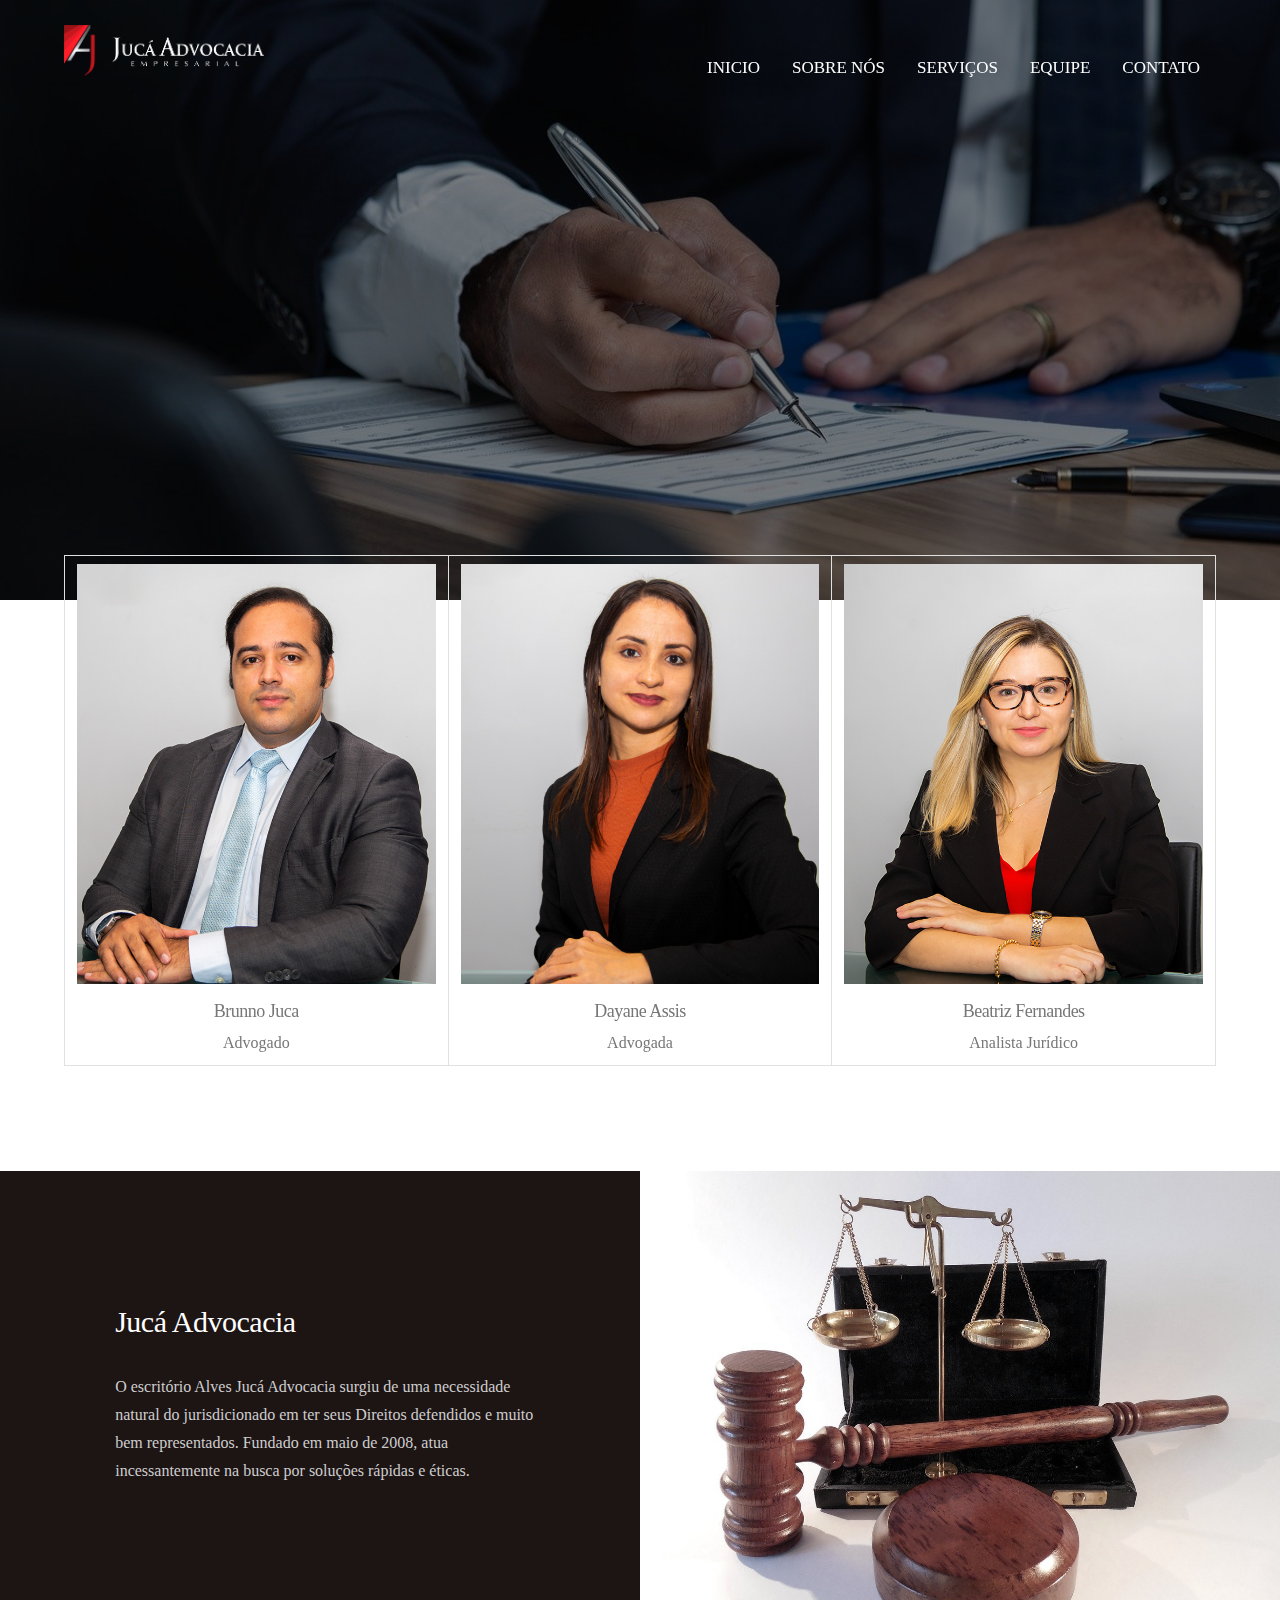
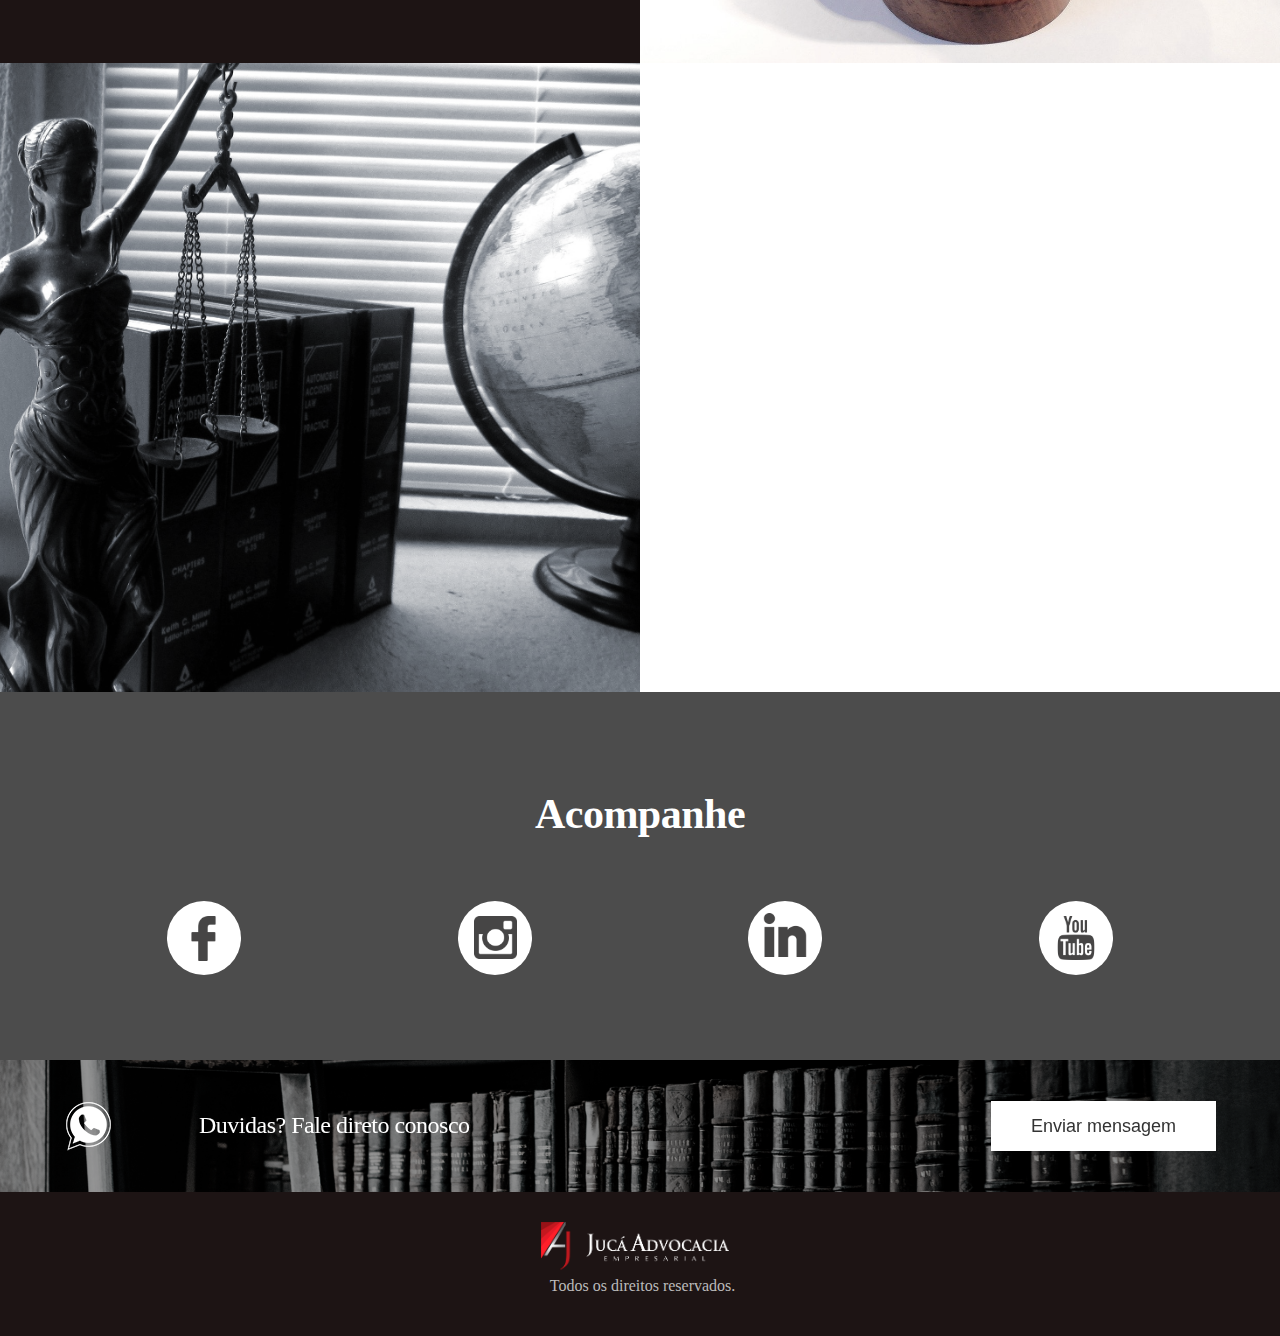
==== index.html @ 5ff46d5d "correcao-icones" ====
<!DOCTYPE html>
<!-- saved from url=(0019)https://ffv.com.br/ -->
<html lang="pt-BR" class="no-js js_active  vc_desktop  vc_transform  vc_transform " style="height: 100%;">

<head>
  <meta http-equiv="Content-Type" content="text/html; charset=UTF-8">

  <meta name="viewport" content="width=device-width">
  <title>Home - Jucá Advocacia</title>
  <!-- <div class="fit-vids-style">
    ­<style>
      .fluid-width-video-wrapper {
        width: 100%;
        position: relative;
        padding: 0;
      }

      .fluid-width-video-wrapper iframe,
      .fluid-width-video-wrapper object,
      .fluid-width-video-wrapper embed {
        position: absolute;
        top: 0;
        left: 0;
        width: 100%;
        height: 100%;
      }
    </style>
  </div>
  <script type="text/javascript">
    window._wpemojiSettings = { "baseUrl": "https:\/\/s.w.org\/images\/core\/emoji\/12.0.0-1\/72x72\/", "ext": ".png", "svgUrl": "https:\/\/s.w.org\/images\/core\/emoji\/12.0.0-1\/svg\/", "svgExt": ".svg", "source": { "concatemoji": "https:\/\/ffv.com.br\/wp-includes\/js\/wp-emoji-release.min.js?ver=5.3.2" } };
    !function (e, a, t) { var r, n, o, i, p = a.createElement("canvas"), s = p.getContext && p.getContext("2d"); function c(e, t) { var a = String.fromCharCode; s.clearRect(0, 0, p.width, p.height), s.fillText(a.apply(this, e), 0, 0); var r = p.toDataURL(); return s.clearRect(0, 0, p.width, p.height), s.fillText(a.apply(this, t), 0, 0), r === p.toDataURL() } function l(e) { if (!s || !s.fillText) return !1; switch (s.textBaseline = "top", s.font = "600 32px Arial", e) { case "flag": return !c([127987, 65039, 8205, 9895, 65039], [127987, 65039, 8203, 9895, 65039]) && (!c([55356, 56826, 55356, 56819], [55356, 56826, 8203, 55356, 56819]) && !c([55356, 57332, 56128, 56423, 56128, 56418, 56128, 56421, 56128, 56430, 56128, 56423, 56128, 56447], [55356, 57332, 8203, 56128, 56423, 8203, 56128, 56418, 8203, 56128, 56421, 8203, 56128, 56430, 8203, 56128, 56423, 8203, 56128, 56447])); case "emoji": return !c([55357, 56424, 55356, 57342, 8205, 55358, 56605, 8205, 55357, 56424, 55356, 57340], [55357, 56424, 55356, 57342, 8203, 55358, 56605, 8203, 55357, 56424, 55356, 57340]) }return !1 } function d(e) { var t = a.createElement("script"); t.src = e, t.defer = t.type = "text/javascript", a.getElementsByTagName("head")[0].appendChild(t) } for (i = Array("flag", "emoji"), t.supports = { everything: !0, everythingExceptFlag: !0 }, o = 0; o < i.length; o++)t.supports[i[o]] = l(i[o]), t.supports.everything = t.supports.everything && t.supports[i[o]], "flag" !== i[o] && (t.supports.everythingExceptFlag = t.supports.everythingExceptFlag && t.supports[i[o]]); t.supports.everythingExceptFlag = t.supports.everythingExceptFlag && !t.supports.flag, t.DOMReady = !1, t.readyCallback = function () { t.DOMReady = !0 }, t.supports.everything || (n = function () { t.readyCallback() }, a.addEventListener ? (a.addEventListener("DOMContentLoaded", n, !1), e.addEventListener("load", n, !1)) : (e.attachEvent("onload", n), a.attachEvent("onreadystatechange", function () { "complete" === a.readyState && t.readyCallback() })), (r = t.source || {}).concatemoji ? d(r.concatemoji) : r.wpemoji && r.twemoji && (d(r.twemoji), d(r.wpemoji))) }(window, document, window._wpemojiSettings);
  </script> -->
  <script src="./FFV Advogados_files/wp-emoji-release.min.js.download" type="text/javascript" defer=""></script>
  <style type="text/css">
    img.wp-smiley,
    img.emoji {
      display: inline !important;
      border: none !important;
      box-shadow: none !important;
      height: 1em !important;
      width: 1em !important;
      margin: 0 .07em !important;
      vertical-align: -0.1em !important;
      background: none !important;
      padding: 0 !important;
    }
  </style>
  <link href="https://fonts.googleapis.com/css2?family=Vollkorn&display=swap" rel="stylesheet">
  <link rel="stylesheet" id="extraicon-css" href="./FFV Advogados_files/finax-icons.css" type="text/css" media="all">
  <link rel="stylesheet" id="js_composer_front-css" href="./FFV Advogados_files/js_composer.min.css" type="text/css"
    media="all">
  <link rel="stylesheet" id="wp-block-library-css" href="./FFV Advogados_files/style.min.css" type="text/css"
    media="all">
  <link rel="stylesheet" id="contact-form-7-css" href="./FFV Advogados_files/styles.css" type="text/css" media="all">
  <link rel="stylesheet" id="google-language-translator-css" href="./FFV Advogados_files/style.css" type="text/css"
    media="">
  <link rel="stylesheet" id="glt-toolbar-styles-css" href="./FFV Advogados_files/toolbar.css" type="text/css" media="">
  <link rel="stylesheet" id="rs-plugin-settings-css" href="./FFV Advogados_files/settings.css" type="text/css"
    media="all">
  <style id="rs-plugin-settings-inline-css" type="text/css">
    #rs-demo-id {}

    .tp-bullets.custom .tp-bullet.selected {
      background-color: #777 !important;
    }

    .tp-bullets.custom .tp-bullet {
      border: 2px solid #777 !important;
    }
  </style>
  <link rel="stylesheet" id="slick-css" href="./FFV Advogados_files/slick.css" type="text/css" media="all">
  <link rel="stylesheet" id="font-awesome-min-css" href="./FFV Advogados_files/font-awesome.min.css" type="text/css"
    media="all">
  <link rel="stylesheet" id="team-free-style-css" href="./FFV Advogados_files/style(1).css" type="text/css" media="all">
  <link rel="stylesheet" id="wp-team-css" href="./FFV Advogados_files/public.min.css" type="text/css" media="all">
  <link rel="stylesheet" id="finax-google-font-poppins-css" href="./FFV Advogados_files/css" type="text/css"
    media="all">
  <link rel="stylesheet" id="finax-google-font-montserrat-css" href="./FFV Advogados_files/css(1)" type="text/css"
    media="all">
  <link rel="stylesheet" id="finax-theme-style-css" href="./FFV Advogados_files/style(2).css" type="text/css"
    media="all">
    <link rel="stylesheet" href="https://cdnjs.cloudflare.com/ajax/libs/font-awesome/4.7.0/css/font-awesome.min.css">
  <style id="finax-theme-style-inline-css" type="text/css">
    /*ACCENT COLOR*/
    .text-accent-color,
    #site-logo .site-logo-text:hover,
    .bypostauthor>article .comment-author,
    .top-bar-style-1 #top-bar .top-bar-socials .icons a:hover,
    .top-bar-style-2 #top-bar .top-bar-socials .icons a:hover,
    #main-nav-mobi ul>li>a:hover,
    .header-style-1 #site-header .nav-top-cart-wrapper .nav-cart-trigger:hover,
    .header-style-1 #site-header .header-search-icon:hover,
    .header-style-1 .search-style-fullscreen .search-submit:hover:after,
    .header-style-2 .search-style-fullscreen .search-submit:hover:after,
    .header-style-3 .search-style-fullscreen .search-submit:hover:after,
    .header-style-4 #site-header .nav-top-cart-wrapper .nav-cart-trigger:hover,
    .header-style-4 #site-header .header-search-icon:hover,
    .header-style-4 .search-style-fullscreen .search-submit:hover:after,
    .header-style-3 #main-nav>ul>li>a:hover,
    .header-style-3 #site-header .nav-top-cart-wrapper .nav-cart-trigger:hover,
    .header-style-3 #site-header .header-search-icon:hover,
    .header-style-3 .search-style-fullscreen .search-submit:hover:after,
    .cur-menu-1 #main-nav>ul>li.current-menu-item>a,
    .cur-menu-1 #main-nav>ul>li.current-menu-parent>a,
    #featured-title #breadcrumbs a:hover,
    #featured-title #breadcrumbs .breadcrumb-trail>a:after,
    #featured-title #breadcrumbs .breadcrumb-trail>span:after,
    .hentry .page-links span,
    .hentry .page-links a span,
    .hentry .post-title a:hover,
    .hentry .post-meta a:hover,
    .hentry .post-related .post-item h4 a:hover,
    .hentry .post-related .slick-next:hover,
    .hentry .post-related .slick-prev:hover,
    .hentry .post-navigation .nav-previous>a:after,
    .hentry .post-navigation .nav-next>a:after,
    .logged-in-as a,
    .widget.widget_archive ul li,
    .widget.widget_categories ul li,
    .widget.widget_meta ul li,
    .widget.widget_nav_menu ul li,
    .widget.widget_pages ul li,
    .widget.widget_recent_entries ul li,
    .widget.widget_recent_comments ul li,
    .widget.widget_rss ul li,
    .widget.widget_archive ul li a:hover,
    .widget.widget_categories ul li a:hover,
    .widget.widget_meta ul li a:hover,
    .widget.widget_nav_menu ul li a:hover,
    .widget.widget_pages ul li a:hover,
    .widget.widget_recent_entries ul li a:hover,
    .widget.widget_recent_comments ul li a:hover,
    .widget.widget_rss ul li a:hover,
    #footer-widgets .widget.widget_archive ul li a:hover,
    #footer-widgets .widget.widget_categories ul li a:hover,
    #footer-widgets .widget.widget_meta ul li a:hover,
    #footer-widgets .widget.widget_nav_menu ul li a:hover,
    #footer-widgets .widget.widget_pages ul li a:hover,
    #footer-widgets .widget.widget_recent_entries ul li a:hover,
    #footer-widgets .widget.widget_recent_comments ul li a:hover,
    #footer-widgets .widget.widget_rss ul li a:hover,
    #sidebar .widget.widget_calendar caption,
    #footer-widgets .widget.widget_calendar caption,
    .widget.widget_nav_menu ul li a:hover,
    .widget.widget_nav_menu .menu>li.current-menu-item>a,
    .widget.widget_nav_menu .menu>li.current-menu-item,
    #sidebar .widget.widget_calendar tbody #today,
    #sidebar .widget.widget_calendar tbody #today a,
    #sidebar .widget.widget_links ul li a:hover,
    #footer-widgets .widget.widget_links ul li a:hover,
    #sidebar .widget.widget_twitter .timestamp a:hover,
    #footer-widgets .widget.widget_twitter .timestamp a:hover,
    #sidebar .widget.widget_socials .socials a:hover,
    #footer-widgets .widget.widget_socials .socials a:hover,
    #sidebar .widget.widget_recent_posts h3 a:hover,
    #footer-widgets .widget.widget_recent_posts h3 a:hover,
    #bottom ul.bottom-nav>li.current-menu-item>a,
    #bottom ul.bottom-nav>li>a:hover,
    .finax-pagination ul li a.page-numbers:hover,
    .woocommerce-pagination .page-numbers li .page-numbers:hover,
    .finax-pagination ul li .page-numbers.current,
    .woocommerce-pagination .page-numbers li .page-numbers.current,
    .owl-theme .owl-nav [class*="owl-"]:hover,
    .finax-headings .heading.accent,
    .finax-icon.accent>.icon,
    .finax-video-icon.dark .popup-video,
    .finax-video-icon.light:hover .popup-video,
    .finax-accordions .accordion-item .accordion-heading:hover,
    .finax-links.accent,
    .finax-counter .icon-wrap .icon.accent,
    .finax-counter .prefix.accent,
    .finax-counter .suffix.accent,
    .finax-counter .number.accent,
    .finax-divider.has-icon .icon-wrap>span.accent,
    .finax-image-box .item .title a:hover,
    .finax-images-grid .zoom-popup:hover,
    .finax-news .news-item .text-wrap .title a:hover,
    #project-filter .cbp-filter-item:hover,
    #project-filter .cbp-filter-item.cbp-filter-item-active,
    .project-box .project-image:hover .project-text h2 a:hover,
    .finax-team .socials li a:hover,
    .finax-team-grid .socials li a:hover,
    .finax-video-icon a:after,
    .finax-list .icon.accent,
    .finax-button.outline.outline-accent,
    .finax-button.outline.outline-accent .icon,
    .products li h2:hover,
    .products li .price,
    .woo-single-post-class .summary .price,
    .widget_shopping_cart_content ul li a.remove,
    .woocommerce-page .shop_table.cart .product-remove a:after,
    .woocommerce-page .woocommerce-MyAccount-content .woocommerce-info .button,
    .woocommerce-page .woocommerce-message .button,
    .woocommerce-page .woocommerce-info .button,
    .woocommerce-page .woocommerce-error .button,
    .widget_product_categories ul li a:hover,
    .product_list_widget .product-title:hover,
    .widget_recent_reviews .product_list_widget a:hover,
    .product_list_widget .mini_cart_item a:hover,
    .widget_product_categories ul li a:hover,
    a {
      color: #000000;
    }

    bg-accent,
    blockquote:before,
    button:hover,
    input[type="button"]:hover,
    input[type="reset"]:hover,
    input[type="submit"]:hover,
    button:focus,
    input[type="button"]:focus,
    input[type="reset"]:focus,
    input[type="submit"]:focus,
    .tp-caption.rev-button-accent,
    .sticky-post,
    .top-bar-style-3 #top-bar,
    .cur-menu-2 #main-nav>ul>li.current-menu-item>a span:before,
    .cur-menu-2 #main-nav>ul>li.current-menu-parent>a span:before,
    .cur-menu-2 #main-nav>ul>li>a span:before,
    .cur-menu-3 #main-nav>ul>li.current-menu-item>a:before,
    .cur-menu-3 #main-nav>ul>li.current-menu-parent>a:before,
    .cur-menu-3 #main-nav>ul>li>a:before,
    .cur-menu-4 #main-nav>ul>li.current-menu-item>a:before,
    .cur-menu-4 #main-nav>ul>li.current-menu-parent>a:before,
    .cur-menu-4 #main-nav>ul>li>a:before,
    .header-style-1 .nav-top-cart-wrapper .shopping-cart-items-count,
    .header-style-2 .nav-top-cart-wrapper .shopping-cart-items-count,
    .header-style-3 .nav-top-cart-wrapper .shopping-cart-items-count,
    .header-style-4 .nav-top-cart-wrapper .shopping-cart-items-count,
    .header-style-2 #main-nav>ul>li.current-menu-item>a span:before,
    .header-style-2 #main-nav>ul>li.current-menu-parent>a span:before,
    .header-style-2 #main-nav>ul>li>a span:before,
    #featured-title .main-title>span,
    .post-media .slick-prev:hover,
    .post-media .slick-next:hover,
    .post-media .slick-dots li.slick-active button,
    .hentry .post-link a:after,
    .hentry .post-tags a:hover,
    .hentry .post-author .author-socials>a:hover,
    .comment-reply a:hover,
    .comment-author a:hover,
    #cancel-comment-reply-link:hover,
    .widget.widget_mc4wp_form_widget .mc4wp-form .submit-wrap>button:before,
    #sidebar .widget.widget_search .search-form .search-submit:before,
    #footer-widgets .widget.widget_search .search-form .search-submit:before,
    #sidebar .widget.widget_recent_posts .recent-news .thumb.icon,
    #footer-widgets .widget.widget_recent_posts .recent-news .thumb.icon,
    #sidebar .widget.widget_tag_cloud .tagcloud a:hover,
    #footer-widgets .widget.widget_tag_cloud .tagcloud a:hover,
    .widget_product_tag_cloud .tagcloud a:hover,
    .widget.widget_categories ul li a:before,
    .widget.widget_meta ul li a:before,
    .widget.widget_pages ul li a:before,
    .widget.widget_archive ul li a:before,
    .widget.widget_nav_menu ul li a:before,
    .footer-promotion,
    #scroll-top:hover:before,
    .no-results-content .search-form .search-submit:before,
    .owl-theme .owl-dots .owl-dot.active span,
    .wpcf7-form .submit-wrap input,
    .finax-news .news-item .text-wrap .post-btn a:after,
    .finax-news .news-item .thumb-wrap>a:hover,
    .finax-headings .heading>span,
    .finax-image-box .item .thumb>a:hover,
    .finax-progress .progress-animate.accent,
    .project-box .project-image .icons a:hover,
    .finax-pricing .title.accent,
    .finax-counter .sep.accent,
    .finax-headings .sep.accent,
    .finax-button.accent,
    .finax-button.outline.outline-accent:hover,
    .finax-accordions .accordion-item.active-accent .accordion-heading,
    .finax-tabs.style-2 .tab-title .item-title.active,
    .finax-tabs.style-3 .tab-title .item-title.active,
    .finax-content-box>.inner.accent,
    .finax-images-grid .item-wrap .zoom-popup:hover:after,
    .widget_shopping_cart_content .buttons>a,
    .woocommerce-page .woo-single-post-class .summary .stock.in-stock,
    .products li .product-info .star-rating,
    .product .onsale,
    .products li .product-info .add_to_cart_button:hover,
    .products li .product-info .product_type_variable:hover,
    .products li .product-info .added_to_cart:hover,
    .woocommerce-page .wc-proceed-to-checkout .button,
    .woocommerce-page #payment #place_order,
    .widget_price_filter .price_slider_amount .button:hover,
    .woocommerce-page .woocommerce-MyAccount-content .woocommerce-info .button {
      background-color: #000000;
    }

    .animsition-loading:after {
      border-color: #000000;
    }

    .hentry .post-tags a:hover {
      border-color: #000000;
    }

    .comment-reply a:hover {
      border-color: #000000;
    }

    .comment-author a:hover {
      border-color: #000000;
    }

    #cancel-comment-reply-link:hover {
      border-color: #000000;
    }

    .widget.widget_mc4wp_form_widget .mc4wp-form .email-wrap>input:focus {
      border-color: #000000;
    }

    #sidebar .widget.widget_search .search-form .search-field:focus,
    #footer-widgets .widget.widget_search .search-form .search-field:focus {
      border-color: #000000;
    }

    #sidebar .widget.widget_socials .socials a:hover {
      border-color: #000000;
    }

    #footer-widgets .widget.widget_socials .socials a:hover {
      border-color: #000000;
    }

    #sidebar .widget.widget_tag_cloud .tagcloud a:hover {
      border-color: #000000;
    }

    #footer-widgets .widget.widget_tag_cloud .tagcloud a:hover {
      border-color: #000000;
    }

    .widget_product_tag_cloud .tagcloud a:hover {
      border-color: #000000;
    }

    .no-results-content .search-form .search-field:focus {
      border-color: #000000;
    }

    .finax-accordions.style-2 .accordion-item.active .accordion-heading {
      border-color: #000000;
    }

    .divider-icon-before.accent {
      border-color: #000000;
    }

    .divider-icon-after.accent {
      border-color: #000000;
    }

    .finax-divider.has-icon .divider-double.accent {
      border-color: #000000;
    }

    .finax-news .exlink a:before {
      border-color: #000000;
    }

    .finax-button.outline.outline-accent,
    .finax-button.outline.outline-accent:hover {
      border-color: #000000;
    }

    .finax-tabs.style-2 .tab-title .item-title.active>span {
      border-top-color: #000000;
    }

    .widget_price_filter .price_slider_amount .button:hover {
      border-color: #000000;
    }

    .finax-progress .progress-animate.accent.gradient {
      background: rgba(0, 0, 0, 1);
      background: -moz-linear-gradient(left, rgba(0, 0, 0, 1) 0%, rgba(0, 0, 0, 0.3) 100%);
      background: -webkit-linear-gradient(left, rgba(0, 0, 0, 1) 0%, rgba(0, 0, 0, 0.3) 100%);
      background: linear-gradient(to right, rgba(0, 0, 0, 1) 0%, rgba(0, 0, 0, 0.3) 100%) !important;
    }

    /*TYPOGRAPHY*/
    body {
      font-family: "Poppins";
    }

    h1,
    h2,
    h3,
    h4,
    h5,
    h6,
    .font-heading,
    blockquote,
    blockquote cite,
    select,
    textarea,
    input[type="text"],
    input[type="password"],
    input[type="datetime"],
    input[type="datetime-local"],
    input[type="date"],
    input[type="month"],
    input[type="time"],
    input[type="week"],
    input[type="number"],
    input[type="email"],
    input[type="url"],
    input[type="search"],
    input[type="tel"],
    input[type="color"],
    .hentry .post-meta,
    .hentry .post-link a,
    .hentry .post-tags,
    .hentry .post-navigation .meta-nav,
    .comment-time,
    .comment-reply a,
    #cancel-comment-reply-link,
    .widget.widget_archive ul li a,
    .widget.widget_categories ul li a,
    .widget.widget_meta ul li a,
    .widget.widget_nav_menu ul li a,
    .widget.widget_pages ul li a,
    .widget.widget_recent_entries ul li a,
    .widget.widget_recent_comments ul li a,
    .widget.widget_rss ul li a,
    #sidebar .widget.widget_twitter .tweet-item,
    #footer-widgets .widget.widget_twitter .tweet-item,
    #sidebar .widget.widget_recent_posts .post-date,
    #footer-widgets .widget.widget_recent_posts .post-date,
    #sidebar .widget.widget_tag_cloud .tagcloud a,
    #footer-widgets .widget.widget_tag_cloud .tagcloud a,
    .widget_product_tag_cloud .tagcloud a,
    .finax-countdown .numb,
    .finax-tabs .tab-title .item-title,
    #project-filter .cbp-filter-item,
    #project-filter.cbp-l-filters-alignCenter .cbp-filter-counter,
    .finax-testimonials .position,
    .finax-video-icon .text,
    .finax-pricing .title,
    .finax-pricing .price-wrap,
    .woocommerce-page .content-woocommerce .woocommerce-result-count,
    .woocommerce-page .content-woocommerce .woocommerce-ordering select,
    .woocommerce-page .woo-single-post-class .summary .stock.in-stock,
    .products li .product-info .star-rating,
    .product .onsale,
    .woo-single-post-class .summary .woocommerce-review-link,
    .woo-single-post-class .summary .product_meta>span,
    .woo-single-post-class .woocommerce-tabs ul li>a,
    .woo-single-post-class .woocommerce-tabs .entry-content .meta,
    .woo-single-post-class .woocommerce-tabs .comment-respond .comment-reply-title,
    .woo-single-post-class .woocommerce-tabs .comment-respond .comment-form-rating>label,
    .woocommerce-page .shop_table.cart th,
    .woocommerce-page .return-to-shop a,
    .widget_shopping_cart_content ul li .product-name {
      font-family: "Montserrat";
    }

    #top-bar {
      font-family: "Montserrat";
    }

    #main-nav>ul>li>a,
    .nav-top-cart-wrapper .shopping-cart-items-count {
      font-family: "Montserrat";
      font-size: 17px;
    }

    #main-nav .sub-menu li a {
      font-family: "Montserrat";
      font-size: 15px;
    }

    #main-nav-mobi ul>li>a {
      font-family: "Montserrat";
    }

    /*CUSTOMIZER STYLING*/
    .header-style-2 #site-header:after {
      background-color: #000000;
      opacity: 0.0001;
    }

    #site-header #main-nav>ul>li>a {
      height: 8;
      line-height: 8;
    }

    #featured-title .main-title {
      color: #ffffff;
    }

    #featured-title .sub-title {
      color: #ffffff;
    }

    #featured-title #breadcrumbs {
      color: #ffffff;
    }

    #featured-title #breadcrumbs a {
      color: #ffffff;
    }

    #inner-content {
      background-color: #e2e2e2;
    }

    #inner-content:after {
      border-color: #e2e2e2;
    }

    .sidebar-left #sidebar,
    .sidebar-right #sidebar {
      background-color: #000000;
    }

    #bottom .bottom-bar-inner-wrap {
      padding: 30px 0px 1px 40%;
    }
  </style>
  <link rel="stylesheet" id="finax-visual-composer-css" href="./FFV Advogados_files/visual-composer.css" type="text/css"
    media="all">
  <link rel="stylesheet" id="animate-css" href="./FFV Advogados_files/animate.css" type="text/css" media="all">
  <link rel="stylesheet" id="animsition-css" href="./FFV Advogados_files/animsition.css" type="text/css" media="all">
  <link rel="stylesheet" id="fontawesome-css" href="./FFV Advogados_files/font-awesome.min(1).css" type="text/css"
    media="all">
  <link rel="stylesheet" id="finax-theme-icons-css" href="./FFV Advogados_files/theme-icons.css" type="text/css"
    media="all">
  <link rel="stylesheet" id="iw_tab_style-css" href="./FFV Advogados_files/tabstyles.css" type="text/css" media="all">
  <link rel="stylesheet" id="iw_tabs-css" href="./FFV Advogados_files/tabs.css" type="text/css" media="all">
  <link rel="stylesheet" id="spf-google-web-fonts-_sptp_generator-css" href="./FFV Advogados_files/css(2)"
    type="text/css" media="all">
  <link rel="stylesheet" id="finax-owlcarousel-css" href="./FFV Advogados_files/owl.carousel.css" type="text/css"
    media="all">
  <link rel="stylesheet" id="finax-cubeportfolio-css" href="./FFV Advogados_files/cubeportfolio.min.css" type="text/css"
    media="all">
  <link rel="stylesheet" id="finax-magnificpopup-css" href="./FFV Advogados_files/magnific.popup.css" type="text/css"
    media="all">
  <link rel="stylesheet" id="finax-vegas-css" href="./FFV Advogados_files/vegas.css" type="text/css" media="all">
  <link rel="stylesheet" id="finax-ytplayer-css" href="./FFV Advogados_files/ytplayer.css" type="text/css" media="all">
  <script type="text/javascript" src="./FFV Advogados_files/jquery.js.download"></script>
  <script type="text/javascript" src="./FFV Advogados_files/jquery-migrate.min.js.download"></script>
  <script type="text/javascript" src="./FFV Advogados_files/jquery.themepunch.tools.min.js.download"></script>
  <script type="text/javascript" src="./FFV Advogados_files/jquery.themepunch.revolution.min.js.download"></script>
  <script type="text/javascript" src="./assets/js/revolution.extension.slideanims.min.js"></script>
  <script type="text/javascript" src="./assets/js/revolution.extension.layeranimation.min.js"></script>
  <script type="text/javascript" src="./assets/js/revolution.extension.navigation.min.js"></script>
  <script type="text/javascript" src="./assets/js/revolution.extension.parallax.min.js"></script>
  <link rel="https://api.w.org/" href="https://ffv.com.br/wp-json/">
  <link rel="EditURI" type="application/rsd+xml" title="RSD" href="https://ffv.com.br/xmlrpc.php?rsd">
  <link rel="wlwmanifest" type="application/wlwmanifest+xml" href="https://ffv.com.br/wp-includes/wlwmanifest.xml">
  <meta name="generator" content="WordPress 5.3.2">
  <link rel="canonical" href="https://ffv.com.br/">
  <link rel="shortlink" href="https://ffv.com.br/">
  <link rel="alternate" type="application/json+oembed"
    href="https://ffv.com.br/wp-json/oembed/1.0/embed?url=https%3A%2F%2Fffv.com.br%2F">
  <link rel="alternate" type="text/xml+oembed"
    href="https://ffv.com.br/wp-json/oembed/1.0/embed?url=https%3A%2F%2Fffv.com.br%2F&amp;format=xml">
  <style type="text/css">
    p.hello {
      font-size: 12px;
      color: darkgray;
    }

    #google_language_translator,
    #flags {
      text-align: left;
    }

    #google_language_translator {
      clear: both;
    }

    #flags {
      width: 165px;
    }

    #flags a {
      display: inline-block;
      margin-right: 2px;
    }

    #google_language_translator {
      width: auto !important;
    }

    .goog-tooltip {
      display: none !important;
    }

    .goog-tooltip:hover {
      display: none !important;
    }

    .goog-text-highlight {
      background-color: transparent !important;
      border: none !important;
      box-shadow: none !important;
    }

    #google_language_translator select.goog-te-combo {
      color: #32373c;
    }

    #google_language_translator {
      color: transparent;
    }

    body {
      top: 0px !important;
    }

    #glt-translate-trigger {
      bottom: auto;
      top: 0;
    }

    .tool-container.tool-top {
      top: 50px !important;
      bottom: auto !important;
    }

    .tool-container.tool-top .arrow {
      border-color: transparent transparent #d0cbcb;
      top: -14px;
    }

    #glt-translate-trigger>span {
      color: #ffffff;
    }

    #glt-translate-trigger {
      background: #000000;
    }

    .goog-te-gadget .goog-te-combo {
      width: 100%;
    }
  </style>

  <!-- Ícone Juca  -->


  

  <link rel="shortcut icon" 
  href="./assets/img/icon/icon-juca.png" type="image/x-icon"><meta name="generator" 
  content="Powered by WPBakery Page Builder - drag and drop page builder for WordPress.">
  <!--[if lte IE 9]><link rel="stylesheet" type="text/css" href="https://ffv.com.br/wp-content/plugins/js_composer/assets/css/vc_lte_ie9.min.css" media="screen"><![endif]-->
  <meta name="generator" content="Powered by Slider Revolution 5.4.8.3 - responsive, Mobile-Friendly Slider Plugin for WordPress with comfortable drag and drop interface.">
  <script type="text/javascript">function setREVStartSize(e){									
              try{ e.c=jQuery(e.c);var i=jQuery(window).width(),t=9999,r=0,n=0,l=0,f=0,s=0,h=0;
                if(e.responsiveLevels&&(jQuery.each(e.responsiveLevels,function(e,f){f>i&&(t=r=f,l=e),i>f&&f>r&&(r=f,n=e)}),t>r&&(l=n)),f=e.gridheight[l]||e.gridheight[0]||e.gridheight,s=e.gridwidth[l]||e.gridwidth[0]||e.gridwidth,h=i/s,h=h>1?1:h,f=Math.round(h*f),"fullscreen"==e.sliderLayout){var u=(e.c.width(),jQuery(window).height());if(void 0!=e.fullScreenOffsetContainer){var c=e.fullScreenOffsetContainer.split(",");if (c) jQuery.each(c,function(e,i){u=jQuery(i).length>0?u-jQuery(i).outerHeight(!0):u}),e.fullScreenOffset.split("%").length>1&&void 0!=e.fullScreenOffset&&e.fullScreenOffset.length>0?u-=jQuery(window).height()*parseInt(e.fullScreenOffset,0)/100:void 0!=e.fullScreenOffset&&e.fullScreenOffset.length>0&&(u-=parseInt(e.fullScreenOffset,0))}f=u}else void 0!=e.minHeight&&f<e.minHeight&&(f=e.minHeight);e.c.closest(".rev_slider_wrapper").css({height:f})					
              }catch(d){console.log("Failure at Presize of Slider:"+d)}						
            };</script>
      <style type="text/css" id="wp-custom-css">
        /** header menu padding fix for responsive **/

    @media only screen and (max-width: 1100px) {
      #main-nav>ul>li {
        padding: 0 10px;
      }
     }</style>
  <style type="text/css" data-type="vc_shortcodes-custom-css">
    .vc_custom_1575577376819 {
      background-color: #202225 !important;
    }

    .vc_custom_1575652654709 {
      background-color: #202225 !important;
    }

    .vc_custom_1575577420018 {
      background-color: #4c4c4c !important;
    }

    .vc_custom_1575577427842 {
      background-color: #4c4c4c !important;
    }

    .vc_custom_1561069128223 {
      background-color: #4c4c4c !important;
    }
  </style><noscript>
    <style type="text/css">
      .wpb_animate_when_almost_visible {
        opacity: 1;
      }
    </style>
  </noscript>
  <link type="text/css" rel="stylesheet" charset="UTF-8" href="./FFV Advogados_files/translateelement.css">
  <script type="text/javascript" charset="UTF-8" src="./FFV Advogados_files/main_pt-BR.js.download"></script>
  <style type="text/css" id="tabs-dynamic-css"></style>
  <style type="text/css" id="finax-dynamic-css">
    .finax-content-box .inner.ctb-576978607 {
      background-color: important;
    }

    .finax-content-box .inner.ctb-1613254002 {
      background-color: important;
    }

    .finax-content-box .inner.ctb-1121310938 {
      background-color: important;
    }

    .finax-content-box .inner.ctb-1878123877 {
      background-color: important;
    }
  </style>
  <script type="text/javascript" charset="UTF-8" src="./FFV Advogados_files/element_main.js.download"></script>
  <style type="text/css">
    /*===============================
=            Choices            =
===============================*/
    .choices {
      position: relative;
      margin-bottom: 24px;
      font-size: 16px;
      background-color: #FFF;
      height: 38px;
    }

    .choices:focus {
      outline: none;
    }

    .choices:last-child {
      margin-bottom: 0;
    }

    .choices.is-disabled .choices__inner,
    .choices.is-disabled .choices__input {
      background-color: #EAEAEA;
      cursor: not-allowed;
      user-select: none;
    }

    .choices.is-disabled .choices__item {
      cursor: not-allowed;
    }

    .choices[data-type*="select-one"] {
      cursor: pointer;
    }

    .choices[data-type*="select-one"] .choices__inner {
      padding-bottom: 7.5px;
    }

    .choices[data-type*="select-one"] .choices__input {
      display: block;
      width: 100%;
      padding: 10px;
      border-bottom: 1px solid #DDDDDD;
      background-color: #FFFFFF;
      margin: 0;
    }

    .choices[data-type*="select-one"] .choices__button {
      background-image: url([data-uri]);
      padding: 0;
      background-size: 8px;
      position: absolute;
      top: 50%;
      right: 0;
      margin-top: -10px;
      margin-right: 25px;
      height: 20px;
      width: 20px;
      border-radius: 10em;
      opacity: .5;
    }

    .choices[data-type*="select-one"] .choices__button:hover,
    .choices[data-type*="select-one"] .choices__button:focus {
      opacity: 1;
    }

    .choices[data-type*="select-one"] .choices__button:focus {
      box-shadow: 0px 0px 0px 2px #00BCD4;
    }

    .choices[data-type*="select-one"]:after {
      content: "";
      height: 0;
      width: 0;
      border-style: solid;
      border-color: #333333 transparent transparent transparent;
      border-width: 5px;
      position: absolute;
      right: 11.5px;
      top: 50%;
      margin-top: -2.5px;
      pointer-events: none;
    }

    .choices[data-type*="select-one"].is-open:after {
      border-color: transparent transparent #333333 transparent;
      margin-top: -7.5px;
    }

    .choices[data-type*="select-one"][dir="rtl"]:after {
      left: 11.5px;
      right: auto;
    }

    .choices[data-type*="select-one"][dir="rtl"] .choices__button {
      right: auto;
      left: 0;
      margin-left: 25px;
      margin-right: 0;
    }

    .choices[data-type*="select-multiple"] .choices__inner,
    .choices[data-type*="text"] .choices__inner {
      cursor: text;
    }

    .choices[data-type*="select-multiple"] .choices__button,
    .choices[data-type*="text"] .choices__button {
      position: relative;
      display: inline-block;
      margin-top: 0;
      margin-right: -4px;
      margin-bottom: 0;
      margin-left: 8px;
      padding-left: 16px;
      border-left: 1px solid #008fa1;
      background-image: url([data-uri]);
      background-size: 8px;
      width: 8px;
      line-height: 1;
      opacity: .75;
      border-radius: 0;
    }

    .choices[data-type*="select-multiple"] .choices__button:hover,
    .choices[data-type*="select-multiple"] .choices__button:focus,
    .choices[data-type*="text"] .choices__button:hover,
    .choices[data-type*="text"] .choices__button:focus {
      opacity: 1;
    }

    .choices__inner {
      display: inline-block;
      vertical-align: top;
      width: 100%;
      background-color: #f9f9f9;
      padding: 7.5px 7.5px 3.75px;
      border-radius: 2.5px;
      font-size: 14px;
      min-height: 38px;
      overflow: hidden;
    }

    .is-focused .choices__inner,
    .is-open .choices__inner {
      border-color: #5897fb !important;
    }

    .is-open .choices__inner {
      border-radius: 2.5px 2.5px 0 0 !important;
      border-bottom: none !important;
    }

    .is-flipped.is-open .choices__inner {
      border-radius: 0 0 2.5px 2.5px !important;
      border-bottom: 1px solid #5897fb !important;
    }

    .choices__list {
      margin: 0;
      padding-left: 0;
      list-style: none;
      padding: 4px !important;
    }

    .choices__list--single {
      display: inline-block;
      padding: 4px 16px 4px 4px;
      width: 100%;
      line-height: 28px !important;
      text-indent: 5px;
    }

    [dir="rtl"] .choices__list--single {
      padding-right: 4px;
      padding-left: 16px;
    }

    .choices__list--single .choices__item {
      width: 100%;
    }

    .choices__list--multiple {
      display: inline;
    }

    .choices__list--multiple .choices__item {
      display: inline-block;
      vertical-align: middle;
      border-radius: 20px;
      padding: 4px 10px;
      font-size: 12px;
      font-weight: 500;
      margin-right: 3.75px;
      margin-bottom: 3.75px;
      background-color: #00BCD4;
      border: 1px solid #00a5bb;
      color: #FFFFFF;
      word-break: break-all;
    }

    .choices__list--multiple .choices__item[data-deletable] {
      padding-right: 5px;
    }

    [dir="rtl"] .choices__list--multiple .choices__item {
      margin-right: 0;
      margin-left: 3.75px;
    }

    .choices__list--multiple .choices__item.is-highlighted {
      background-color: #00a5bb;
      border: 1px solid #008fa1;
    }

    .is-disabled .choices__list--multiple .choices__item {
      background-color: #aaaaaa;
      border: 1px solid #919191;
    }

    .choices__list--dropdown {
      display: none;
      z-index: 999999 !important;
      position: absolute;
      width: 100%;
      background-color: #FFFFFF;
      top: 100%;
      margin-top: -1px;
      border-bottom-left-radius: 2.5px;
      border-bottom-right-radius: 2.5px;
      overflow: hidden;
      word-break: break-all;
      border-bottom: 1px solid #cacaca !important;
      border-left: 1px solid #cacaca !important;
      border-right: 1px solid #cacaca !important;

    }

    .choices__list--dropdown.is-active {
      display: block;
      border-bottom: 1px solid #5897fb !important;
      border-left: 1px solid #5897fb !important;
      border-right: 1px solid #5897fb !important;
      margin-top: -1px !important;
    }

    .is-open .choices__list--dropdown {
      border-color: #b7b7b7;
    }

    .is-flipped .choices__list--dropdown {
      top: auto;
      bottom: 100%;
      margin-top: 0;
      margin-bottom: -1px !important;
      border-radius: .25rem .25rem 0 0;
      border-top: 1px solid #5897fb !important;
      border-bottom: none !important;
    }

    .choices__list--dropdown .choices__list {
      position: relative;
      max-height: 300px;
      overflow: auto;
      -webkit-overflow-scrolling: touch;
      will-change: scroll-position;
    }

    .choices__list--dropdown .choices__item {
      position: relative;
      padding: 10px;
      font-size: 14px;
      padding: 5px !important;
    }

    [dir="rtl"] .choices__list--dropdown .choices__item {
      text-align: right;
    }

    @media (min-width: 640px) {
      .choices__list--dropdown .choices__item--selectable {
        padding-right: 100px;
      }

      .choices__list--dropdown .choices__item--selectable:after {
        content: attr(data-select-text);
        font-size: 12px;
        opacity: 0;
        position: absolute;
        right: 10px;
        top: 50%;
        transform: translateY(-50%);
      }

      [dir="rtl"] .choices__list--dropdown .choices__item--selectable {
        text-align: right;
        padding-left: 100px;
        padding-right: 10px;
      }

      [dir="rtl"] .choices__list--dropdown .choices__item--selectable:after {
        right: auto;
        left: 10px;
      }
    }

    .choices__list--dropdown .choices__item--selectable.is-highlighted {
      background-color: #3875d7 !important;
      color: #fff !important;
    }

    .choices__list--dropdown .choices__item--selectable.is-highlighted:after {
      opacity: .5;
    }

    .choices__item {
      cursor: default;
    }

    .choices__item img {
      width: 26px;
      display: unset;
    }

    .choices__item--selectable {
      cursor: pointer;
    }

    .choices__item--disabled {
      cursor: not-allowed;
      user-select: none;
      opacity: .5;
    }

    .choices__heading {
      font-weight: 600;
      font-size: 12px;
      padding: 10px;
      border-bottom: 1px solid #f7f7f7;
      color: gray;
    }

    .choices__button {
      text-indent: -9999px;
      -webkit-appearance: none;
      appearance: none;
      border: 0;
      background-color: transparent;
      background-repeat: no-repeat;
      background-position: center;
      cursor: pointer;
    }

    .choices__button:focus {
      outline: none;
    }

    .choices__input {
      display: inline-block;
      vertical-align: baseline;
      background-color: #f9f9f9;
      border: 1px solid #aaa !important;
      font-size: 14px;
      margin-bottom: 5px;
      border: 0;
      border-radius: 0;
      max-width: 100%;
      padding: 4px 0 4px 2px;
      margin-top: 6px;
      height: 28px !important;
    }

    .choices__input:focus {
      outline: 0;
    }

    [dir="rtl"] .choices__input {
      padding-right: 2px;
      padding-left: 0;
    }

    .choices__placeholder {
      opacity: .5;
    }

    .choices__input.is-hidden,
    .choices[data-type*="select-one"] .choices__input.is-hidden,
    .choices[data-type*="select-multiple"] .choices__input.is-hidden {
      display: none !important;
    }

    /*=====  End of Choices  ======*/
  </style>
</head>
<body data-rsssl="0"
  class=" mobile-hide-top top-bar-hide header-fixed no-sidebar site-layout-full-width header-style-2 cur-menu-2 is-page no-padding-content header-simple-search footer-has-subs wpb-js-composer js-comp-ver-5.7 vc_responsive"
  style="position: relative; min-height: 100%; top: 0px;"></body>
  <div id="wrapper" style="">
    <div id="page" class="clearfix ">
      <div id="site-header-wrap">
        <!-- Top Bar -->

        <!-- Header -->
        <header id="site-header" class="">
          <div id="site-header-inner" class="finax-container">
            <div class="wrap-inner">

              <div id="site-logo">
                <div id="site-logo-inner" style="max-width:200px;">
                  <a href="./index.html" title="FFV Advogados" rel="home" class="main-logo"><img
                      src="./FFV Advogados_files/FFV.png" alt="FFV Advogados"></a>
                </div>
              </div><!-- #site-logo -->
              <ul class="nav-extend active">
                <li class="ext">
                  <!-- <form role="search" method="get" action="./index.html" class="search-form">
                    <input type="search" class="search-field" placeholder="Search..." value="" name="s"
                      title="Search for:">
                    <button type="submit" class="search-submit" title="Search">SEARCH</button>
                  </form> -->
                </li>

              </ul>

              <!-- Navegação Menu e Submenu -->

              <div class="mobile-button"><span></span></div>

              <nav id="main-nav" class="main-nav">
                <ul id="menu-primary-menu" class="menu">
                  <li >
                    <a href="./index.html" aria-current="page"><span>INICIO</span></a>
                  </li>
                  <li id="menu-item-6299"
                    class="menu-item menu-item-type-custom menu-item-object-custom menu-item-has-children menu-item-6299">
                    <a><span>SOBRE NÓS</span></a>
                    <ul class="sub-menu">
                      <li id="menu-item-1371"
                        class="menu-item menu-item-type-post_type menu-item-object-page menu-item-1371"><a
                          href="./nossa-historia/O Escritório – FFV Advogados.html"><span>NOSSA HISTÓRIA</span></a></li>
                      <li id="menu-item-7131"
                        class="menu-item menu-item-type-post_type menu-item-object-page menu-item-7131"><a
                          href="./institucional/Projetos – FFV Advogados.html"><span>INSTITUCIONAL</span></a></li>
                      <li id="menu-item-6533"
                        class="menu-item menu-item-type-post_type menu-item-object-page menu-item-6533"><a
                          href="./area-atuacao/Áreas de Atuação – FFV Advogados.html"><span>ÁREA DE ATUAÇÃO</span></a></li>
                    </ul>
                  </li>
                  <li id="menu-item-6520"
                    class="menu-item menu-item-type-post_type menu-item-object-page menu-item-has-children menu-item-6520">
                    <a ><span>SERVIÇOS</span></a>
                    <ul class="sub-menu">
                      <li id="menu-item-7056"
                        class="menu-item menu-item-type-post_type menu-item-object-page menu-item-7056"><a
                          href="./servicos/Ouvidoria – FFV Advogados.html"><span>CONSULTORIA JURÍDICA</span></a></li>
                      <li id="menu-item-7043"
                        class="menu-item menu-item-type-post_type menu-item-object-page menu-item-7043"><a
                          href="./servicos/Artigos – FFV Advogados.html"><span>ASSESSORIA JURÍDICA</span></a></li>
                    </ul>
                  </li>
                  <li id="menu-item-7014"
                    class="menu-item menu-item-type-post_type menu-item-object-page menu-item-has-children menu-item-7014">
                    <a href="./equipe/Equipe – FFV Advogados.html"><span>EQUIPE</span></a>
                  </li>
                  <li id="menu-item-1372"
                    class="menu-item menu-item-type-post_type menu-item-object-page menu-item-1372"><a
                      href="./contatos/Contato – FFV Advogados.html"><span>CONTATO</span></a></li>
                </ul>
              </nav>
            </div>

            <!--Fim da Navegação Menu e Submenu -->

          </div><!-- /#site-header-inner -->
        </header>
        <div style="height: 122px; display: none;"></div><!-- /#site-header -->
      </div><!-- /#site-header-wrap -->


      <!-- Main Content -->
      <div id="main-content" class="site-main clearfix" style="">
        <div id="content-wrap">
          <div id="site-content" class="site-content clearfix">
            <div id="inner-content" class="inner-content-wrap">
              <article class="page-content post-5463 page type-page status-publish hentry">
                <div class="vc-custom-col-spacing clearfix vc-col-spacing-30">
                  <section class="wpb_row vc_row-fluid">
                    <div class="finax-container">
                      <div class="row-inner clearfix">
                        <div class="wpb_column vc_column_container vc_col-sm-12">
                          <div class="vc_column-inner">
                            <div class="wpb_wrapper">
                              <div class="wpb_revslider_element wpb_content_element">
                                <div class="forcefullwidth_wrapper_tp_banner" id="rev_slider_1_1_forcefullwidth"
                                  style="position:relative;width:100%;height:auto;margin-top:0px;margin-bottom:0px">
                                  <div id="rev_slider_1_1_wrapper"
                                    class="rev_slider_wrapper fullwidthbanner-container tp-mouseover"
                                    data-source="gallery"
                                    style="margin: 0px auto; background: url(&quot;https://ninzio.com/finax/wp-content/&quot;) center center / cover repeat rgb(237, 237, 237); padding: 0px; height: 600px; position: absolute; overflow: visible; width: 1903px; left: -362px;">
                                    <!-- START REVOLUTION SLIDER 5.4.8.3 fullwidth mode -->
                                    <div id="rev_slider_1_1"
                                      class="rev_slider fullwidthabanner revslider-initialised tp-simpleresponsive rev_redraw_on_blurfocus"
                                      style="max-height: 600px; margin-top: 0px; margin-bottom: 0px; height: 600px;"
                                      data-version="5.4.8.3" data-slideactive="rs-9">
                                      <ul class="tp-revslider-mainul"
                                        style="visibility: visible; display: block; overflow: hidden; width: 100%; height: 100%; max-height: none;">
                                        <!-- SLIDE  -->
                                        <li data-index="rs-8" data-transition="curtain-1" data-slotamount="default"
                                          data-hideafterloop="0" data-hideslideonmobile="off" data-easein="default"
                                          data-easeout="default" data-masterspeed="default"
                                          data-thumb="./assets/img/man.jpg"
                                          data-delay="16649" data-rotate="0" data-saveperformance="off"
                                          data-title="Slide" data-param1="" data-param2="" data-param3="" data-param4=""
                                          data-param5="" data-param6="" data-param7="" data-param8="" data-param9=""
                                          data-param10="" data-description="" class="tp-revslider-slidesli"
                                          style="width: 100%; height: 100%; overflow: hidden; z-index: 18; visibility: hidden; opacity: 0; background-color: rgba(255, 255, 255, 0);">
                                          <!-- MAIN IMAGE -->
                                          <div class="slotholder"
                                            style="position: absolute; top: 0px; left: 0px; z-index: 0; width: 100%; height: 100%; visibility: inherit; opacity: 1; transform: matrix(1, 0, 0, 1, 0, 0);">
                                            <!--Runtime Modification - Img tag is Still Available for SEO Goals in Source - <img src="https://ffv.com.br/wp-content/uploads/2020/03/entrada1.jpg" alt="" title="entrada1" width="1139" height="592" data-bgposition="center center" data-bgfit="cover" data-bgrepeat="no-repeat" data-bgparallax="off" class="rev-slidebg defaultimg" data-no-retina="">-->
                                            <div class="tp-bgimg defaultimg " data-bgcolor="undefined"
                                              style="background-repeat: no-repeat; background-image: url(&quot;https://ffv.com.br/wp-content/uploads/2020/03/entrada1.jpg&quot;); background-size: cover; background-position: center center; width: 100%; height: 100%; opacity: 0; visibility: inherit; z-index: 20; "
                                              src="./assets/img/man-5806012_1920.jpg"></div>
                                          </div>
                                          <!-- LAYERS -->

                                          <!-- LAYER NR. 1 -->
                                          <div class="tp-parallax-wrap"
                                            style="position: absolute; display: block; visibility: hidden; left: -92px; top: -93px; z-index: 5;">
                                            <div class="tp-loop-wrap" style="position:absolute;display:block;">
                                              <div class="tp-mask-wrap"
                                                style="position: absolute; display: block; overflow: visible;">
                                                <div class="tp-caption tp-shape tp-shapewrapper  tp-resizeme"
                                                  id="slide-8-layer-9"
                                                  data-x="[&#39;left&#39;,&#39;left&#39;,&#39;left&#39;,&#39;left&#39;]"
                                                  data-hoffset="[&#39;-454&#39;,&#39;118&#39;,&#39;-13&#39;,&#39;-13&#39;]"
                                                  data-y="[&#39;top&#39;,&#39;top&#39;,&#39;top&#39;,&#39;top&#39;]"
                                                  data-voffset="[&#39;-93&#39;,&#39;240&#39;,&#39;227&#39;,&#39;227&#39;]"
                                                  data-width="[&#39;1653&#39;,&#39;797&#39;,&#39;797&#39;,&#39;797&#39;]"
                                                  data-height="[&#39;751&#39;,&#39;83&#39;,&#39;83&#39;,&#39;83&#39;]"
                                                  data-whitespace="nowrap" data-type="shape" data-responsive_offset="on"
                                                  data-frames="[{&quot;delay&quot;:10,&quot;speed&quot;:300,&quot;frame&quot;:&quot;0&quot;,&quot;from&quot;:&quot;opacity:0;&quot;,&quot;to&quot;:&quot;o:1;&quot;,&quot;ease&quot;:&quot;Power3.easeInOut&quot;},{&quot;delay&quot;:&quot;wait&quot;,&quot;speed&quot;:300,&quot;frame&quot;:&quot;999&quot;,&quot;to&quot;:&quot;opacity:0;&quot;,&quot;ease&quot;:&quot;Power3.easeInOut&quot;}]"
                                                  data-textalign="[&#39;inherit&#39;,&#39;inherit&#39;,&#39;inherit&#39;,&#39;inherit&#39;]"
                                                  data-paddingtop="[0,0,0,0]" data-paddingright="[0,0,0,0]"
                                                  data-paddingbottom="[0,0,0,0]" data-paddingleft="[0,0,0,0]"
                                                  style="z-index: 5; background-color: rgba(0, 0, 0, 0.5); visibility: inherit; transition: none 0s ease 0s; text-align: inherit; line-height: 28px; border-width: 0px; margin: 0px; padding: 0px; letter-spacing: 0px; font-weight: 400; font-size: 16px; white-space: nowrap; min-height: 751px; min-width: 1653px; max-height: 751px; max-width: 1653px; opacity: 0.0001; transform: matrix3d(1, 0, 0, 0, 0, 1, 0, 0, 0, 0, 1, 0, 0, 0, 0, 1); transform-origin: 50% 50% 0px;">
                                                </div>
                                              </div>
                                            </div>
                                          </div>
                                        </li>
                                        <!-- SLIDE  -->
                                        <li data-index="rs-9" data-transition="curtain-1" data-slotamount="default"
                                          data-hideafterloop="0" data-hideslideonmobile="off" data-easein="default"
                                          data-easeout="default" data-masterspeed="default"
                                          data-thumb="./assets/img/man.jpg"
                                          data-delay="16649" data-rotate="0" data-saveperformance="off"
                                          data-title="Slide" data-param1="" data-param2="" data-param3="" data-param4=""
                                          data-param5="" data-param6="" data-param7="" data-param8="" data-param9=""
                                          data-param10="" data-description=""
                                          class="tp-revslider-slidesli active-revslide"
                                          style="width: 100%; height: 100%; overflow: hidden; z-index: 20; visibility: inherit; opacity: 1; background-color: rgba(255, 255, 255, 0);">
                                          <!-- MAIN IMAGE -->
                                          <div class="slotholder"
                                            style="position: absolute; top: 0px; left: 0px; z-index: 0; width: 100%; height: 100%; visibility: inherit; opacity: 1; transform: matrix(1, 0, 0, 1, 0, 0);">
                                            <!--Runtime Modification - Img tag is Still Available for SEO Goals in Source - <img src="https://ffv.com.br/wp-content/uploads/2020/03/101.jpg" alt="" title="101" width="960" height="350" data-bgposition="center center" data-bgfit="cover" data-bgrepeat="no-repeat" data-bgparallax="off" class="rev-slidebg defaultimg" data-no-retina="">-->
                                            <div class="tp-bgimg defaultimg " data-bgcolor="undefined"
                                              style="background-repeat: no-repeat; background-image: url(&quot;./assets/img/man-5806012_1920.jpg&quot;); background-size: cover; background-position: center center; width: 100%; height: 100%; opacity: 1; visibility: inherit; z-index: 20;"
                                              src="./assets/img/man-5806012_1920.jpg"></div>
                                          </div>
                                          <!-- LAYERS -->

                                          <!-- LAYER NR. 2 -->
                                          <div class="tp-parallax-wrap"
                                            style="position: absolute; display: block; visibility: visible; left: 78px; top: -54px; z-index: 5;">
                                            <div class="tp-loop-wrap" style="position:absolute;display:block;;">
                                              <div class="tp-mask-wrap"
                                                style="position: absolute; display: block; overflow: visible;">
                                                <div class="tp-caption tp-shape tp-shapewrapper  tp-resizeme"
                                                  id="slide-9-layer-9"
                                                  data-x="[&#39;left&#39;,&#39;left&#39;,&#39;left&#39;,&#39;left&#39;]"
                                                  data-hoffset="[&#39;-284&#39;,&#39;118&#39;,&#39;-13&#39;,&#39;-13&#39;]"
                                                  data-y="[&#39;top&#39;,&#39;top&#39;,&#39;top&#39;,&#39;top&#39;]"
                                                  data-voffset="[&#39;-54&#39;,&#39;240&#39;,&#39;227&#39;,&#39;227&#39;]"
                                                  data-width="[&#39;1975&#39;,&#39;797&#39;,&#39;797&#39;,&#39;797&#39;]"
                                                  data-height="[&#39;753&#39;,&#39;83&#39;,&#39;83&#39;,&#39;83&#39;]"
                                                  data-whitespace="nowrap" data-type="shape" data-responsive_offset="on"
                                                  data-frames="[{&quot;delay&quot;:10,&quot;speed&quot;:300,&quot;frame&quot;:&quot;0&quot;,&quot;from&quot;:&quot;opacity:0;&quot;,&quot;to&quot;:&quot;o:1;&quot;,&quot;ease&quot;:&quot;Power3.easeInOut&quot;},{&quot;delay&quot;:&quot;wait&quot;,&quot;speed&quot;:300,&quot;frame&quot;:&quot;999&quot;,&quot;to&quot;:&quot;opacity:0;&quot;,&quot;ease&quot;:&quot;Power3.easeInOut&quot;}]"
                                                  data-textalign="[&#39;inherit&#39;,&#39;inherit&#39;,&#39;inherit&#39;,&#39;inherit&#39;]"
                                                  data-paddingtop="[0,0,0,0]" data-paddingright="[0,0,0,0]"
                                                  data-paddingbottom="[0,0,0,0]" data-paddingleft="[0,0,0,0]"
                                                  style="z-index: 5; background-color: rgba(0, 0, 0, 0.5); visibility: inherit; transition: none 0s ease 0s; text-align: inherit; line-height: 28px; border-width: 0px; margin: 0px; padding: 0px; letter-spacing: 0px; font-weight: 400; font-size: 16px; white-space: nowrap; min-height: 753px; min-width: 1975px; max-height: 753px; max-width: 1975px; opacity: 1; transform: matrix3d(1, 0, 0, 0, 0, 1, 0, 0, 0, 0, 1, 0, 0, 0, 0, 1); transform-origin: 50% 50% 0px;">
                                                </div>
                                              </div>
                                            </div>
                                          </div>
                                        </li>
                                        <!-- SLIDE  -->
                                        <li data-index="rs-10" data-transition="curtain-1" data-slotamount="default"
                                          data-hideafterloop="0" data-hideslideonmobile="off" data-easein="default"
                                          data-easeout="default" data-masterspeed="default"
                                          data-thumb="https://ffv.com.br/wp-content/uploads/2020/03/12-100x50.jpg"
                                          data-delay="16649" data-rotate="0" data-saveperformance="off"
                                          data-title="Slide" data-param1="" data-param2="" data-param3="" data-param4=""
                                          data-param5="" data-param6="" data-param7="" data-param8="" data-param9=""
                                          data-param10="" data-description="" class="tp-revslider-slidesli"
                                          style="width: 100%; height: 100%; overflow: hidden;">
                                          <!-- MAIN IMAGE -->
                                          <div class="slotholder"
                                            style="position:absolute; top:0px; left:0px; z-index:0;width:100%;height:100%;">
                                            <!--Runtime Modification - Img tag is Still Available for SEO Goals in Source - <img src="https://ffv.com.br/wp-content/uploads/2020/03/12.jpg" alt="" title="12" width="960" height="350" data-bgposition="center center" data-bgfit="cover" data-bgrepeat="no-repeat" data-bgparallax="off" class="rev-slidebg defaultimg" data-no-retina="">-->
                                            <div class="tp-bgimg defaultimg " data-bgcolor="undefined"
                                              style="background-repeat: no-repeat; background-image: url(&quot;https://ffv.com.br/wp-content/uploads/2020/03/12.jpg&quot;); background-size: cover; background-position: center center; width: 100%; height: 100%; opacity: 0;"
                                              src="https://ffv.com.br/wp-content/uploads/2020/03/12.jpg"></div>
                                          </div>
                                          <!-- LAYERS -->

                                          <!-- LAYER NR. 3 -->
                                          <div class="tp-parallax-wrap "
                                            style=" position:absolute;display:block;;visibility:hidden">
                                            <div class="tp-loop-wrap" style="position:absolute;display:block;;">
                                              <div class="tp-mask-wrap" style="position:absolute;display:block;;">
                                                <div class="tp-caption tp-shape tp-shapewrapper  tp-resizeme"
                                                  id="slide-10-layer-9"
                                                  data-x="[&#39;left&#39;,&#39;left&#39;,&#39;left&#39;,&#39;left&#39;]"
                                                  data-hoffset="[&#39;-235&#39;,&#39;118&#39;,&#39;-13&#39;,&#39;-13&#39;]"
                                                  data-y="[&#39;top&#39;,&#39;top&#39;,&#39;top&#39;,&#39;top&#39;]"
                                                  data-voffset="[&#39;-14&#39;,&#39;240&#39;,&#39;227&#39;,&#39;227&#39;]"
                                                  data-width="[&#39;1502&#39;,&#39;797&#39;,&#39;797&#39;,&#39;797&#39;]"
                                                  data-height="[&#39;750&#39;,&#39;83&#39;,&#39;83&#39;,&#39;83&#39;]"
                                                  data-whitespace="nowrap" data-type="shape" data-responsive_offset="on"
                                                  data-frames="[{&quot;delay&quot;:10,&quot;speed&quot;:300,&quot;frame&quot;:&quot;0&quot;,&quot;
                                                    from&quot;:&quot;opacity:0;&quot;,&quot;to&quot;:&quot;o:1;&quot;,&quot;ease&quot;:&quot;Power3.easeInOut&quot;},
                                                    {&quot;delay&quot;:&quot;wait&quot;,&quot;speed&quot;:300,&quot;frame&quot;:&quot;999&quot;,&quot;to&quot;:&quot;opacity:0;
                                                      &quot;,&quot;ease&quot;:&quot;Power3.easeInOut&quot;}]"
                                                  data-textalign="[&#39;inherit&#39;,&#39;inherit&#39;,&#39;inherit&#39;,&#39;inherit&#39;]"
                                                  data-paddingtop="[0,0,0,0]" data-paddingright="[0,0,0,0]"
                                                  data-paddingbottom="[0,0,0,0]" data-paddingleft="[0,0,0,0]"
                                                  style="z-index: 5; background-color: rgba(0, 0, 0, 0.5); visibility: hidden;">
                                                </div>
                                              </div>
                                            </div>
                                          </div>
                                        </li>
                                        <!-- SLIDE  -->
                                        <li data-index="rs-11" data-transition="curtain-1" data-slotamount="default"
                                          data-hideafterloop="0" data-hideslideonmobile="off" data-easein="default"
                                          data-easeout="default" data-masterspeed="default"
                                          data-thumb=""
                                          data-delay="16649" data-rotate="0" data-saveperformance="off"
                                          data-title="Slide" data-param1="" data-param2="" data-param3="" data-param4=""
                                          data-param5="" data-param6="" data-param7="" data-param8="" data-param9=""
                                          data-param10="" data-description="" class="tp-revslider-slidesli"
                                          style="width: 100%; height: 100%; overflow: hidden;">
                                          <!-- MAIN IMAGE -->
                                          <div class="slotholder"
                                            style="position:absolute; top:0px; left:0px; z-index:0;width:100%;height:100%;">
                                            <!--Runtime Modification - Img tag is Still Available for SEO Goals in Source - <img src="https://ffv.com.br/wp-content/uploads/2020/03/08.jpg" alt="" title="08" width="960" height="350" data-bgposition="center center" data-bgfit="cover" data-bgrepeat="no-repeat" data-bgparallax="off" class="rev-slidebg defaultimg" data-no-retina="">-->
                                            <div class="tp-bgimg defaultimg " data-bgcolor="undefined"
                                              style="background-repeat: no-repeat; background-image: url(&quot;&quot;); background-size: cover; background-position: center center; width: 100%; height: 100%; opacity: 0;"
                                              src=""></div>
                                          </div>
                                          <!-- LAYERS -->

                                          <!-- LAYER NR. 4 -->
                                          <div class="tp-parallax-wrap "
                                            style=" position:absolute;display:block;;visibility:hidden">
                                            <div class="tp-loop-wrap" style="position:absolute;display:block;;">
                                              <div class="tp-mask-wrap" style="position:absolute;display:block;;">
                                                <div class="tp-caption tp-shape tp-shapewrapper  tp-resizeme"
                                                  id="slide-11-layer-9"
                                                  data-x="[&#39;left&#39;,&#39;left&#39;,&#39;left&#39;,&#39;left&#39;]"
                                                  data-hoffset="[&#39;-235&#39;,&#39;118&#39;,&#39;-13&#39;,&#39;-13&#39;]"
                                                  data-y="[&#39;top&#39;,&#39;top&#39;,&#39;top&#39;,&#39;top&#39;]"
                                                  data-voffset="[&#39;-14&#39;,&#39;240&#39;,&#39;227&#39;,&#39;227&#39;]"
                                                  data-width="[&#39;1502&#39;,&#39;797&#39;,&#39;797&#39;,&#39;797&#39;]"
                                                  data-height="[&#39;750&#39;,&#39;83&#39;,&#39;83&#39;,&#39;83&#39;]"
                                                  data-whitespace="nowrap" data-type="shape" data-responsive_offset="on"
                                                  data-frames="[{&quot;delay&quot;:10,&quot;speed&quot;:300,&quot;frame&quot;:&quot;0&quot;,&quot;from&quot;:&quot;opacity:0;&quot;,&quot;to&quot;:&quot;o:1;&quot;,&quot;ease&quot;:&quot;Power3.easeInOut&quot;},{&quot;delay&quot;:&quot;wait&quot;,&quot;speed&quot;:300,&quot;frame&quot;:&quot;999&quot;,&quot;to&quot;:&quot;opacity:0;&quot;,&quot;ease&quot;:&quot;Power3.easeInOut&quot;}]"
                                                  data-textalign="[&#39;inherit&#39;,&#39;inherit&#39;,&#39;inherit&#39;,&#39;inherit&#39;]"
                                                  data-paddingtop="[0,0,0,0]" data-paddingright="[0,0,0,0]"
                                                  data-paddingbottom="[0,0,0,0]" data-paddingleft="[0,0,0,0]"
                                                  style="z-index: 5; background-color: rgba(0, 0, 0, 0.5); visibility: hidden;">
                                                </div>
                                              </div>
                                            </div>
                                          </div>
                                        </li>
                                      </ul>
                                      <div class="tp-bannertimer tp-bottom"
                                        style="visibility: hidden; width: 96.2881%; transform: translate3d(0px, 0px, 0px);">
                                      </div>
                                      <div class="tp-loader off" style="display: none;">
                                        <div class="dot1"></div>
                                        <div class="dot2"></div>
                                        <div class="bounce1"></div>
                                        <div class="bounce2"></div>
                                        <div class="bounce3"></div>
                                      </div>
                                    </div>
                                    <script>var htmlDiv = document.getElementById("rs-plugin-settings-inline-css"); var htmlDivCss = "";
                                      if (htmlDiv) {
                                        htmlDiv.innerHTML = htmlDiv.innerHTML + htmlDivCss;
                                      } else {
                                        var htmlDiv = document.createElement("div");
                                        htmlDiv.innerHTML = "<style>" + htmlDivCss + "</style>";
                                        document.getElementsByTagName("head")[0].appendChild(htmlDiv.childNodes[0]);
                                      }
                                    </script>
                                    <script type="text/javascript">
                                      if (setREVStartSize !== undefined) setREVStartSize(
                                        { c: '#rev_slider_1_1', responsiveLevels: [1240, 1024, 778, 480], gridwidth: [1180, 1024, 778, 700], gridheight: [600, 600, 720, 720], sliderLayout: 'fullwidth' });

                                      var revapi1,
                                        tpj;
                                      (function () {
                                        if (!/loaded|interactive|complete/.test(document.readyState)) document.addEventListener("DOMContentLoaded", onLoad); else onLoad();
                                        function onLoad() {
                                          if (tpj === undefined) { tpj = jQuery; if ("off" == "on") tpj.noConflict(); }
                                          if (tpj("#rev_slider_1_1").revolution == undefined) {
                                            revslider_showDoubleJqueryError("#rev_slider_1_1");
                                          } else {
                                            revapi1 = tpj("#rev_slider_1_1").show().revolution({
                                              sliderType: "standard",
                                              jsFileLocation: "//ffv.com.br/wp-content/plugins/revslider/public/assets/js/",
                                              sliderLayout: "fullwidth",
                                              dottedOverlay: "none",
                                              delay: 3000,
                                              navigation: {
                                                keyboardNavigation: "off",
                                                keyboard_direction: "horizontal",
                                                mouseScrollNavigation: "off",
                                                mouseScrollReverse: "default",
                                                onHoverStop: "on",
                                                touch: {
                                                  touchenabled: "on",
                                                  touchOnDesktop: "off",
                                                  swipe_threshold: 75,
                                                  swipe_min_touches: 1,
                                                  swipe_direction: "horizontal",
                                                  drag_block_vertical: false
                                                }
                                              },
                                              responsiveLevels: [1240, 1024, 778, 480],
                                              visibilityLevels: [1240, 1024, 778, 480],
                                              gridwidth: [1180, 1024, 778, 700],
                                              gridheight: [600, 600, 720, 720],
                                              lazyType: "none",
                                              parallax: {
                                                type: "mouse",
                                                origo: "enterpoint",
                                                speed: 400,
                                                speedbg: 0,
                                                speedls: 0,
                                                levels: [5, 10, 15, 20, 25, 30, 35, 40, 45, 46, 47, 48, 49, 50, 51, 55],
                                              },
                                              shadow: 0,
                                              spinner: "off",
                                              stopLoop: "off",
                                              stopAfterLoops: -1,
                                              stopAtSlide: -1,
                                              shuffle: "off",
                                              autoHeight: "off",
                                              disableProgressBar: "on",
                                              hideThumbsOnMobile: "off",
                                              hideSliderAtLimit: 0,
                                              hideCaptionAtLimit: 0,
                                              hideAllCaptionAtLilmit: 0,
                                              debugMode: false,
                                              fallbacks: {
                                                simplifyAll: "off",
                                                nextSlideOnWindowFocus: "off",
                                                disableFocusListener: false,
                                              }
                                            });
                                          }; /* END OF revapi call */

                                        }; /* END OF ON LOAD FUNCTION */
                                      }()); /* END OF WRAPPING FUNCTION */
                                    </script>
                                    <script>
                                      var htmlDivCss = unescape(".tp-bullets.custom%20.tp-bullet.selected%20%7B%0A%20%20%20%20background-color%3A%20%23777%20%21important%3B%0A%7D%0A%0A.tp-bullets.custom%20.tp-bullet%20%7B%0Aborder%3A%202px%20solid%20%23777%20%21important%3B%0A%7D");
                                      var htmlDiv = document.getElementById('rs-plugin-settings-inline-css');
                                      if (htmlDiv) {
                                        htmlDiv.innerHTML = htmlDiv.innerHTML + htmlDivCss;
                                      }
                                      else {
                                        var htmlDiv = document.createElement('div');
                                        htmlDiv.innerHTML = '<style>' + htmlDivCss + '</style>';
                                        document.getElementsByTagName('head')[0].appendChild(htmlDiv.childNodes[0]);
                                      }
                                    </script>
                                  </div>
                                  <div class="tp-fullwidth-forcer" style="width: 100%; height: 600px;"></div> 
                                  <!-- subir fotos advogados home -->
                                </div><!-- END REVOLUTION SLIDER -->
                              </div>
                            </div>
                          </div>
                        </div>
                      </div>
                    </div>
                  </section>
                </div>
                
     <!--Seção de advogados-->             
              <div class="vc-custom-col-spacing clearfix vc-col-spacing-30">
                  <section class="wpb_row vc_row-fluid">
                    <div class="finax-container">
                      <div class="row-inner clearfix">
                        <div class="wpb_column vc_column_container vc_col-sm-12">
                          <div class="vc_column-inner">
                            <div class="wpb_wrapper">
                              <div class="finax-content-box clearfix " data-padding="" data-mobipadding=""
                                data-margin="-45px 0px 0px 0px" data-mobimargin="-45px 0px 0px 0px"
                                style="margin: -45px 0px 0px;"
                                >
                                <div class="inner ctb-576978607" style="" data-background="">
                                  <div
                                    class="finax-carousel-box arrow-center offsetcenter offset-v0 has-bullets arrow50 bullet10"
                                    data-auto="true" data-loop="true" data-gap="20" data-column="3" data-column2="2"
                                    data-column3="1">
                                    <table style="height:460px" >
                                      <tr>
                                        <td>
                                          <img src="assets/img/foto_brunno_juca.jpg"
                                            style="width:100%;height:420px;object-fit:cover">
                                          <h3 class="title" style="color:#777777;font-size:18px;text-align:center;padding:16px">
                                            <a target="_self" href="./equipe/ad1/Ugo Freire – FFV Advogados.html">Brunno Juca</a>
                                          </h3>
                                          <div style="text-align:center;margin-top:-22px">Advogado</div>
                                        </td>
                                        <td>
                                          <img src="assets/img/foto_dayane_assis.jpg"
                                            style="width:100%;height:420px;object-fit:cover">
                                            <h3 class="title" style="color:#777777;font-size:18px;text-align:center;padding:16px">
                                              <a target="_self" href="./equipe/ad2/Daniel Farias – FFV Advogados.html">Dayane Assis</a>
                                            </h3>
                                            <div style="text-align:center;margin-top:-22px">Advogada</div>
                                        </td>
                                        <td>
                                          <img src="assets/img/foto_beatriz_fernandes.jpg"
                                            style="width:100%;height:420px;object-fit:cover">
                                            <h3 class="title" style="color:#777777;font-size:18px;text-align:center;padding:16px">
                                              <a target="_self" href="./equipe/ad3/Michel Viana – FFV Advogados.html">Beatriz Fernandes</a>
                                            </h3>
                                            <div style="text-align:center;margin-top:-22px">Analista Jurídico </div>
                                        </td>
                                      </tr>
                                    </table>
                                  </div>
                                </div>
                              </div>
                              <div class="finax-spacer clearfix" data-desktop="75" data-mobi="50" data-smobi="50"
                                style="height:75px"></div>
                            </div>
                          </div>
                        </div>
                      </div>
                    </div>
                  </section>
                </div>
                <div class="vc-custom-col-spacing clearfix vc-col-spacing-0px">

<!--Fim da seção-->


                  <section 
                    class="wpb_row vc_row-fluid vc_custom_1575577376819 vc_row-has-fill col-aside-img no-padding">
                    <div class="image-container img-simple vc_col-sm-6 aside-right">
                      <div class="background-image"
                        style="background-image: url(direito_background.jpg); filter: grayscale(.45);"></div>
                    </div>
                    <div class="row-inner clearfix">
                      <div class="wpb_column vc_column_container vc_col-sm-6">
                        <div class="vc_column-inner">
                          <div class="wpb_wrapper">
                            <div class="finax-content-box clearfix " data-padding="0px 16% 0px 18%"
                              data-mobipadding="0px 10% 0px 10%" data-margin="" data-mobimargin="">
                              <div class="inner ctb-1613254002" style="padding: 0px 16% 0px 18%; background-color: #1d1414;" data-background="">

                                <div class="finax-spacer clearfix" data-desktop="120" data-mobi="60" data-smobi="60"
                                  style="height:120px"></div>
                                <div class="finax-headings clearfix " data-font="30" style="">
                                  <h2 class="heading clearfix "
                                    style="color:#ffffff;line-height:62px;margin-bottom:20px;font-size:30px;">
                                    Jucá Advocacia
                                  </h2>
                                  <p class="sub-heading clearfix" style="font-style:normal;color:#cecece;">
                                    O escritório Alves Jucá Advocacia surgiu de uma necessidade natural do jurisdicionado em ter seus Direitos defendidos e muito bem representados. Fundado em maio de 2008, atua incessantemente na
                                    busca por soluções rápidas e éticas.
                                  </p>
                                </div>
                                <div class="finax-spacer clearfix" data-desktop="30" data-mobi="30" data-smobi="30"
                                  style="height:30px"></div>

                                <!--Botão Descubra-->

                                <div class="button-wrap icon-right has-icon" style=""><!--<a
                                    href="http://g2msistemas.com.br/sites/nicholas/nicholas/" target="_self"
                                    class="finax-button btn-1064043943 medium accent" style="" data-text="#ffffff"
                                    data-text-hover="#333333" data-background-hover="#ffffff">
                                    <span style="">Descubra mais <span class="icon" style="top:6px;"><i
                                          class="fnicon-arrow-right"></i></span></span>
                                  </a><--></div>

                                <!--Botão Descubra-->

                                
                                <div class="finax-spacer clearfix" data-desktop="120" data-mobi="60" data-smobi="60"
                                  style="height:120px"></div>
                              </div>
                            </div>
                          </div>
                        </div>
                      </div>
                      <div class="wpb_column vc_column_container vc_col-sm-6">
                        <div class="vc_column-inner">
                          <div class="wpb_wrapper"></div>
                        </div>
                      </div>
                    </div>


                    <!-- Bloco Últimas Notícias -->


                  <!-- </section>
                </div>
                <div class="vc-custom-col-spacing clearfix vc-col-spacing-30">
                <section class="wpb_row vc_row-fluid">
                    <div class="finax-container">
                      <div class="row-inner clearfix">
                        <div class="wpb_column vc_column_container vc_col-sm-12">
                          <div class="vc_column-inner">
                            <div class="wpb_wrapper">
                              <div class="finax-spacer clearfix" data-desktop="55" data-mobi="25" data-smobi="10"
                                style="height:55px"></div>
                              <div class="finax-headings clearfix " style="">
                                <h2 class="heading clearfix " style="font-weight:700;margin-bottom:10px;">
                                  Conteúdo
                                </h2>
                                <p class="sub-heading clearfix" style="font-style:normal;max-width:760px;">
                                  Últimas Notícias
                                </p>
                              </div>
                              <div class="finax-spacer clearfix" data-desktop="55" data-mobi="40" data-smobi="40"
                                style="height:55px"></div>
                              <div
                                class="finax-news text-center arrow-top offsetcenter offset-v0 bullet-circle has-bullets has-arrows arrow50 bullet15"
                                data-auto="true" data-column="4" data-column2="2" data-column3="1" data-gap="30">

                                <div class="owl-carousel owl-theme owl-loaded owl-drag">

                                  <!-- /.news-item -->


                                  <!-- /.news-item -->


                                  <!-- /.news-item -->


                                  <!-- /.news-item -->

                                  <!-- <div class="owl-stage-outer">
                                    <div class="owl-stage"
                                      style="transform: translate3d(0px, 0px, 0px); transition: all 0s ease 0s; width: 1210px;">
                                      <div class="owl-item active" style="width: 272.5px; margin-right: 30px;">
                                        <div class="news-item clearfix">
                                          <div class="inner" style="background-color:#f6f6f6;">
                                            <div class="thumb-wrap">
                                              <img width="600" height="360"
                                                src="./FFV Advogados_files/PHOTO-2018-10-26-09-43-28-800x360-600x360.jpg"
                                                class="attachment-finax-rectangle size-finax-rectangle wp-post-image"
                                                alt=""> <a href="https://ffv.com.br/ffv-marca-presenca-na-fenalaw/"><i
                                                  class="fnicon-plus2"></i></a>
                                            </div>

                                            <div class="text-wrap" style="">
                                              <div class="meta"><span class="post-date">5 de julho de 2019</span></div>
                                              <h3 class="title" style=""><span><a
                                                    href="https://ffv.com.br/ffv-marca-presenca-na-fenalaw/">FFV marca
                                                    presença na FENALAW</a></span></h3>
                                              <div class="post-btn"><a
                                                  href="https://ffv.com.br/ffv-marca-presenca-na-fenalaw/">Saiba
                                                  mais</a></div>
                                            </div><!-- /.text-wrap -->
                                          <!-- </div>
                                        </div>
                                      </div>
                                      <div class="owl-item active" style="width: 272.5px; margin-right: 30px;">
                                        <div class="news-item clearfix">
                                          <div class="inner" style="background-color:#f6f6f6;">
                                            <div class="thumb-wrap">
                                              <img width="600" height="360"
                                                src="./FFV Advogados_files/PHOTO-2018-10-26-17-25-50-720x360-600x360.jpg"
                                                class="attachment-finax-rectangle size-finax-rectangle wp-post-image"
                                                alt=""> <a
                                                href="https://ffv.com.br/ffv-visita-o-escritorio-pinheiro-neto-advogados-e-reforca-parceria/"><i
                                                  class="fnicon-plus2"></i></a>
                                            </div>

                                            <div class="text-wrap" style="">
                                              <div class="meta"><span class="post-date">5 de julho de 2019</span></div>
                                              <h3 class="title" style=""><span><a
                                                    href="https://ffv.com.br/ffv-visita-o-escritorio-pinheiro-neto-advogados-e-reforca-parceria/">FFV
                                                    visita o escritório Pinheiro Neto Advogados e reforça
                                                    parceria</a></span></h3>
                                              <div class="post-btn"><a
                                                  href="https://ffv.com.br/ffv-visita-o-escritorio-pinheiro-neto-advogados-e-reforca-parceria/">Saiba
                                                  mais</a></div>
                                            </div><!-- /.text-wrap -->
                                          <!-- </div>
                                        </div>
                                      </div>
                                      <div class="owl-item active" style="width: 272.5px; margin-right: 30px;">
                                        <div class="news-item clearfix">
                                          <div class="inner" style="background-color:#f6f6f6;">
                                            <div class="thumb-wrap">
                                              <img width="600" height="360"
                                                src="./FFV Advogados_files/bd8c6e73-d18e-4bc3-ab2e-9b9d79b63d4e-800x360-600x360.jpg"
                                                class="attachment-finax-rectangle size-finax-rectangle wp-post-image"
                                                alt=""> <a
                                                href="https://ffv.com.br/bernardo-mendes-participa-do-livro-estudos-em-direito-do-consumidor/"><i
                                                  class="fnicon-plus2"></i></a>
                                            </div>

                                            <div class="text-wrap" style="">
                                              <div class="meta"><span class="post-date">5 de julho de 2019</span></div>
                                              <h3 class="title" style=""><span><a
                                                    href="https://ffv.com.br/bernardo-mendes-participa-do-livro-estudos-em-direito-do-consumidor/">Bernardo
                                                    Mendes participa do livro “Estudos em Direito do
                                                    Consumidor”</a></span></h3>
                                              <div class="post-btn"><a
                                                  href="https://ffv.com.br/bernardo-mendes-participa-do-livro-estudos-em-direito-do-consumidor/">Saiba
                                                  mais</a></div>  -->
                                            <!-- </div><!-- /.text-wrap -->
                                          <!-- </div>
                                        </div>
                                      </div>
                                      <div class="owl-item active" style="width: 272.5px; margin-right: 30px;">
                                        <div class="news-item clearfix">
                                          <div class="inner" style="background-color:#f6f6f6;">
                                            <div class="thumb-wrap">
                                              <img width="600" height="360"
                                                src="./FFV Advogados_files/IMG_7151-800x360-600x360.jpg"
                                                class="attachment-finax-rectangle size-finax-rectangle wp-post-image"
                                                alt=""> <a
                                                href="https://ffv.com.br/ffv-marca-presenca-nos-50-anos-da-receita-federal-do-brasil/"><i
                                                  class="fnicon-plus2"></i></a>
                                            </div>

                                            <div class="text-wrap" style="">
                                              <div class="meta"><span class="post-date">5 de julho de 2019</span></div>
                                              <h3 class="title" style=""><span><a
                                                    href="https://ffv.com.br/ffv-marca-presenca-nos-50-anos-da-receita-federal-do-brasil/">FFV
                                                    marca presença nos 50 anos da Receita Federal do Brasil</a></span>
                                              </h3>
                                              <div class="post-btn"><a
                                                  href="https://ffv.com.br/ffv-marca-presenca-nos-50-anos-da-receita-federal-do-brasil/">Saiba
                                                  mais</a></div> -->
                                           <!-- </div> /.text-wrap -->
                                          <!-- </div>
                                        </div>
                                      </div>
                                    </div>
                                  </div>
                                  <div class="owl-nav disabled">
                                    <div class="owl-prev disabled">prev</div>
                                    <div class="owl-next disabled">next</div>
                                  </div>
                                  <div class="owl-dots disabled">
                                    <div class="owl-dot active"><span></span></div>
                                  </div> -->
                               <!-- </div> /.owl-carousel -->


                             <!-- </div> /.finax-news -->
<!-- 
                              <div class="finax-spacer clearfix" data-desktop="90" data-mobi="60" data-smobi="60"
                                style="height:90px"></div>
                            </div>
                          </div>
                        </div>
                      </div>
                    </div>
                  </section>  -->

                  <!-- Fim do Bloco Últimas Notícias -->


                </div>



                
                <!-- Bloco Área de atuação -->
                
                <div class="vc-custom-col-spacing clearfix vc-col-spacing-0px">
                  <section
                    class="wpb_row vc_row-fluid vc_custom_1575652654709 vc_row-has-fill col-aside-img no-padding">
                    <div class="image-container img-simple vc_col-sm-6 aside-left" >
                      <div class="background-image"
                        style="background-image: url('./assets/img/lady-justice-2388500_1920.jpg'); 	
                        filter: grayscale(.75);">
                      </div>
                    </div>
                    <div class="row-inner clearfix" style="background-color: white;">
                      <div class="wpb_column vc_column_container vc_col-sm-6">
                        <div class="vc_column-inner">
                          <div class="wpb_wrapper"></div>
                        </div>
                      </div>
                      <div class="wpb_column vc_column_container vc_col-sm-6" >
                        <div class="vc_column-inner" >
                          <div class="wpb_wrapper">
                            <div class="finax-content-box clearfix  wow fadeInDown animated"
                              data-padding="0px 10% 0px 10%" data-mobipadding="0px 10% 0px 10%" data-margin=""
                              data-mobimargin="" data-wow-duration="0.75s" data-wow-delay="0.3s"
                              style="visibility: visible; animation-duration: 0.75s; animation-delay: 0.3s; animation-name: fadeInDown;">
                              <div class="inner ctb-1121310938" style="padding: 0px 10%;" data-background="white">

                                <div class="finax-spacer clearfix" data-desktop="55" data-mobi="25" data-smobi="20"
                                  style="height:55px"></div>
                                <div class="finax-headings clearfix " style="">
                                  <h2 class="heading clearfix "
                                    style="font-weight:700;color:#050000;margin-bottom:10px;">
                                    Área de Atuação
                                  </h2>
                                </div>
                                <div class="finax-spacer clearfix" data-desktop="10" data-mobi="5" data-smobi="5"
                                  style="height:10px"></div>
                                <div class="finax-accordions accordions">
                                  <div class="accordion-item active-dark" style="margin-bottom:10px;">
                                    <h3 class="accordion-heading white" style="background-color: #1d1414;">
                                      <span class="inner" style="font-weight: bold;" ><i img src="./assets/img/baixo.png" style="width:20px; "></i>
                                        
                                        Administrativo 
                                        <!-- Internacional -->              
                                      </span>
                                    </h3 >
                                    <div class="accordion-content" style="display: none;">
                                      <!-- <p><strong>– Assessoria em negociações em Inglês</strong></p> -->
                                      <p><strong>Direito público interno, que basicamente se concentra no estudo da 
                                        Administração Pública e da atividade de seus integrantes.</strong></p>
                                      <!-- <p><strong>– Assessoria Jurídica em Contratos Internacionais
                                          (Exportação/Importação) em Inglês</strong></p>
                                      <p>O escritório realiza a análise e confecciona contratos internacionais de
                                        exportação e importação na língua inglesa com base nos melhores tratados
                                        internacionais aplicáveis, a depender dos países envolvidos, utilizando soft
                                        laws, como UNIDROIT, INCOTERMS 2010 e UCP600 e hard laws, como a CISG, a fim de
                                        garantir a segurança jurídica necessária ao negócio.</p>
                                      <p><strong>– Assessoria em procedimentos arbitrais</strong></p>
                                      <p>O escritório representa o cliente e atua em situações de conflito, em função de
                                        descumprimentos contratuais, através da arbitragem, mais notadamente pela ICC
                                        Brasil – Câmara de Comércio Internacional, visando a melhor resolução possível à
                                        demanda.</p> -->
                                    </div>
                                  </div>
                                  <div class="accordion-item active-dark" style="margin-bottom:10px;">
                                    <h3 class="accordion-heading white" style="background-color: #1d1414;" >
                                      <span class="inner" style="font-weight: bold;">
                                        Tributário
                                      </span>
                                    </h3>
                                    <div class="accordion-content" style="display: none;">
                                      <p><span>Área do direito que se presta ao estudo jurídico da 
                                        tributação, não empenhando esforços na destinação efetiva, 
                                        aplicação ou gerenciamento desses recursos.</span></p>
                                    </div>
                                  </div>
                                  <div class="accordion-item active-dark" style="margin-bottom:10px;">
                                    <h3 class="accordion-heading white" style="font-weight: bold; background-color: #1d1414;">
                                      <span class="inner" style="">
                                        Trabalhista
                                      </span>
                                    </h3>
                                    <div class="accordion-content" style="display: none;">
                                      <p>O Direito do Trabalho ou Direito Trabalhista engloba 
                                        um complexo conjunto de normas e leis que orientam a 
                                        relação entre patrões e empregados.</p>
                                      <!-- <p>Apesar da atuação preventiva, demandas trabalhistas são inevitáveis, motivo
                                        pelo qual também focamos nossa atuação na defesa dos interesses de nossos
                                        clientes em demandas administrativas e judiciais, sejam elas individuais ou
                                        coletivas, trabalhando em conjunto com eles na elaboração das teses de defesas,
                                        visando sempre alcançar o melhor resultado para o cliente.</p> -->
                                    </div>
                                  </div>
                                  <div class="accordion-item active-dark" style="margin-bottom:10px;">
                                    <h3 class="accordion-heading white" style="font-weight: bold; background-color: #1d1414;">
                                      <span class="inner" style="">
                                        Cível
                                      </span>
                                    </h3>
                                    <div class="accordion-content" style="display: none;">
                                      <p><span>Área do direito privado que trata das relações 
                                        entre os cidadãos no âmbito particular.</span> 
                                        <!-- <br>
                                        <span>Dessa forma, nossa equipe visa assessorar com excelência todos os nossos
                                          clientes, em atuação judicial ou extrajudicial, de forma consultiva e
                                          contenciosa, a fim de que suas relações e necessidades diárias estejam sempre
                                          amparadas na legalidade e nas decisões judiciais.</span> -->
                                      </p>
                                    </div>
                                  </div>
                                  <div class="accordion-item active-dark" style="margin-bottom:10px;">
                                    <h3 class="accordion-heading white" style="background-color: #1d1414;">
                                      <span class="inner" style="font-weight: bold; ">
                                        Empresarial
                                      </span>
                                    </h3>
                                    <div class="accordion-content" style="display: none;">
                                      <p><span>Ramo do direito privado que estuda os empresários 
                                        e suas relações com sócios, terceiros, marcas e patentes, 
                                        entre outros.</span></p>
                                    </div>
                                  </div>
                                  <div class="accordion-item active-dark" style="margin-bottom:10px;">
                                    <h3 class="accordion-heading white" style="background-color: #1d1414;">
                                      <span class="inner" style="font-weight: bold; ">
                                        <!-- Imobiliário -->
                                        Criminalista
                                      </span>
                                    </h3>
                                    <div class="accordion-content" style="display: none;">
                                      <!-- <ul>
                                        <li><strong>Assessoria Jurídica em Incorporações Imobiliárias.</strong></li>
                                      </ul> -->
                                      <p>A área de Direito Criminal ou Direito Penal é dedicada principalmente 
                                        à realização de defesas contra acusações de prática de crime contra pessoas 
                                        físicas e/ou jurídicas.</p>
                                      <!-- <ul>
                                        <li><strong>Assessoria Jurídica em procedimentos de Alienação Fiduciária e
                                            Garantia Hipotecária.</strong></li>
                                      </ul>
                                      <p>Visando conferir maior segurança aos negócios jurídicos envolvendo imóveis, o
                                        FFV presta assessoria especializada na escolha e efetivação da melhor forma de
                                        garantia real, a depender dos objetivos do negócio a ser efetivado pelo cliente.
                                      </p>
                                      <ul>
                                        <li><strong>Assessoria Jurídica na realização de Loteamentos.</strong></li>
                                      </ul>
                                      <p>O FFV detém ampla expertise para atendimento de demandas necessárias à
                                        implementação de Loteamentos, nos termos da Lei nº. 6.766/79, prestando a
                                        assessoria necessária para que o cliente possa realizar esse tipo de negócio
                                        dentro dos parâmetros legais.</p>
                                      <ul>
                                        <li><strong>Assessoria especializada em contratos imobiliários em
                                            geral.</strong></li>
                                      </ul>
                                      <p>A equipe de advogados do escritório detém ampla experiência para assessorar o
                                        cliente na análise e elaboração dos mais variados tipos de contratos
                                        imobiliários, tais como: Locação, sub-locação, Arrendamento, Compra e Venda,
                                        Promessa de Compra e Venda, Cessão de Direitos, Comodato, dentre outros.</p>
                                      <ul>
                                        <li><strong>Assessoria Jurídica completa e especializada, a ser prestada em
                                            favor de Empresas de Corretagem Imobiliária.</strong></li>
                                      </ul>
                                      <p>O FFV apresente banca especializada para o atendimento de empresas de
                                        corretagem imobiliária, não só na área extrajudicial assessorando na elaboração
                                        e acompanhamento dos contratos imobiliários utilizados na rotina da empresa, mas
                                        também atuando de forma contenciosa, defendendo os interesses da contratante me
                                        Juízo, esteja ela figurando na condição de autora, ré, ou terceira interessada.
                                      </p>
                                      <ul>
                                        <li><strong>Assessoria em procedimentos judiciais para obtenção da
                                            posse</strong></li>
                                      </ul>
                                      <p>O escritório apresenta grande experiência na atuação perante o Poder judiciário
                                        em questões envolvendo disputas de posse de bens imóveis, de modo que
                                        encontra-se totalmente capacitado para defender os interesses de seus
                                        constituintes em Juízo em demandas relativas a ações possessórias, tais como:
                                        reintegração de posse, manutenção de posse, interdito proibitório, Imissão na
                                        posse, e ainda em ações reivindicatórias.</p>
                                      <ul>
                                        <li><strong>Assessoria no procedimento judicial e extrajudicial de
                                            Usucapião.</strong></li>
                                      </ul>
                                      <p>Para situações onde o cliente detenha a posse do imóvel, mas sem qualquer
                                        possibilidade voluntária de regularização do bem, o escritório detém ampla
                                        expertise para auxiliar na resolução das questões problema através da usucapião,
                                        seja ela judicial ou extrajudicial, nos termos da Lei nº. 6.015/73.</p>
                                      <ul>
                                        <li><strong>Assessoria jurídica para a constituição e atualização de
                                            condomínios, assim como para a cobrança de taxas condominiais.</strong></li>
                                      </ul>
                                      <p>O FFV conta com profissionais especializados no assessoramento de condomínios
                                        em tudas as suas necessidades, passando pela constituição de condomínios,
                                        elaboração de convenções e regimentos internos de acordo com a legislação
                                        vigente, acompanhamentos em reuniões e assembleias condominiais, cobrança
                                        extrajudicial e execução judicial de taxas condominiais ordinárias e
                                        extraordinárias.</p>
                                      <ul>
                                        <li><strong>Assessoria Jurídica na Locação e Administração de Imóveis, e
                                            demandas judiciais delas decorrentes.</strong></li>
                                      </ul>
                                      <p>Quando o assunto envolver locações, o escritório detém amplo conhecimento das
                                        práticas de mercado, posicionamentos jurisprudenciais e previsões legais da Lei
                                        do Inquilinato, a fim de apresentar as melhores soluções jurídicas aos seus
                                        clientes envolvendo a administração de locações, ajuizamento e/ou defesa em
                                        Ações de Despejo, Renovatórias de Aluguel, Revisionais de Aluguel e Consignação
                                        em pagamento.</p>
                                      <ul>
                                        <li><strong>Assessoria Jurídica para Aquisição de Imóveis em Leilões Judiciais e
                                            Extrajudiciais.</strong></li>
                                      </ul>
                                      <p>O FFV detém ampla experiência para assessoramento de seus constituintes na
                                        aquisição, com segurança, de imóveis, em Leilões Judiciais e Extrajudiciais,
                                        acompanhando juridicamente todas as etapas do processo de compra.</p>
                                      <ul>
                                        <li><strong>Assessoria Jurídica para a Legalização de Bens Imóveis.</strong>
                                        </li>
                                      </ul>
                                      <p>A equipe de direito imobiliário do escritório detém grande expertise para a
                                        legalização de bens imóveis, com desenvolto trânsito perante os órgãos da
                                        administração pública municipal, estadual e federal, além das serventias
                                        notariais e de registro, tais como: SEFA, SEFIN, SPU, Cartórios de Notas e de
                                        Imóveis, SEURB e CODEM.</p> -->
                                    </div>
                                  </div>
                                  <!-- <div class="accordion-item active-dark" style="margin-bottom:10px;">
                                    <h3 class="accordion-heading white" style="">
                                      <span class="inner" style="">
                                        <!-- Ambiental -->
                                      <!-- </span>
                                    </h3>
                                    <div class="accordion-content" style="display: none;">
                                      <ul>
                                        <li><span>No Brasil, o setor econômico vem enfrentando exigências cada vez mais
                                            rigorosas e diversificadas no que diz respeito à proteção do meio ambiente.
                                            Atento a este cenário de enorme burocracia que dificulta o crescimento
                                            econômico sustentável, oferecemos o serviço de compliance ambiental que visa
                                            proteger o cliente de quaisquer irregularidades ou sanções através de uma
                                            avaliação jurídica preventiva e contínua dos aspectos ambientais de sua
                                            atividade, visando alcançar a conformidade legal de sua operação.</span><br>
                                          <span>Além disso, oferecemos apoio técnico e assessoria nas atividades
                                            contenciosas de Licenciamento Ambiental, Plano de Recuperação Ambiental,
                                            análise do CAR, análise de passivos ambientais, defesas administrativas de
                                            autos de infração, além de representação judicial em ações envolvendo
                                            matéria ambiental.</span>
                                        </li>
                                      </ul>
                                    </div>
                                  </div> -->
                                  <div class="accordion-item active-dark" style="margin-bottom:10px;">
                                    <h3 class="accordion-heading white" style="background-color: #1d1414;">
                                      <span class="inner" style="font-weight: bold;">
                                        Consumidor
                                      </span>
                                    </h3>
                                    <div class="accordion-content" style="display: none;">
                                      <p>O Direito do Consumidor é o ramo do direito que lida 
                                        com as relações jurídicas entre fornecedores de bens e 
                                        serviços e seus consumidores.</p>
                                      <!-- <ul>
                                        <li><span>A atuação dos nossos advogados especialistas em Direito do Consumidor
                                            busca assessorar com a melhor competência os interesses dos partícipes das
                                            relações de consumo, sejam eles os próprios consumidores ou fornecedores, em
                                            qualquer esfera, seja ela administrativa, judicial e
                                            extrajudicial.</span><br>
                                          <span>Atuamos tanto em âmbito estadual quanto federal, nas varas comuns e
                                            juizados especiais, perante a competência administrativa do PROCON e de
                                            qualquer outro ramo de atendimento do consumidor, seja na capital ou nas
                                            comarcas do interior, em esfera nacional, seja por nossos associados ou por
                                            correspondência.</span>
                                        </li>
                                      </ul> -->
                                    </div>
                                  </div>
                                </div>
                                <div class="finax-spacer clearfix" data-desktop="55" data-mobi="40" data-smobi="40"
                                  style="height:55px"></div>
                              </div>
                            </div>
                          </div>
                        </div>
                      </div>
                    </div>
                  </section>              
                </div>


                <!-- Fim do Bloco Área de atuação -->


                 <!-- Bloco Depoimentos -->


                <!-- <div class="vc-custom-col-spacing clearfix vc-col-spacing-30">
                  <section class="wpb_row vc_row-fluid">
                    <div class="finax-container">
                      <div class="row-inner clearfix">
                        <div class="wpb_column vc_column_container vc_col-sm-12">
                          <div class="vc_column-inner">
                            <div class="wpb_wrapper">
                              <div class="finax-spacer clearfix" data-desktop="95" data-mobi="60" data-smobi="60"
                                style="height:95px"></div>
                              <div class="finax-headings clearfix " style="">
                                <h2 class="heading clearfix " style="font-weight:700;margin-bottom:10px;">
                                  Depoimentos
                                </h2>
                              </div>
                              <div class="finax-spacer clearfix" data-desktop="55" data-mobi="40" data-smobi="40"
                                style="height:55px"></div>
                              <div class="finax-content-box clearfix " data-padding="" data-mobipadding=""
                                data-margin="" data-mobimargin="">
                                <div class="inner ctb-1878123877" style="" data-background="">
                                  <div class="finax-carousel-box arrow-top offsetcenter offset-v0 has-arrows arrow50"
                                    data-auto="true" data-loop="true" data-gap="30" data-column="1" data-column2="1"
                                    data-column3="1">
                                    <div class="owl-carousel owl-theme owl-loaded owl-drag">
                                      <div class="owl-stage-outer">
                                        <div class="owl-stage"
                                          style="transform: translate3d(-2420px, 0px, 0px); transition: all 0s ease 0s; width: 7260px;">
                                          <div class="owl-item cloned" style="width: 1180px; margin-right: 30px;">
                                            <div class="finax-testimonials clearfix image-circle">
                                              <div class="inner" style="background-color: #f3f3f3;">
                                                <blockquote class="text" style="font-style:normal;">I’m writing to
                                                  express our complete satisfaction with you and your firm. We’ve been
                                                  working with FFV since our inception in mid-2015 and we’ve been
                                                  delighted with the expertise, quality of response, and thoughtfulness
                                                  you have given to our business.<p></p>
                                                  <p>Because we are an expatriate firm good communications in English
                                                    have been important and we are happy that you have a number of
                                                    bilingual professionals on staff.</p>
                                                  <p>However, the most important point is this: We have been operating
                                                    in Latin America for 25 years. It is not often that we have met
                                                    individuals and firms that we can rely upon completely. We can rely
                                                    upon you and your colleagues.</p>
                                                  <p>Our only regret is that the judicial and legal system in Para State
                                                    is not up to the standards of you and your firm</p>
                                                </blockquote>
                                                <div class="image-wrap">
                                                  <div class="thumb" style=""><img width="68" height="68"
                                                      src="./FFV Advogados_files/1.png"
                                                      class="attachment-full size-full" alt=""></div>
                                                  <div class="name-wrap">
                                                    <div class="name-pos" style="">
                                                      <h6 class="name" style=""><span>Jeffrey Atkin</span></h6> <span
                                                        class="position" style="">CEO - Sistemas Florestais Sustentaveis
                                                        do Brasil Ltda. (Brasil) - Sustainable Forest Systems Brazil
                                                        Operations LLC (USA)</span>
                                                    </div>
                                                  </div>
                                                </div>
                                              </div>
                                            </div>
                                          </div>
                                          <div class="owl-item cloned" style="width: 1180px; margin-right: 30px;">
                                            <div class="finax-testimonials clearfix image-circle">
                                              <div class="inner" style="background-color: #f3f3f3;">
                                                <blockquote class="text" style="font-style:normal;">Um dos melhores e
                                                  mais respeitados escritórios de advocacia da região</blockquote>
                                                <div class="image-wrap">
                                                  <div class="thumb" style=""><img width="68" height="68"
                                                      src="./FFV Advogados_files/2.png"
                                                      class="attachment-full size-full" alt=""></div>
                                                  <div class="name-wrap">
                                                    <div class="name-pos" style="">
                                                      <h6 class="name" style=""><span>Mario Teixeira Neto</span></h6>
                                                      <span class="position" style="">Diretor do Grupo LOTUS</span>
                                                    </div>
                                                  </div>
                                                </div>
                                              </div>
                                            </div>
                                          </div>
                                          <div class="owl-item active" style="width: 1180px; margin-right: 30px;">
                                            <div class="finax-testimonials clearfix image-circle">
                                              <div class="inner" style="background-color: #f3f3f3;">
                                                <blockquote class="text" style="font-style:normal;">I’m writing to
                                                  express our complete satisfaction with you and your firm. We’ve been
                                                  working with FFV since our inception in mid-2015 and we’ve been
                                                  delighted with the expertise, quality of response, and thoughtfulness
                                                  you have given to our business.<p></p>
                                                  <p>Because we are an expatriate firm good communications in English
                                                    have been important and we are happy that you have a number of
                                                    bilingual professionals on staff.</p>
                                                  <p>However, the most important point is this: We have been operating
                                                    in Latin America for 25 years. It is not often that we have met
                                                    individuals and firms that we can rely upon completely. We can rely
                                                    upon you and your colleagues.</p>
                                                  <p>Our only regret is that the judicial and legal system in Para State
                                                    is not up to the standards of you and your firm</p>
                                                </blockquote>
                                                <div class="image-wrap">
                                                  <div class="thumb" style=""><img width="68" height="68"
                                                      src="./FFV Advogados_files/1.png"
                                                      class="attachment-full size-full" alt=""></div>
                                                  <div class="name-wrap">
                                                    <div class="name-pos" style="">
                                                      <h6 class="name" style=""><span>Jeffrey Atkin</span></h6> <span
                                                        class="position" style="">CEO - Sistemas Florestais Sustentaveis
                                                        do Brasil Ltda. (Brasil) - Sustainable Forest Systems Brazil
                                                        Operations LLC (USA)</span>
                                                    </div>
                                                  </div>
                                                </div>
                                              </div>
                                            </div>
                                          </div>
                                          <div class="owl-item" style="width: 1180px; margin-right: 30px;">
                                            <div class="finax-testimonials clearfix image-circle">
                                              <div class="inner" style="background-color: #f3f3f3;">
                                                <blockquote class="text" style="font-style:normal;">Um dos melhores e
                                                  mais respeitados escritórios de advocacia da região</blockquote>
                                                <div class="image-wrap">
                                                  <div class="thumb" style=""><img width="68" height="68"
                                                      src="./FFV Advogados_files/2.png"
                                                      class="attachment-full size-full" alt=""></div>
                                                  <div class="name-wrap">
                                                    <div class="name-pos" style="">
                                                      <h6 class="name" style=""><span>Mario Teixeira Neto</span></h6>
                                                      <span class="position" style="">Diretor do Grupo LOTUS</span>
                                                    </div>
                                                  </div>
                                                </div>
                                              </div>
                                            </div>
                                          </div>
                                          <div class="owl-item cloned" style="width: 1180px; margin-right: 30px;">
                                            <div class="finax-testimonials clearfix image-circle">
                                              <div class="inner" style="background-color: #f3f3f3;">
                                                <blockquote class="text" style="font-style:normal;">I’m writing to
                                                  express our complete satisfaction with you and your firm. We’ve been
                                                  working with FFV since our inception in mid-2015 and we’ve been
                                                  delighted with the expertise, quality of response, and thoughtfulness
                                                  you have given to our business.<p></p>
                                                  <p>Because we are an expatriate firm good communications in English
                                                    have been important and we are happy that you have a number of
                                                    bilingual professionals on staff.</p>
                                                  <p>However, the most important point is this: We have been operating
                                                    in Latin America for 25 years. It is not often that we have met
                                                    individuals and firms that we can rely upon completely. We can rely
                                                    upon you and your colleagues.</p>
                                                  <p>Our only regret is that the judicial and legal system in Para State
                                                    is not up to the standards of you and your firm</p>
                                                </blockquote>
                                                <div class="image-wrap">
                                                  <div class="thumb" style=""><img width="68" height="68"
                                                      src="./FFV Advogados_files/1.png"
                                                      class="attachment-full size-full" alt=""></div>
                                                  <div class="name-wrap">
                                                    <div class="name-pos" style="">
                                                      <h6 class="name" style=""><span>Jeffrey Atkin</span></h6> <span
                                                        class="position" style="">CEO - Sistemas Florestais Sustentaveis
                                                        do Brasil Ltda. (Brasil) - Sustainable Forest Systems Brazil
                                                        Operations LLC (USA)</span>
                                                    </div>
                                                  </div>
                                                </div>
                                              </div>
                                            </div>
                                          </div>
                                          <div class="owl-item cloned" style="width: 1180px; margin-right: 30px;">
                                            <div class="finax-testimonials clearfix image-circle">
                                              <div class="inner" style="background-color: #f3f3f3;">
                                                <blockquote class="text" style="font-style:normal;">Um dos melhores e
                                                  mais respeitados escritórios de advocacia da região</blockquote>
                                                <div class="image-wrap">
                                                  <div class="thumb" style=""><img width="68" height="68"
                                                      src="./FFV Advogados_files/2.png"
                                                      class="attachment-full size-full" alt=""></div>
                                                  <div class="name-wrap">
                                                    <div class="name-pos" style="">
                                                      <h6 class="name" style=""><span>Mario Teixeira Neto</span></h6>
                                                      <span class="position" style="">Diretor do Grupo LOTUS</span>
                                                    </div>
                                                  </div>
                                                </div>
                                              </div>
                                            </div>
                                          </div>
                                        </div>
                                      </div>
                                      <div class="owl-nav">
                                        <div class="owl-prev">prev</div>
                                        <div class="owl-next">next</div>
                                      </div>
                                      <div class="owl-dots">
                                        <div class="owl-dot active"><span></span></div>
                                        <div class="owl-dot"><span></span></div>
                                      </div>
                                    </div>
                                  </div>
                                </div>
                              </div>
                              <div class="finax-spacer clearfix" data-desktop="90" data-mobi="60" data-smobi="60"
                                style="height:90px"></div>
                            </div>
                          </div>
                        </div>
                      </div>
                    </div>
                  </section>
                </div> -->


                 <!-- Fim do Bloco Depoimentos -->

                <div class="vc-custom-col-spacing clearfix vc-col-spacing-30" >
                  <section class="wpb_row vc_row-fluid vc_custom_1575577420018 vc_row-has-fill no-padding" >
                    <div class="row-inner clearfix" >
                      <div class="wpb_column vc_column_container vc_col-sm-12">
                        <div class="vc_column-inner" >
                          <div class="wpb_wrapper" >
                            <div class="finax-spacer clearfix" data-desktop="95" data-mobi="60" data-smobi="60"
                              style="height:95px"></div>
                            <div class="finax-headings clearfix text-center" style="">
                              <h2 class="heading clearfix " style="font-weight:700;color:#ffffff;margin-bottom:10px;">
                                Acompanhe
                              </h2>
                            </div>
                            <div class="finax-spacer clearfix" data-desktop="50" data-mobi="30" data-smobi="30"
                              style="height:50px" ></div>
                          </div>
                        </div>
                      </div>
                    </div>
                  </section>
                </div>
                <div class="vc-custom-col-spacing clearfix vc-col-spacing-10">
                  <section
                    class="wpb_row vc_row-fluid vc_custom_1575577427842 vc_row-has-fill vc_row-o-equal-height vc_row-o-content-middle vc_row-flex" style="background-color: #463434;">
                    <div class="finax-container" >
                      <div class="row-inner clearfix" >
                        <div class="wpb_column vc_column_container vc_col-sm-3" >
                          <div class="vc_column-inner" >
                            <div class="wpb_wrapper" >
                              <div
                                class="vc_icon_element vc_icon_element-outer vc_icon_element-align-center vc_icon_element-have-style" >
                                 <div
                                  class="vc_icon_element-inner vc_icon_element-color-custom vc_icon_element-have-style-inner 
                                  vc_icon_element-size-lg vc_icon_element-style-rounded vc_icon_element-background 
                                  vc_icon_element-background-color-white" >

                                  <!-- <a href="https://www.facebook.com/advocaciajuca" title="Facebook"
                                  target=" _blank"><img src="./assets/img/social-facebook.png" 
                                  style="width:60px; position: relative; left: 145px; top: -25px;"></a>
                                  
                                  <span class="vc_icon_element-icon vc-mono vc-mono-facebook"
                                    style="color:#4c4c4c !important"></span> -->
                                    <img src="./assets/img/face1.png" 
                                  style="width:45px; position: relative; left: -1px; top: 13px;">
                                    <a class="vc_icon_element-link"
                                    href="https://www.facebook.com/advocaciajuca" title="Facebook"
                                    target=" _blank" ></a>
                                </div>
                              </div>
                            </div>
                          </div>
                        </div>
                        <div class="wpb_column vc_column_container vc_col-sm-3" >
                          <div class="vc_column-inner" >
                            <div class="wpb_wrapper" >
                              <div
                                class="vc_icon_element vc_icon_element-outer vc_icon_element-align-center vc_icon_element-have-style" >
                                <div
                                  class="vc_icon_element-inner vc_icon_element-color-custom vc_icon_element-have-style-inner vc_icon_element-size-lg 
                                  vc_icon_element-style-rounded vc_icon_element-background vc_icon_element-background-color-white " >
                                 
                                  <!-- <a href="https://www.instagram.com/advocaciajuca/" title="Instagram"
                                  target=" _blank"><img src="" 
                                  style="width:60px; position: relative; left: 145px; top: -20px;"></a>

                                  <span class="vc_icon_element-icon vc-mono vc-mono-instagram"
                                    style="color:#4c4c4c !important"></span> -->
                                    <img src="./assets/img/insta.png" 
                                  style="width:43px; position: relative; left: 1px; top: 13px;">
                                    <a class="vc_icon_element-link"
                                    href="https://www.instagram.com/advocaciajuca/" title="Instagram"
                                    target=" _blank" ></a>
                                </div>
                              </div>
                            </div>
                          </div>
                        </div>
                        <div class="wpb_column vc_column_container vc_col-sm-3" >
                          <div class="vc_column-inner" >
                            <div class="wpb_wrapper" >
                              <div
                                class="vc_icon_element vc_icon_element-outer vc_icon_element-align-center vc_icon_element-have-style">
                                <div
                                  class="vc_icon_element-inner vc_icon_element-color-custom vc_icon_element-have-style-inner 
                                  vc_icon_element-size-lg vc_icon_element-style-rounded vc_icon_element-background 
                                  vc_icon_element-background-color-white" >
                                 
                                  <!-- <a href="https://www.linkedin.com" title="Linkedin"
                                  target=" _blank"><img src="./assets/img/linkedin.png" 
                                  style="width:60px; position: relative; left: 145px;top: -16px;"></a>

                                  <span class="vc_icon_element-icon vc-mono vc-mono-linkedin"
                                    style="color:#4c4c4c !important"></span> -->
                                    <img src="./assets/img/linke.png" 
                                    style="width:44px; position: relative; left: 0px; top: 10px;">
                                      <a class="vc_icon_element-link"
                                      href="https://www.linkedin.com.br" title="Linkedin"
                                      target=" _blank"></a>
                                    
                                </div>
                              </div>
                            </div>
                          </div>
                        </div>
                        <div class="wpb_column vc_column_container vc_col-sm-3" >
                          <div class="vc_column-inner" >
                            <div class="wpb_wrapper" >
                              <div
                                class="vc_icon_element vc_icon_element-outer vc_icon_element-align-center vc_icon_element-have-style">
                                <div
                                  class="vc_icon_element-inner vc_icon_element-color-custom vc_icon_element-have-style-inner vc_icon_element-size-lg 
                                  vc_icon_element-style-rounded vc_icon_element-background vc_icon_element-background-color-white" >
                                  
                                  <!-- <a href="https://www.youtube.com" title="Youtube"
                                  target=" _blank"><img src="./assets/img/logotipo-do-youtube.png" 
                                  style="width:60px; position: relative; left: 145px;top: -10px;"></a>

                                  <span class="vc_icon_element-icon vc-mono vc-mono-youtube"
                                    style="color:#4c4c4c !important"></span> -->
                                    <img src="./assets/img/tube.png" 
                                    style="width:44px; position: relative; left: 0px; top: 13px;">

                                    <a class="vc_icon_element-link" 
                                    href="https://www.youtube.com" title="Youtube"
                                    target=" _blank"></a>
                                </div>
                              </div>
                            </div>
                          </div>
                        </div>
                      </div>
                    </div>
                  </section >
                </div>
                <div class="vc-custom-col-spacing clearfix vc-col-spacing-30" >
                  <section class="wpb_row vc_row-fluid vc_custom_1561069128223 vc_row-has-fill" >
                    <div class="finax-container" >
                      <div class="row-inner clearfix" >
                        <div class="wpb_column vc_column_container vc_col-sm-12">
                          <div class="vc_column-inner">
                            <div class="wpb_wrapper">
                              <div class="finax-spacer clearfix" data-desktop="50" data-mobi="30" data-smobi="30"
                                style="height:50px"  ></div>
                            </div>
                          </div>
                        </div>
                      </div>
                    </div>
                  </section >
                </div>
              </article>

            </div>
          </div><!-- /#site-content -->

        </div><!-- /#content-wrap -->
      </div><!-- /.main-content -->

      <div class="footer-promotion"
        style="background-image: url(./assets/img/banner-1920x450-linha-index.png); 
        filter: grayscale(.90); background-repeat: no-repeat; 
        background-position: center center; 
        background-size: cover;">
        <div class="finax-container">
          <div class="inner">
            <div class="title-wrap">
              <div class="text-wrap">
                <div class="promo-icon"><img src="./FFV Advogados_files/50-50.png" alt="Icon"></div>
                <h5 class="promo-title">Duvidas? Fale direto conosco </h5>
              </div>
            </div>
            <div class="button-wrap">
              <a href="http://api.whatsapp.com/send?1=pt_BR&amp;phone=5591981630064" class="promo-btn">
                Enviar mensagem
              </a>
            </div>
          </div>
        </div>
      </div>


      <div id="bottom" style="background-color: #1d1414;">
        <div class="finax-container">
          <div class="bottom-bar-inner-wrap">
            <div class="bottom-bar-copyright">
              <div id="copyright">
                <center>
                  <p class="margin-bottom-35" style="position: relative; left: -55px;"  >
                    <img class="logo-footer wp-image-6078 alignnone" src="./assets/img/Logo Jucá Advocacia 2 PNG.png" 
                    alt="" width="188" height="42" style="position: relative; left: -8px;">
                    <br> Todos os direitos reservados.
                  </p>
                </center>
              </div>
            </div><!-- /.bottom-bar-copyright -->

            <div class="bottom-bar-menu">
            </div><!-- /.bottom-bar-menu -->
          </div>
        </div>
      </div><!-- /#bottom -->
    </div><!-- /#page -->
  </div><!-- /#wrapper -->


  <a id="scroll-top" class="" style=""><img src="" 
    style="width:18px; position: relative; left: 0px; top: -2px;"></a>

  <!-- <script type="text/javascript" async=""
    src="./FFV Advogados_files/c7d8ecbe-9592-4df1-851b-59b2d5261fec-loader.js.download"></script>
  <div id="glt-footer">
    <div id="google_language_translator" class="default-language-pt">
      <div class="skiptranslate goog-te-gadget" dir="ltr" style="">
        <div id=":0.targetLanguage"><select class="goog-te-combo" aria-label="Widget de tradução de idiomas">
            <option value="">Selecione o idioma</option>
            <option value="es">Espanhol</option>
            <option value="en">Inglês</option>
          </select></div>Powered by <span style="white-space:nowrap"><a class="goog-logo-link"
            href="https://translate.google.com/" target="_blank"><img
              src="./FFV Advogados_files/googlelogo_color_42x16dp.png" width="37px" height="14px"
              style="padding-right: 3px" alt="Google Tradutor">Tradutor</a></span>
      </div> -->
    <!-- </div>
  </div> -->
  <script>function GoogleLanguageTranslatorInit() { new google.translate.TranslateElement({ pageLanguage: 'pt', includedLanguages: 'en,pt,es', autoDisplay: false }, 'google_language_translator'); }</script>
  <script type="text/javascript">
    function revslider_showDoubleJqueryError(sliderID) {
      var errorMessage = "Revolution Slider Error: You have some jquery.js library include that comes after the revolution files js include.";
      errorMessage += "<br> This includes make eliminates the revolution slider libraries, and make it not work.";
      errorMessage += "<br><br> To fix it you can:<br>&nbsp;&nbsp;&nbsp; 1. In the Slider Settings -> Troubleshooting set option:  <strong><b>Put JS Includes To Body</b></strong> option to true.";
      errorMessage += "<br>&nbsp;&nbsp;&nbsp; 2. Find the double jquery.js include and remove it.";
      errorMessage = "<span style='font-size:16px;color:#BC0C06;'>" + errorMessage + "</span>";
      jQuery(sliderID).show().html(errorMessage);
    }
  </script>
  <!--<link rel="stylesheet" id="vc_monosocialiconsfont-css" href="./FFV Advogados_files/monosocialiconsfont.min.css"
    type="text/css" media="all">--->
  <script type="text/javascript" src="./FFV Advogados_files/traffic-source-cookie.min.js.download"></script>
  <script type="text/javascript">
    /* <![CDATA[ */
    var wpcf7 = { "apiSettings": { "root": "https:\/\/ffv.com.br\/wp-json\/contact-form-7\/v1", "namespace": "contact-form-7\/v1" }, "cached": "1" };
/* ]]> */
  </script>
  <script type="text/javascript" src="./FFV Advogados_files/scripts.js.download"></script>
  <script type="text/javascript" src="./FFV Advogados_files/scripts.js(1).download"></script>
  <script type="text/javascript" src="./FFV Advogados_files/f.txt"></script>
  <!--<script type="text/javascript" src="./FFV Advogados_files/register-sw.js.download"></script>--->
  <script type="text/javascript" src="./FFV Advogados_files/slick.min.js.download"></script>
  <script type="text/javascript" src="./FFV Advogados_files/html5shiv.js.download"></script>
  <script type="text/javascript" src="./FFV Advogados_files/respond.js.download"></script>
  <script type="text/javascript" src="./FFV Advogados_files/matchmedia.js.download"></script>
  <script type="text/javascript" src="./FFV Advogados_files/easing.js.download"></script>
  <script type="text/javascript" src="./FFV Advogados_files/fitvids.js.download"></script>
  <script type="text/javascript" src="./FFV Advogados_files/animsition.js.download"></script>
  <script type="text/javascript" src="./FFV Advogados_files/main.js.download"></script>
  <script type="text/javascript" src="./FFV Advogados_files/imagesloaded.js.download"></script>
  <script type="text/javascript" src="./FFV Advogados_files/equalize.min.js.download"></script>
  <script type="text/javascript" src="./FFV Advogados_files/wow.min.js.download"></script>
  <script type="text/javascript" src="./FFV Advogados_files/parallax-scroll.js.download"></script>
  <script type="text/javascript" src="./FFV Advogados_files/shortcodes.js.download"></script>
  <script type="text/javascript" src="./FFV Advogados_files/eTabs.js.download"></script>
  <script type="text/javascript" src="./FFV Advogados_files/wp-embed.min.js.download"></script>
  <script type="text/javascript" src="./FFV Advogados_files/js_composer_front.min.js.download"></script>
  <script type="text/javascript" src="./FFV Advogados_files/owl.carousel.min.js.download"></script>
  <script id="shopping-cart-items-updater" type="text/javascript"></script>

  <!-- Dynamic page generated in 0.810 seconds. -->
  <!-- Cached page generated by WP-Super-Cache on 2021-01-08 17:43:03 -->

  <!-- super cache -->
  <div id="goog-gt-tt" class="skiptranslate" dir="ltr">
    <div style="padding: 8px;">
      <div>
        <div class="logo"><img src="./FFV Advogados_files/translate_24dp.png" width="20" height="20"
            alt="Google Tradutor"></div>
      </div>
    </div>
    <div class="top" style="padding: 8px; float: left; width: 100%;">
      <h1 class="title gray">Texto original</h1>
    </div>
    <div class="middle" style="padding: 8px;">
      <div class="original-text"></div>
    </div>
    <div class="bottom" style="padding: 8px;">
      <div class="activity-links"><span class="activity-link">Sugerir uma tradução melhor</span><span
          class="activity-link"></span></div>
      <div class="started-activity-container">
        <hr style="color: #CCC; background-color: #CCC; height: 1px; border: none;">
        <div class="activity-root"></div>
      </div>
    </div>
    <div class="status-message" style="display: none;"></div>
  </div>
  <div class="tool-container tool-top toolbar-primary animate-standard"
    style="opacity: 0; display: none; left: auto; top: 70px; right: 20px; position: fixed; z-index: 120;">
    <div class="tool-items"><a href="https://ffv.com.br/#" title="English"
        class="nturl notranslate en flag united-states tool-item" data-lang="English"></a><a href="https://ffv.com.br/#"
        title="Portuguese" class="nturl notranslate pt flag Portuguese tool-item" data-lang="Portuguese"></a><a
        href="https://ffv.com.br/#" title="Spanish" class="nturl notranslate es flag Spanish tool-item"
        data-lang="Spanish"></a></div>
    <div class="arrow" style="left: auto; right: 60.5625px;"></div>
  </div>
  <div class="goog-te-spinner-pos">
    <div class="goog-te-spinner-animation"><svg xmlns="http://www.w3.org/2000/svg" class="goog-te-spinner" width="96px"
        height="96px" viewBox="0 0 66 66">
        <circle class="goog-te-spinner-path" fill="none" stroke-width="6" stroke-linecap="round" cx="33" cy="33" r="30">
        </circle>
      </svg></div>
  </div><iframe style="width: 1px; height: 1px; position: absolute; top: -100px;" id="rd_tmgr"
    src="./FFV Advogados_files/saved_resource.html"></iframe>
  <script type="text/javascript" src="./FFV Advogados_files/rdstation-popup.min.js.download"></script>
  <script type="text/javascript" src="./FFV Advogados_files/rd-js-integration.min.js.download"></script>
</body>

</html>
---- FFV Advogados_files/finax-icons.css ----
@font-face {
  font-family: 'Finax Icons';
  src:  url('fonts/finax.eot?pytwkg');
  src:  url('fonts/finax.eot?pytwkg#iefix') format('embedded-opentype'),
    url('fonts/finax.ttf?pytwkg') format('truetype'),
    url('fonts/finax.woff?pytwkg') format('woff'),
    url('fonts/finax.svg?pytwkg#finax') format('svg');
  font-weight: normal;
  font-style: normal;
}

[class^="fnicon-"], [class*=" fnicon-"] {
  /* use !important to prevent issues with browser extensions that change fonts */
  font-family: 'Finax Icons' !important;
  speak: none;
  font-style: normal;
  font-weight: normal;
  font-variant: normal;
  text-transform: none;
  line-height: 1;

  /* Better Font Rendering =========== */
  -webkit-font-smoothing: antialiased;
  -moz-osx-font-smoothing: grayscale;
}

.fnicon-phone:before {
  content: "\e900";
}
.fnicon-quote:before {
  content: "\e901";
}
.fnicon-arrow-left:before {
  content: "\e911";
}
.fnicon-arrow-right:before {
  content: "\e912";
}
.fnicon-plus2:before {
  content: "\e91b";
}
.fnicon-magnifier3:before {
  content: "\e954";
}
.fnicon-play-button1:before {
  content: "\e96e";
}
.fnicon-arrow-bottom:before {
  content: "\e90f";
}
.fnicon-arrow-top:before {
  content: "\e910";
}
.fnicon-light-bulb-1:before {
  content: "\e902";
}
.fnicon-sprout:before {
  content: "\e903";
}
.fnicon-goal:before {
  content: "\e904";
}
.fnicon-visualization:before {
  content: "\e905";
}
.fnicon-trophy:before {
  content: "\e906";
}
.fnicon-panel:before {
  content: "\e907";
}
.fnicon-briefcase:before {
  content: "\e908";
}
.fnicon-bar-chart:before {
  content: "\e909";
}
.fnicon-startup:before {
  content: "\e90a";
}
.fnicon-dollar:before {
  content: "\e90b";
}
.fnicon-thinking:before {
  content: "\e90c";
}
.fnicon-management:before {
  content: "\e90d";
}
.fnicon-time:before {
  content: "\e90e";
}
.fnicon-light-bulb:before {
  content: "\e913";
}
.fnicon-humanpictos:before {
  content: "\e914";
}
.fnicon-team:before {
  content: "\e915";
}
.fnicon-package:before {
  content: "\e916";
}
.fnicon-teamwork:before {
  content: "\e917";
}
.fnicon-care:before {
  content: "\e918";
}
.fnicon-handshake:before {
  content: "\e919";
}
.fnicon-puzzle:before {
  content: "\e91a";
}
.fnicon-networking-2:before {
  content: "\e91c";
}
.fnicon-user-1:before {
  content: "\e91d";
}
.fnicon-user:before {
  content: "\e91e";
}
.fnicon-chat:before {
  content: "\e91f";
}
.fnicon-networking-1:before {
  content: "\e920";
}
.fnicon-group:before {
  content: "\e921";
}
.fnicon-worldwide:before {
  content: "\e922";
}
.fnicon-podium:before {
  content: "\e923";
}
.fnicon-idea-2:before {
  content: "\e924";
}
.fnicon-laptop-1:before {
  content: "\e925";
}
.fnicon-target:before {
  content: "\e926";
}
.fnicon-networking:before {
  content: "\e927";
}
.fnicon-idea-1:before {
  content: "\e928";
}
.fnicon-coin-1:before {
  content: "\e929";
}
.fnicon-presentation:before {
  content: "\e92a";
}
.fnicon-flag:before {
  content: "\e92b";
}
.fnicon-diamond:before {
  content: "\e92c";
}
.fnicon-like:before {
  content: "\e92d";
}
.fnicon-settings:before {
  content: "\e92e";
}
.fnicon-ipo:before {
  content: "\e92f";
}
.fnicon-contract:before {
  content: "\e930";
}
.fnicon-line-chart:before {
  content: "\e931";
}
.fnicon-coin:before {
  content: "\e932";
}
.fnicon-idea:before {
  content: "\e933";
}
.fnicon-hourglass:before {
  content: "\e934";
}
.fnicon-laptop:before {
  content: "\e935";
}
.fnicon-money-bag:before {
  content: "\e936";
}
.fnicon-stationery:before {
  content: "\e937";
}
.fnicon-growth:before {
  content: "\e938";
}
.fnicon-piggy-bank:before {
  content: "\e939";
}
.fnicon-up:before {
  content: "\e976";
}
.fnicon-down:before {
  content: "\e977";
}
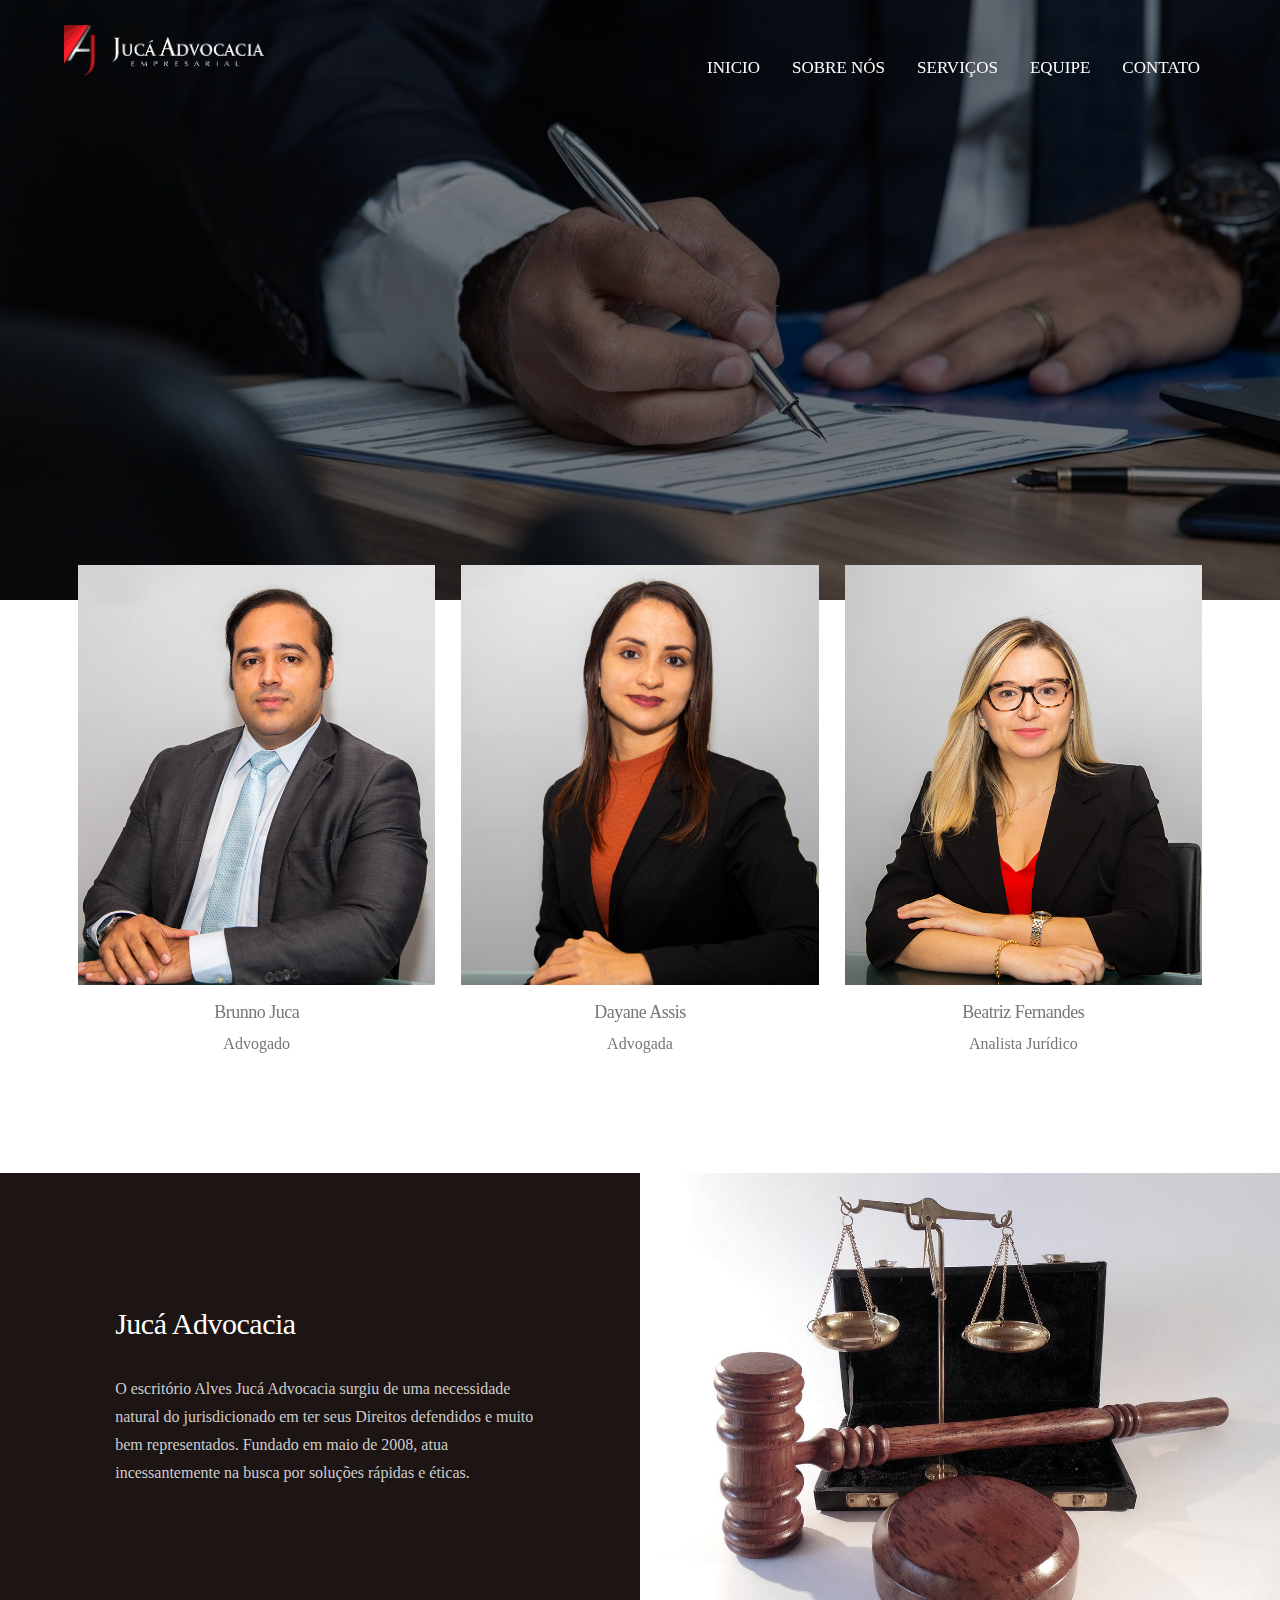
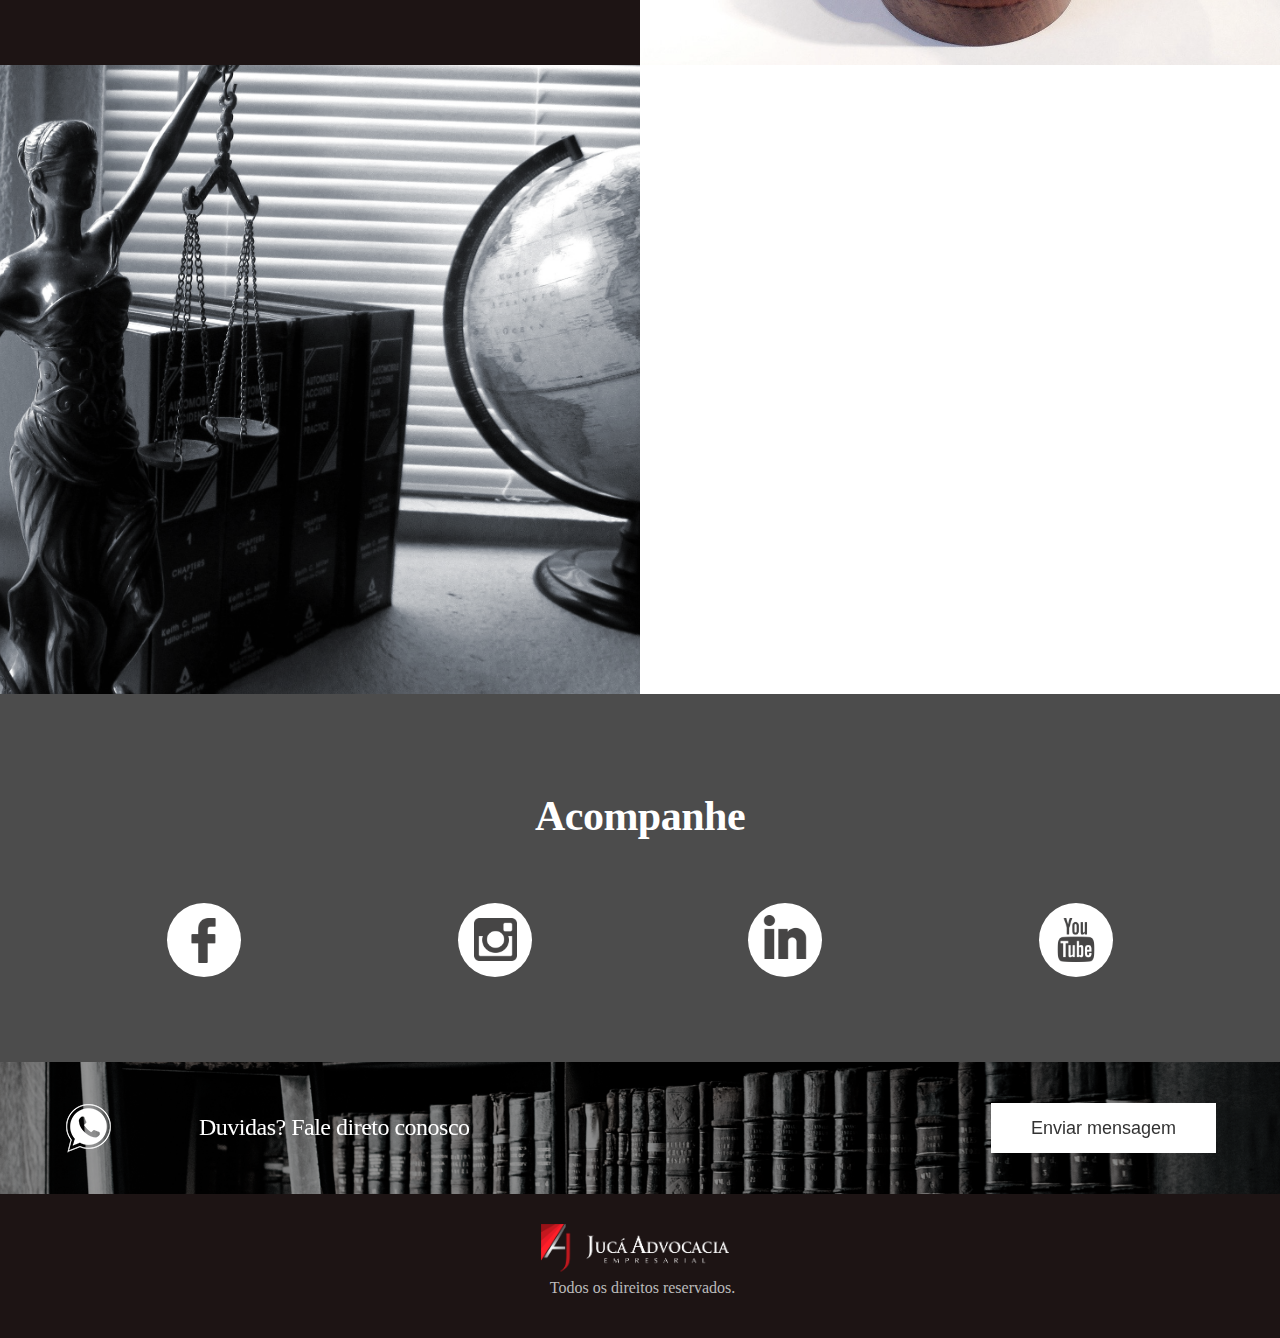
==== commit 4c1b03a2: "remoção borda index das fotos index do site" ====
--- a/index.html
+++ b/index.html
@@ -51,7 +51,7 @@
     media="all">
   <link rel="stylesheet" id="wp-block-library-css" href="./FFV Advogados_files/style.min.css" type="text/css"
     media="all">
-  <link rel="stylesheet" id="contact-form-7-css" href="./FFV Advogados_files/styles.css" type="text/css" media="all">
+  <link rel="stylesheet" id="contact-form-7-css" href="./FFV Advogados_files/style.css" type="text/css" media="all">
   <link rel="stylesheet" id="google-language-translator-css" href="./FFV Advogados_files/style.css" type="text/css"
     media="">
   <link rel="stylesheet" id="glt-toolbar-styles-css" href="./FFV Advogados_files/toolbar.css" type="text/css" media="">
@@ -73,9 +73,9 @@
     media="all">
   <link rel="stylesheet" id="team-free-style-css" href="./FFV Advogados_files/style(1).css" type="text/css" media="all">
   <link rel="stylesheet" id="wp-team-css" href="./FFV Advogados_files/public.min.css" type="text/css" media="all">
-  <link rel="stylesheet" id="finax-google-font-poppins-css" href="./FFV Advogados_files/css" type="text/css"
+  <link rel="stylesheet" id="finax-google-font-poppins-css" href="./FFV Advogados_files/css.css" type="text/css"
     media="all">
-  <link rel="stylesheet" id="finax-google-font-montserrat-css" href="./FFV Advogados_files/css(1)" type="text/css"
+  <link rel="stylesheet" id="finax-google-font-montserrat-css" href="./FFV Advogados_files/css1.css" type="text/css"
     media="all">
   <link rel="stylesheet" id="finax-theme-style-css" href="./FFV Advogados_files/style(2).css" type="text/css"
     media="all">
@@ -532,7 +532,7 @@
     media="all">
   <link rel="stylesheet" id="iw_tab_style-css" href="./FFV Advogados_files/tabstyles.css" type="text/css" media="all">
   <link rel="stylesheet" id="iw_tabs-css" href="./FFV Advogados_files/tabs.css" type="text/css" media="all">
-  <link rel="stylesheet" id="spf-google-web-fonts-_sptp_generator-css" href="./FFV Advogados_files/css(2)"
+  <link rel="stylesheet" id="spf-google-web-fonts-_sptp_generator-css" href="./FFV Advogados_files/css2.css"
     type="text/css" media="all">
   <link rel="stylesheet" id="finax-owlcarousel-css" href="./FFV Advogados_files/owl.carousel.css" type="text/css"
     media="all">
@@ -1537,9 +1537,9 @@
                                     class="finax-carousel-box arrow-center offsetcenter offset-v0 has-bullets arrow50 bullet10"
                                     data-auto="true" data-loop="true" data-gap="20" data-column="3" data-column2="2"
                                     data-column3="1">
-                                    <table style="height:460px" >
-                                      <tr>
-                                        <td>
+                                    <table style="height:460px;border:1px solid;border-color:transparent" >
+                                      <tr >
+                                        <td style="border:1px solid;border-color:transparent">
                                           <img src="assets/img/foto_brunno_juca.jpg"
                                             style="width:100%;height:420px;object-fit:cover">
                                           <h3 class="title" style="color:#777777;font-size:18px;text-align:center;padding:16px">
@@ -1547,7 +1547,7 @@
                                           </h3>
                                           <div style="text-align:center;margin-top:-22px">Advogado</div>
                                         </td>
-                                        <td>
+                                        <td style="border:1px solid;border-color:transparent">
                                           <img src="assets/img/foto_dayane_assis.jpg"
                                             style="width:100%;height:420px;object-fit:cover">
                                             <h3 class="title" style="color:#777777;font-size:18px;text-align:center;padding:16px">
@@ -1555,7 +1555,7 @@
                                             </h3>
                                             <div style="text-align:center;margin-top:-22px">Advogada</div>
                                         </td>
-                                        <td>
+                                        <td style="border:1px solid;border-color:transparent">
                                           <img src="assets/img/foto_beatriz_fernandes.jpg"
                                             style="width:100%;height:420px;object-fit:cover">
                                             <h3 class="title" style="color:#777777;font-size:18px;text-align:center;padding:16px">
--- a/FFV Advogados_files/css.css
+++ b/FFV Advogados_files/css.css
@@ -0,0 +1,408 @@
+/* devanagari */
+@font-face {
+  font-family: 'Poppins';
+  font-style: italic;
+  font-weight: 100;
+  src: url(https://fonts.gstatic.com/s/poppins/v15/pxiAyp8kv8JHgFVrJJLmE0tDMPKzSQ.woff2) format('woff2');
+  unicode-range: U+0900-097F, U+1CD0-1CF6, U+1CF8-1CF9, U+200C-200D, U+20A8, U+20B9, U+25CC, U+A830-A839, U+A8E0-A8FB;
+}
+/* latin-ext */
+@font-face {
+  font-family: 'Poppins';
+  font-style: italic;
+  font-weight: 100;
+  src: url(https://fonts.gstatic.com/s/poppins/v15/pxiAyp8kv8JHgFVrJJLmE0tMMPKzSQ.woff2) format('woff2');
+  unicode-range: U+0100-024F, U+0259, U+1E00-1EFF, U+2020, U+20A0-20AB, U+20AD-20CF, U+2113, U+2C60-2C7F, U+A720-A7FF;
+}
+/* latin */
+@font-face {
+  font-family: 'Poppins';
+  font-style: italic;
+  font-weight: 100;
+  src: url(https://fonts.gstatic.com/s/poppins/v15/pxiAyp8kv8JHgFVrJJLmE0tCMPI.woff2) format('woff2');
+  unicode-range: U+0000-00FF, U+0131, U+0152-0153, U+02BB-02BC, U+02C6, U+02DA, U+02DC, U+2000-206F, U+2074, U+20AC, U+2122, U+2191, U+2193, U+2212, U+2215, U+FEFF, U+FFFD;
+}
+/* devanagari */
+@font-face {
+  font-family: 'Poppins';
+  font-style: italic;
+  font-weight: 200;
+  src: url(https://fonts.gstatic.com/s/poppins/v15/pxiDyp8kv8JHgFVrJJLmv1pVFteOcEg.woff2) format('woff2');
+  unicode-range: U+0900-097F, U+1CD0-1CF6, U+1CF8-1CF9, U+200C-200D, U+20A8, U+20B9, U+25CC, U+A830-A839, U+A8E0-A8FB;
+}
+/* latin-ext */
+@font-face {
+  font-family: 'Poppins';
+  font-style: italic;
+  font-weight: 200;
+  src: url(https://fonts.gstatic.com/s/poppins/v15/pxiDyp8kv8JHgFVrJJLmv1pVGdeOcEg.woff2) format('woff2');
+  unicode-range: U+0100-024F, U+0259, U+1E00-1EFF, U+2020, U+20A0-20AB, U+20AD-20CF, U+2113, U+2C60-2C7F, U+A720-A7FF;
+}
+/* latin */
+@font-face {
+  font-family: 'Poppins';
+  font-style: italic;
+  font-weight: 200;
+  src: url(https://fonts.gstatic.com/s/poppins/v15/pxiDyp8kv8JHgFVrJJLmv1pVF9eO.woff2) format('woff2');
+  unicode-range: U+0000-00FF, U+0131, U+0152-0153, U+02BB-02BC, U+02C6, U+02DA, U+02DC, U+2000-206F, U+2074, U+20AC, U+2122, U+2191, U+2193, U+2212, U+2215, U+FEFF, U+FFFD;
+}
+/* devanagari */
+@font-face {
+  font-family: 'Poppins';
+  font-style: italic;
+  font-weight: 300;
+  src: url(https://fonts.gstatic.com/s/poppins/v15/pxiDyp8kv8JHgFVrJJLm21lVFteOcEg.woff2) format('woff2');
+  unicode-range: U+0900-097F, U+1CD0-1CF6, U+1CF8-1CF9, U+200C-200D, U+20A8, U+20B9, U+25CC, U+A830-A839, U+A8E0-A8FB;
+}
+/* latin-ext */
+@font-face {
+  font-family: 'Poppins';
+  font-style: italic;
+  font-weight: 300;
+  src: url(https://fonts.gstatic.com/s/poppins/v15/pxiDyp8kv8JHgFVrJJLm21lVGdeOcEg.woff2) format('woff2');
+  unicode-range: U+0100-024F, U+0259, U+1E00-1EFF, U+2020, U+20A0-20AB, U+20AD-20CF, U+2113, U+2C60-2C7F, U+A720-A7FF;
+}
+/* latin */
+@font-face {
+  font-family: 'Poppins';
+  font-style: italic;
+  font-weight: 300;
+  src: url(https://fonts.gstatic.com/s/poppins/v15/pxiDyp8kv8JHgFVrJJLm21lVF9eO.woff2) format('woff2');
+  unicode-range: U+0000-00FF, U+0131, U+0152-0153, U+02BB-02BC, U+02C6, U+02DA, U+02DC, U+2000-206F, U+2074, U+20AC, U+2122, U+2191, U+2193, U+2212, U+2215, U+FEFF, U+FFFD;
+}
+/* devanagari */
+@font-face {
+  font-family: 'Poppins';
+  font-style: italic;
+  font-weight: 400;
+  src: url(https://fonts.gstatic.com/s/poppins/v15/pxiGyp8kv8JHgFVrJJLucXtAKPY.woff2) format('woff2');
+  unicode-range: U+0900-097F, U+1CD0-1CF6, U+1CF8-1CF9, U+200C-200D, U+20A8, U+20B9, U+25CC, U+A830-A839, U+A8E0-A8FB;
+}
+/* latin-ext */
+@font-face {
+  font-family: 'Poppins';
+  font-style: italic;
+  font-weight: 400;
+  src: url(https://fonts.gstatic.com/s/poppins/v15/pxiGyp8kv8JHgFVrJJLufntAKPY.woff2) format('woff2');
+  unicode-range: U+0100-024F, U+0259, U+1E00-1EFF, U+2020, U+20A0-20AB, U+20AD-20CF, U+2113, U+2C60-2C7F, U+A720-A7FF;
+}
+/* latin */
+@font-face {
+  font-family: 'Poppins';
+  font-style: italic;
+  font-weight: 400;
+  src: url(https://fonts.gstatic.com/s/poppins/v15/pxiGyp8kv8JHgFVrJJLucHtA.woff2) format('woff2');
+  unicode-range: U+0000-00FF, U+0131, U+0152-0153, U+02BB-02BC, U+02C6, U+02DA, U+02DC, U+2000-206F, U+2074, U+20AC, U+2122, U+2191, U+2193, U+2212, U+2215, U+FEFF, U+FFFD;
+}
+/* devanagari */
+@font-face {
+  font-family: 'Poppins';
+  font-style: italic;
+  font-weight: 500;
+  src: url(https://fonts.gstatic.com/s/poppins/v15/pxiDyp8kv8JHgFVrJJLmg1hVFteOcEg.woff2) format('woff2');
+  unicode-range: U+0900-097F, U+1CD0-1CF6, U+1CF8-1CF9, U+200C-200D, U+20A8, U+20B9, U+25CC, U+A830-A839, U+A8E0-A8FB;
+}
+/* latin-ext */
+@font-face {
+  font-family: 'Poppins';
+  font-style: italic;
+  font-weight: 500;
+  src: url(https://fonts.gstatic.com/s/poppins/v15/pxiDyp8kv8JHgFVrJJLmg1hVGdeOcEg.woff2) format('woff2');
+  unicode-range: U+0100-024F, U+0259, U+1E00-1EFF, U+2020, U+20A0-20AB, U+20AD-20CF, U+2113, U+2C60-2C7F, U+A720-A7FF;
+}
+/* latin */
+@font-face {
+  font-family: 'Poppins';
+  font-style: italic;
+  font-weight: 500;
+  src: url(https://fonts.gstatic.com/s/poppins/v15/pxiDyp8kv8JHgFVrJJLmg1hVF9eO.woff2) format('woff2');
+  unicode-range: U+0000-00FF, U+0131, U+0152-0153, U+02BB-02BC, U+02C6, U+02DA, U+02DC, U+2000-206F, U+2074, U+20AC, U+2122, U+2191, U+2193, U+2212, U+2215, U+FEFF, U+FFFD;
+}
+/* devanagari */
+@font-face {
+  font-family: 'Poppins';
+  font-style: italic;
+  font-weight: 600;
+  src: url(https://fonts.gstatic.com/s/poppins/v15/pxiDyp8kv8JHgFVrJJLmr19VFteOcEg.woff2) format('woff2');
+  unicode-range: U+0900-097F, U+1CD0-1CF6, U+1CF8-1CF9, U+200C-200D, U+20A8, U+20B9, U+25CC, U+A830-A839, U+A8E0-A8FB;
+}
+/* latin-ext */
+@font-face {
+  font-family: 'Poppins';
+  font-style: italic;
+  font-weight: 600;
+  src: url(https://fonts.gstatic.com/s/poppins/v15/pxiDyp8kv8JHgFVrJJLmr19VGdeOcEg.woff2) format('woff2');
+  unicode-range: U+0100-024F, U+0259, U+1E00-1EFF, U+2020, U+20A0-20AB, U+20AD-20CF, U+2113, U+2C60-2C7F, U+A720-A7FF;
+}
+/* latin */
+@font-face {
+  font-family: 'Poppins';
+  font-style: italic;
+  font-weight: 600;
+  src: url(https://fonts.gstatic.com/s/poppins/v15/pxiDyp8kv8JHgFVrJJLmr19VF9eO.woff2) format('woff2');
+  unicode-range: U+0000-00FF, U+0131, U+0152-0153, U+02BB-02BC, U+02C6, U+02DA, U+02DC, U+2000-206F, U+2074, U+20AC, U+2122, U+2191, U+2193, U+2212, U+2215, U+FEFF, U+FFFD;
+}
+/* devanagari */
+@font-face {
+  font-family: 'Poppins';
+  font-style: italic;
+  font-weight: 700;
+  src: url(https://fonts.gstatic.com/s/poppins/v15/pxiDyp8kv8JHgFVrJJLmy15VFteOcEg.woff2) format('woff2');
+  unicode-range: U+0900-097F, U+1CD0-1CF6, U+1CF8-1CF9, U+200C-200D, U+20A8, U+20B9, U+25CC, U+A830-A839, U+A8E0-A8FB;
+}
+/* latin-ext */
+@font-face {
+  font-family: 'Poppins';
+  font-style: italic;
+  font-weight: 700;
+  src: url(https://fonts.gstatic.com/s/poppins/v15/pxiDyp8kv8JHgFVrJJLmy15VGdeOcEg.woff2) format('woff2');
+  unicode-range: U+0100-024F, U+0259, U+1E00-1EFF, U+2020, U+20A0-20AB, U+20AD-20CF, U+2113, U+2C60-2C7F, U+A720-A7FF;
+}
+/* latin */
+@font-face {
+  font-family: 'Poppins';
+  font-style: italic;
+  font-weight: 700;
+  src: url(https://fonts.gstatic.com/s/poppins/v15/pxiDyp8kv8JHgFVrJJLmy15VF9eO.woff2) format('woff2');
+  unicode-range: U+0000-00FF, U+0131, U+0152-0153, U+02BB-02BC, U+02C6, U+02DA, U+02DC, U+2000-206F, U+2074, U+20AC, U+2122, U+2191, U+2193, U+2212, U+2215, U+FEFF, U+FFFD;
+}
+/* devanagari */
+@font-face {
+  font-family: 'Poppins';
+  font-style: italic;
+  font-weight: 800;
+  src: url(https://fonts.gstatic.com/s/poppins/v15/pxiDyp8kv8JHgFVrJJLm111VFteOcEg.woff2) format('woff2');
+  unicode-range: U+0900-097F, U+1CD0-1CF6, U+1CF8-1CF9, U+200C-200D, U+20A8, U+20B9, U+25CC, U+A830-A839, U+A8E0-A8FB;
+}
+/* latin-ext */
+@font-face {
+  font-family: 'Poppins';
+  font-style: italic;
+  font-weight: 800;
+  src: url(https://fonts.gstatic.com/s/poppins/v15/pxiDyp8kv8JHgFVrJJLm111VGdeOcEg.woff2) format('woff2');
+  unicode-range: U+0100-024F, U+0259, U+1E00-1EFF, U+2020, U+20A0-20AB, U+20AD-20CF, U+2113, U+2C60-2C7F, U+A720-A7FF;
+}
+/* latin */
+@font-face {
+  font-family: 'Poppins';
+  font-style: italic;
+  font-weight: 800;
+  src: url(https://fonts.gstatic.com/s/poppins/v15/pxiDyp8kv8JHgFVrJJLm111VF9eO.woff2) format('woff2');
+  unicode-range: U+0000-00FF, U+0131, U+0152-0153, U+02BB-02BC, U+02C6, U+02DA, U+02DC, U+2000-206F, U+2074, U+20AC, U+2122, U+2191, U+2193, U+2212, U+2215, U+FEFF, U+FFFD;
+}
+/* devanagari */
+@font-face {
+  font-family: 'Poppins';
+  font-style: italic;
+  font-weight: 900;
+  src: url(https://fonts.gstatic.com/s/poppins/v15/pxiDyp8kv8JHgFVrJJLm81xVFteOcEg.woff2) format('woff2');
+  unicode-range: U+0900-097F, U+1CD0-1CF6, U+1CF8-1CF9, U+200C-200D, U+20A8, U+20B9, U+25CC, U+A830-A839, U+A8E0-A8FB;
+}
+/* latin-ext */
+@font-face {
+  font-family: 'Poppins';
+  font-style: italic;
+  font-weight: 900;
+  src: url(https://fonts.gstatic.com/s/poppins/v15/pxiDyp8kv8JHgFVrJJLm81xVGdeOcEg.woff2) format('woff2');
+  unicode-range: U+0100-024F, U+0259, U+1E00-1EFF, U+2020, U+20A0-20AB, U+20AD-20CF, U+2113, U+2C60-2C7F, U+A720-A7FF;
+}
+/* latin */
+@font-face {
+  font-family: 'Poppins';
+  font-style: italic;
+  font-weight: 900;
+  src: url(https://fonts.gstatic.com/s/poppins/v15/pxiDyp8kv8JHgFVrJJLm81xVF9eO.woff2) format('woff2');
+  unicode-range: U+0000-00FF, U+0131, U+0152-0153, U+02BB-02BC, U+02C6, U+02DA, U+02DC, U+2000-206F, U+2074, U+20AC, U+2122, U+2191, U+2193, U+2212, U+2215, U+FEFF, U+FFFD;
+}
+/* devanagari */
+@font-face {
+  font-family: 'Poppins';
+  font-style: normal;
+  font-weight: 100;
+  src: url(https://fonts.gstatic.com/s/poppins/v15/pxiGyp8kv8JHgFVrLPTucXtAKPY.woff2) format('woff2');
+  unicode-range: U+0900-097F, U+1CD0-1CF6, U+1CF8-1CF9, U+200C-200D, U+20A8, U+20B9, U+25CC, U+A830-A839, U+A8E0-A8FB;
+}
+/* latin-ext */
+@font-face {
+  font-family: 'Poppins';
+  font-style: normal;
+  font-weight: 100;
+  src: url(https://fonts.gstatic.com/s/poppins/v15/pxiGyp8kv8JHgFVrLPTufntAKPY.woff2) format('woff2');
+  unicode-range: U+0100-024F, U+0259, U+1E00-1EFF, U+2020, U+20A0-20AB, U+20AD-20CF, U+2113, U+2C60-2C7F, U+A720-A7FF;
+}
+/* latin */
+@font-face {
+  font-family: 'Poppins';
+  font-style: normal;
+  font-weight: 100;
+  src: url(https://fonts.gstatic.com/s/poppins/v15/pxiGyp8kv8JHgFVrLPTucHtA.woff2) format('woff2');
+  unicode-range: U+0000-00FF, U+0131, U+0152-0153, U+02BB-02BC, U+02C6, U+02DA, U+02DC, U+2000-206F, U+2074, U+20AC, U+2122, U+2191, U+2193, U+2212, U+2215, U+FEFF, U+FFFD;
+}
+/* devanagari */
+@font-face {
+  font-family: 'Poppins';
+  font-style: normal;
+  font-weight: 200;
+  src: url(https://fonts.gstatic.com/s/poppins/v15/pxiByp8kv8JHgFVrLFj_Z11lFc-K.woff2) format('woff2');
+  unicode-range: U+0900-097F, U+1CD0-1CF6, U+1CF8-1CF9, U+200C-200D, U+20A8, U+20B9, U+25CC, U+A830-A839, U+A8E0-A8FB;
+}
+/* latin-ext */
+@font-face {
+  font-family: 'Poppins';
+  font-style: normal;
+  font-weight: 200;
+  src: url(https://fonts.gstatic.com/s/poppins/v15/pxiByp8kv8JHgFVrLFj_Z1JlFc-K.woff2) format('woff2');
+  unicode-range: U+0100-024F, U+0259, U+1E00-1EFF, U+2020, U+20A0-20AB, U+20AD-20CF, U+2113, U+2C60-2C7F, U+A720-A7FF;
+}
+/* latin */
+@font-face {
+  font-family: 'Poppins';
+  font-style: normal;
+  font-weight: 200;
+  src: url(https://fonts.gstatic.com/s/poppins/v15/pxiByp8kv8JHgFVrLFj_Z1xlFQ.woff2) format('woff2');
+  unicode-range: U+0000-00FF, U+0131, U+0152-0153, U+02BB-02BC, U+02C6, U+02DA, U+02DC, U+2000-206F, U+2074, U+20AC, U+2122, U+2191, U+2193, U+2212, U+2215, U+FEFF, U+FFFD;
+}
+/* devanagari */
+@font-face {
+  font-family: 'Poppins';
+  font-style: normal;
+  font-weight: 300;
+  src: url(https://fonts.gstatic.com/s/poppins/v15/pxiByp8kv8JHgFVrLDz8Z11lFc-K.woff2) format('woff2');
+  unicode-range: U+0900-097F, U+1CD0-1CF6, U+1CF8-1CF9, U+200C-200D, U+20A8, U+20B9, U+25CC, U+A830-A839, U+A8E0-A8FB;
+}
+/* latin-ext */
+@font-face {
+  font-family: 'Poppins';
+  font-style: normal;
+  font-weight: 300;
+  src: url(https://fonts.gstatic.com/s/poppins/v15/pxiByp8kv8JHgFVrLDz8Z1JlFc-K.woff2) format('woff2');
+  unicode-range: U+0100-024F, U+0259, U+1E00-1EFF, U+2020, U+20A0-20AB, U+20AD-20CF, U+2113, U+2C60-2C7F, U+A720-A7FF;
+}
+/* latin */
+@font-face {
+  font-family: 'Poppins';
+  font-style: normal;
+  font-weight: 300;
+  src: url(https://fonts.gstatic.com/s/poppins/v15/pxiByp8kv8JHgFVrLDz8Z1xlFQ.woff2) format('woff2');
+  unicode-range: U+0000-00FF, U+0131, U+0152-0153, U+02BB-02BC, U+02C6, U+02DA, U+02DC, U+2000-206F, U+2074, U+20AC, U+2122, U+2191, U+2193, U+2212, U+2215, U+FEFF, U+FFFD;
+}
+/* devanagari */
+@font-face {
+  font-family: 'Poppins';
+  font-style: normal;
+  font-weight: 400;
+  src: url(https://fonts.gstatic.com/s/poppins/v15/pxiEyp8kv8JHgFVrJJbecmNE.woff2) format('woff2');
+  unicode-range: U+0900-097F, U+1CD0-1CF6, U+1CF8-1CF9, U+200C-200D, U+20A8, U+20B9, U+25CC, U+A830-A839, U+A8E0-A8FB;
+}
+/* latin-ext */
+@font-face {
+  font-family: 'Poppins';
+  font-style: normal;
+  font-weight: 400;
+  src: url(https://fonts.gstatic.com/s/poppins/v15/pxiEyp8kv8JHgFVrJJnecmNE.woff2) format('woff2');
+  unicode-range: U+0100-024F, U+0259, U+1E00-1EFF, U+2020, U+20A0-20AB, U+20AD-20CF, U+2113, U+2C60-2C7F, U+A720-A7FF;
+}
+/* latin */
+@font-face {
+  font-family: 'Poppins';
+  font-style: normal;
+  font-weight: 400;
+  src: url(https://fonts.gstatic.com/s/poppins/v15/pxiEyp8kv8JHgFVrJJfecg.woff2) format('woff2');
+  unicode-range: U+0000-00FF, U+0131, U+0152-0153, U+02BB-02BC, U+02C6, U+02DA, U+02DC, U+2000-206F, U+2074, U+20AC, U+2122, U+2191, U+2193, U+2212, U+2215, U+FEFF, U+FFFD;
+}
+/* devanagari */
+@font-face {
+  font-family: 'Poppins';
+  font-style: normal;
+  font-weight: 500;
+  src: url(https://fonts.gstatic.com/s/poppins/v15/pxiByp8kv8JHgFVrLGT9Z11lFc-K.woff2) format('woff2');
+  unicode-range: U+0900-097F, U+1CD0-1CF6, U+1CF8-1CF9, U+200C-200D, U+20A8, U+20B9, U+25CC, U+A830-A839, U+A8E0-A8FB;
+}
+/* latin-ext */
+@font-face {
+  font-family: 'Poppins';
+  font-style: normal;
+  font-weight: 500;
+  src: url(https://fonts.gstatic.com/s/poppins/v15/pxiByp8kv8JHgFVrLGT9Z1JlFc-K.woff2) format('woff2');
+  unicode-range: U+0100-024F, U+0259, U+1E00-1EFF, U+2020, U+20A0-20AB, U+20AD-20CF, U+2113, U+2C60-2C7F, U+A720-A7FF;
+}
+/* latin */
+@font-face {
+  font-family: 'Poppins';
+  font-style: normal;
+  font-weight: 500;
+  src: url(https://fonts.gstatic.com/s/poppins/v15/pxiByp8kv8JHgFVrLGT9Z1xlFQ.woff2) format('woff2');
+  unicode-range: U+0000-00FF, U+0131, U+0152-0153, U+02BB-02BC, U+02C6, U+02DA, U+02DC, U+2000-206F, U+2074, U+20AC, U+2122, U+2191, U+2193, U+2212, U+2215, U+FEFF, U+FFFD;
+}
+/* devanagari */
+@font-face {
+  font-family: 'Poppins';
+  font-style: normal;
+  font-weight: 600;
+  src: url(https://fonts.gstatic.com/s/poppins/v15/pxiByp8kv8JHgFVrLEj6Z11lFc-K.woff2) format('woff2');
+  unicode-range: U+0900-097F, U+1CD0-1CF6, U+1CF8-1CF9, U+200C-200D, U+20A8, U+20B9, U+25CC, U+A830-A839, U+A8E0-A8FB;
+}
+/* latin-ext */
+@font-face {
+  font-family: 'Poppins';
+  font-style: normal;
+  font-weight: 600;
+  src: url(https://fonts.gstatic.com/s/poppins/v15/pxiByp8kv8JHgFVrLEj6Z1JlFc-K.woff2) format('woff2');
+  unicode-range: U+0100-024F, U+0259, U+1E00-1EFF, U+2020, U+20A0-20AB, U+20AD-20CF, U+2113, U+2C60-2C7F, U+A720-A7FF;
+}
+/* latin */
+@font-face {
+  font-family: 'Poppins';
+  font-style: normal;
+  font-weight: 600;
+  src: url(https://fonts.gstatic.com/s/poppins/v15/pxiByp8kv8JHgFVrLEj6Z1xlFQ.woff2) format('woff2');
+  unicode-range: U+0000-00FF, U+0131, U+0152-0153, U+02BB-02BC, U+02C6, U+02DA, U+02DC, U+2000-206F, U+2074, U+20AC, U+2122, U+2191, U+2193, U+2212, U+2215, U+FEFF, U+FFFD;
+}
+/* devanagari */
+@font-face {
+  font-family: 'Poppins';
+  font-style: normal;
+  font-weight: 700;
+  src: url(https://fonts.gstatic.com/s/poppins/v15/pxiByp8kv8JHgFVrLCz7Z11lFc-K.woff2) format('woff2');
+  unicode-range: U+0900-097F, U+1CD0-1CF6, U+1CF8-1CF9, U+200C-200D, U+20A8, U+20B9, U+25CC, U+A830-A839, U+A8E0-A8FB;
+}
+/* latin-ext */
+@font-face {
+  font-family: 'Poppins';
+  font-style: normal;
+  font-weight: 700;
+  src: url(https://fonts.gstatic.com/s/poppins/v15/pxiByp8kv8JHgFVrLCz7Z1JlFc-K.woff2) format('woff2');
+  unicode-range: U+0100-024F, U+0259, U+1E00-1EFF, U+2020, U+20A0-20AB, U+20AD-20CF, U+2113, U+2C60-2C7F, U+A720-A7FF;
+}
+/* latin */
+@font-face {
+  font-family: 'Poppins';
+  font-style: normal;
+  font-weight: 700;
+  src: url(https://fonts.gstatic.com/s/poppins/v15/pxiByp8kv8JHgFVrLCz7Z1xlFQ.woff2) format('woff2');
+  unicode-range: U+0000-00FF, U+0131, U+0152-0153, U+02BB-02BC, U+02C6, U+02DA, U+02DC, U+2000-206F, U+2074, U+20AC, U+2122, U+2191, U+2193, U+2212, U+2215, U+FEFF, U+FFFD;
+}
+/* devanagari */
+@font-face {
+  font-family: 'Poppins';
+  font-style: normal;
+  font-weight: 800;
+  src: url(https://fonts.gstatic.com/s/poppins/v15/pxiByp8kv8JHgFVrLDD4Z11lFc-K.woff2) format('woff2');
+  unicode-range: U+0900-097F, U+1CD0-1CF6, U+1CF8-1CF9, U+200C-200D, U+20A8, U+20B9, U+25CC, U+A830-A839, U+A8E0-A8FB;
+}
+/* latin-ext */
+@font-face {
+  font-family: 'Poppins';
+  font-style: normal;
+  font-weight: 800;
+  src: url(https://fonts.gstatic.com/s/poppins/v15/pxiByp8kv8JHgFVrLDD4Z1JlFc-K.woff2) format('woff2');
+  unicode-range: U+0100-024F, U+0259, U+1E00-1EFF, U+2020, U+20A0-20AB, U+20AD-20CF, U+2113, U+2C60-2C7F, U+A720-A7FF;
+}
+/* latin */
+@font-face {
+  font-family: 'Poppins';
+  font-style: normal;
+  font-weight: 800;
+  src: url(https://fonts.gstatic.com/s/poppins/v15/pxiByp8kv8JHgFVrLDD4Z1xlFQ.woff2) format('woff2');
+  unicode-range: U+0000-00FF, U+0131, U+0152-0153, U+02BB-02BC, U+02C6, U+02DA, U+02DC, U+2000-206F, U+2074, U+20AC, U+2122, U+2191, U+2193, U+2212, U+2215, U+FEFF, U+FFFD;
+}
--- a/FFV Advogados_files/css1.css
+++ b/FFV Advogados_files/css1.css
@@ -0,0 +1,680 @@
+/* cyrillic-ext */
+@font-face {
+  font-family: 'Montserrat';
+  font-style: italic;
+  font-weight: 100;
+  src: url(https://fonts.gstatic.com/s/montserrat/v15/JTUOjIg1_i6t8kCHKm459WxZqh7p29NNpQ.woff2) format('woff2');
+  unicode-range: U+0460-052F, U+1C80-1C88, U+20B4, U+2DE0-2DFF, U+A640-A69F, U+FE2E-FE2F;
+}
+/* cyrillic */
+@font-face {
+  font-family: 'Montserrat';
+  font-style: italic;
+  font-weight: 100;
+  src: url(https://fonts.gstatic.com/s/montserrat/v15/JTUOjIg1_i6t8kCHKm459WxZqh7g29NNpQ.woff2) format('woff2');
+  unicode-range: U+0400-045F, U+0490-0491, U+04B0-04B1, U+2116;
+}
+/* vietnamese */
+@font-face {
+  font-family: 'Montserrat';
+  font-style: italic;
+  font-weight: 100;
+  src: url(https://fonts.gstatic.com/s/montserrat/v15/JTUOjIg1_i6t8kCHKm459WxZqh7r29NNpQ.woff2) format('woff2');
+  unicode-range: U+0102-0103, U+0110-0111, U+0128-0129, U+0168-0169, U+01A0-01A1, U+01AF-01B0, U+1EA0-1EF9, U+20AB;
+}
+/* latin-ext */
+@font-face {
+  font-family: 'Montserrat';
+  font-style: italic;
+  font-weight: 100;
+  src: url(https://fonts.gstatic.com/s/montserrat/v15/JTUOjIg1_i6t8kCHKm459WxZqh7q29NNpQ.woff2) format('woff2');
+  unicode-range: U+0100-024F, U+0259, U+1E00-1EFF, U+2020, U+20A0-20AB, U+20AD-20CF, U+2113, U+2C60-2C7F, U+A720-A7FF;
+}
+/* latin */
+@font-face {
+  font-family: 'Montserrat';
+  font-style: italic;
+  font-weight: 100;
+  src: url(https://fonts.gstatic.com/s/montserrat/v15/JTUOjIg1_i6t8kCHKm459WxZqh7k29M.woff2) format('woff2');
+  unicode-range: U+0000-00FF, U+0131, U+0152-0153, U+02BB-02BC, U+02C6, U+02DA, U+02DC, U+2000-206F, U+2074, U+20AC, U+2122, U+2191, U+2193, U+2212, U+2215, U+FEFF, U+FFFD;
+}
+/* cyrillic-ext */
+@font-face {
+  font-family: 'Montserrat';
+  font-style: italic;
+  font-weight: 200;
+  src: url(https://fonts.gstatic.com/s/montserrat/v15/JTUPjIg1_i6t8kCHKm459WxZBg_z8fZwnCo.woff2) format('woff2');
+  unicode-range: U+0460-052F, U+1C80-1C88, U+20B4, U+2DE0-2DFF, U+A640-A69F, U+FE2E-FE2F;
+}
+/* cyrillic */
+@font-face {
+  font-family: 'Montserrat';
+  font-style: italic;
+  font-weight: 200;
+  src: url(https://fonts.gstatic.com/s/montserrat/v15/JTUPjIg1_i6t8kCHKm459WxZBg_z-PZwnCo.woff2) format('woff2');
+  unicode-range: U+0400-045F, U+0490-0491, U+04B0-04B1, U+2116;
+}
+/* vietnamese */
+@font-face {
+  font-family: 'Montserrat';
+  font-style: italic;
+  font-weight: 200;
+  src: url(https://fonts.gstatic.com/s/montserrat/v15/JTUPjIg1_i6t8kCHKm459WxZBg_z8_ZwnCo.woff2) format('woff2');
+  unicode-range: U+0102-0103, U+0110-0111, U+0128-0129, U+0168-0169, U+01A0-01A1, U+01AF-01B0, U+1EA0-1EF9, U+20AB;
+}
+/* latin-ext */
+@font-face {
+  font-family: 'Montserrat';
+  font-style: italic;
+  font-weight: 200;
+  src: url(https://fonts.gstatic.com/s/montserrat/v15/JTUPjIg1_i6t8kCHKm459WxZBg_z8vZwnCo.woff2) format('woff2');
+  unicode-range: U+0100-024F, U+0259, U+1E00-1EFF, U+2020, U+20A0-20AB, U+20AD-20CF, U+2113, U+2C60-2C7F, U+A720-A7FF;
+}
+/* latin */
+@font-face {
+  font-family: 'Montserrat';
+  font-style: italic;
+  font-weight: 200;
+  src: url(https://fonts.gstatic.com/s/montserrat/v15/JTUPjIg1_i6t8kCHKm459WxZBg_z_PZw.woff2) format('woff2');
+  unicode-range: U+0000-00FF, U+0131, U+0152-0153, U+02BB-02BC, U+02C6, U+02DA, U+02DC, U+2000-206F, U+2074, U+20AC, U+2122, U+2191, U+2193, U+2212, U+2215, U+FEFF, U+FFFD;
+}
+/* cyrillic-ext */
+@font-face {
+  font-family: 'Montserrat';
+  font-style: italic;
+  font-weight: 300;
+  src: url(https://fonts.gstatic.com/s/montserrat/v15/JTUPjIg1_i6t8kCHKm459WxZYgzz8fZwnCo.woff2) format('woff2');
+  unicode-range: U+0460-052F, U+1C80-1C88, U+20B4, U+2DE0-2DFF, U+A640-A69F, U+FE2E-FE2F;
+}
+/* cyrillic */
+@font-face {
+  font-family: 'Montserrat';
+  font-style: italic;
+  font-weight: 300;
+  src: url(https://fonts.gstatic.com/s/montserrat/v15/JTUPjIg1_i6t8kCHKm459WxZYgzz-PZwnCo.woff2) format('woff2');
+  unicode-range: U+0400-045F, U+0490-0491, U+04B0-04B1, U+2116;
+}
+/* vietnamese */
+@font-face {
+  font-family: 'Montserrat';
+  font-style: italic;
+  font-weight: 300;
+  src: url(https://fonts.gstatic.com/s/montserrat/v15/JTUPjIg1_i6t8kCHKm459WxZYgzz8_ZwnCo.woff2) format('woff2');
+  unicode-range: U+0102-0103, U+0110-0111, U+0128-0129, U+0168-0169, U+01A0-01A1, U+01AF-01B0, U+1EA0-1EF9, U+20AB;
+}
+/* latin-ext */
+@font-face {
+  font-family: 'Montserrat';
+  font-style: italic;
+  font-weight: 300;
+  src: url(https://fonts.gstatic.com/s/montserrat/v15/JTUPjIg1_i6t8kCHKm459WxZYgzz8vZwnCo.woff2) format('woff2');
+  unicode-range: U+0100-024F, U+0259, U+1E00-1EFF, U+2020, U+20A0-20AB, U+20AD-20CF, U+2113, U+2C60-2C7F, U+A720-A7FF;
+}
+/* latin */
+@font-face {
+  font-family: 'Montserrat';
+  font-style: italic;
+  font-weight: 300;
+  src: url(https://fonts.gstatic.com/s/montserrat/v15/JTUPjIg1_i6t8kCHKm459WxZYgzz_PZw.woff2) format('woff2');
+  unicode-range: U+0000-00FF, U+0131, U+0152-0153, U+02BB-02BC, U+02C6, U+02DA, U+02DC, U+2000-206F, U+2074, U+20AC, U+2122, U+2191, U+2193, U+2212, U+2215, U+FEFF, U+FFFD;
+}
+/* cyrillic-ext */
+@font-face {
+  font-family: 'Montserrat';
+  font-style: italic;
+  font-weight: 400;
+  src: url(https://fonts.gstatic.com/s/montserrat/v15/JTUQjIg1_i6t8kCHKm459WxRxC7mw9c.woff2) format('woff2');
+  unicode-range: U+0460-052F, U+1C80-1C88, U+20B4, U+2DE0-2DFF, U+A640-A69F, U+FE2E-FE2F;
+}
+/* cyrillic */
+@font-face {
+  font-family: 'Montserrat';
+  font-style: italic;
+  font-weight: 400;
+  src: url(https://fonts.gstatic.com/s/montserrat/v15/JTUQjIg1_i6t8kCHKm459WxRzS7mw9c.woff2) format('woff2');
+  unicode-range: U+0400-045F, U+0490-0491, U+04B0-04B1, U+2116;
+}
+/* vietnamese */
+@font-face {
+  font-family: 'Montserrat';
+  font-style: italic;
+  font-weight: 400;
+  src: url(https://fonts.gstatic.com/s/montserrat/v15/JTUQjIg1_i6t8kCHKm459WxRxi7mw9c.woff2) format('woff2');
+  unicode-range: U+0102-0103, U+0110-0111, U+0128-0129, U+0168-0169, U+01A0-01A1, U+01AF-01B0, U+1EA0-1EF9, U+20AB;
+}
+/* latin-ext */
+@font-face {
+  font-family: 'Montserrat';
+  font-style: italic;
+  font-weight: 400;
+  src: url(https://fonts.gstatic.com/s/montserrat/v15/JTUQjIg1_i6t8kCHKm459WxRxy7mw9c.woff2) format('woff2');
+  unicode-range: U+0100-024F, U+0259, U+1E00-1EFF, U+2020, U+20A0-20AB, U+20AD-20CF, U+2113, U+2C60-2C7F, U+A720-A7FF;
+}
+/* latin */
+@font-face {
+  font-family: 'Montserrat';
+  font-style: italic;
+  font-weight: 400;
+  src: url(https://fonts.gstatic.com/s/montserrat/v15/JTUQjIg1_i6t8kCHKm459WxRyS7m.woff2) format('woff2');
+  unicode-range: U+0000-00FF, U+0131, U+0152-0153, U+02BB-02BC, U+02C6, U+02DA, U+02DC, U+2000-206F, U+2074, U+20AC, U+2122, U+2191, U+2193, U+2212, U+2215, U+FEFF, U+FFFD;
+}
+/* cyrillic-ext */
+@font-face {
+  font-family: 'Montserrat';
+  font-style: italic;
+  font-weight: 500;
+  src: url(https://fonts.gstatic.com/s/montserrat/v15/JTUPjIg1_i6t8kCHKm459WxZOg3z8fZwnCo.woff2) format('woff2');
+  unicode-range: U+0460-052F, U+1C80-1C88, U+20B4, U+2DE0-2DFF, U+A640-A69F, U+FE2E-FE2F;
+}
+/* cyrillic */
+@font-face {
+  font-family: 'Montserrat';
+  font-style: italic;
+  font-weight: 500;
+  src: url(https://fonts.gstatic.com/s/montserrat/v15/JTUPjIg1_i6t8kCHKm459WxZOg3z-PZwnCo.woff2) format('woff2');
+  unicode-range: U+0400-045F, U+0490-0491, U+04B0-04B1, U+2116;
+}
+/* vietnamese */
+@font-face {
+  font-family: 'Montserrat';
+  font-style: italic;
+  font-weight: 500;
+  src: url(https://fonts.gstatic.com/s/montserrat/v15/JTUPjIg1_i6t8kCHKm459WxZOg3z8_ZwnCo.woff2) format('woff2');
+  unicode-range: U+0102-0103, U+0110-0111, U+0128-0129, U+0168-0169, U+01A0-01A1, U+01AF-01B0, U+1EA0-1EF9, U+20AB;
+}
+/* latin-ext */
+@font-face {
+  font-family: 'Montserrat';
+  font-style: italic;
+  font-weight: 500;
+  src: url(https://fonts.gstatic.com/s/montserrat/v15/JTUPjIg1_i6t8kCHKm459WxZOg3z8vZwnCo.woff2) format('woff2');
+  unicode-range: U+0100-024F, U+0259, U+1E00-1EFF, U+2020, U+20A0-20AB, U+20AD-20CF, U+2113, U+2C60-2C7F, U+A720-A7FF;
+}
+/* latin */
+@font-face {
+  font-family: 'Montserrat';
+  font-style: italic;
+  font-weight: 500;
+  src: url(https://fonts.gstatic.com/s/montserrat/v15/JTUPjIg1_i6t8kCHKm459WxZOg3z_PZw.woff2) format('woff2');
+  unicode-range: U+0000-00FF, U+0131, U+0152-0153, U+02BB-02BC, U+02C6, U+02DA, U+02DC, U+2000-206F, U+2074, U+20AC, U+2122, U+2191, U+2193, U+2212, U+2215, U+FEFF, U+FFFD;
+}
+/* cyrillic-ext */
+@font-face {
+  font-family: 'Montserrat';
+  font-style: italic;
+  font-weight: 600;
+  src: url(https://fonts.gstatic.com/s/montserrat/v15/JTUPjIg1_i6t8kCHKm459WxZFgrz8fZwnCo.woff2) format('woff2');
+  unicode-range: U+0460-052F, U+1C80-1C88, U+20B4, U+2DE0-2DFF, U+A640-A69F, U+FE2E-FE2F;
+}
+/* cyrillic */
+@font-face {
+  font-family: 'Montserrat';
+  font-style: italic;
+  font-weight: 600;
+  src: url(https://fonts.gstatic.com/s/montserrat/v15/JTUPjIg1_i6t8kCHKm459WxZFgrz-PZwnCo.woff2) format('woff2');
+  unicode-range: U+0400-045F, U+0490-0491, U+04B0-04B1, U+2116;
+}
+/* vietnamese */
+@font-face {
+  font-family: 'Montserrat';
+  font-style: italic;
+  font-weight: 600;
+  src: url(https://fonts.gstatic.com/s/montserrat/v15/JTUPjIg1_i6t8kCHKm459WxZFgrz8_ZwnCo.woff2) format('woff2');
+  unicode-range: U+0102-0103, U+0110-0111, U+0128-0129, U+0168-0169, U+01A0-01A1, U+01AF-01B0, U+1EA0-1EF9, U+20AB;
+}
+/* latin-ext */
+@font-face {
+  font-family: 'Montserrat';
+  font-style: italic;
+  font-weight: 600;
+  src: url(https://fonts.gstatic.com/s/montserrat/v15/JTUPjIg1_i6t8kCHKm459WxZFgrz8vZwnCo.woff2) format('woff2');
+  unicode-range: U+0100-024F, U+0259, U+1E00-1EFF, U+2020, U+20A0-20AB, U+20AD-20CF, U+2113, U+2C60-2C7F, U+A720-A7FF;
+}
+/* latin */
+@font-face {
+  font-family: 'Montserrat';
+  font-style: italic;
+  font-weight: 600;
+  src: url(https://fonts.gstatic.com/s/montserrat/v15/JTUPjIg1_i6t8kCHKm459WxZFgrz_PZw.woff2) format('woff2');
+  unicode-range: U+0000-00FF, U+0131, U+0152-0153, U+02BB-02BC, U+02C6, U+02DA, U+02DC, U+2000-206F, U+2074, U+20AC, U+2122, U+2191, U+2193, U+2212, U+2215, U+FEFF, U+FFFD;
+}
+/* cyrillic-ext */
+@font-face {
+  font-family: 'Montserrat';
+  font-style: italic;
+  font-weight: 700;
+  src: url(https://fonts.gstatic.com/s/montserrat/v15/JTUPjIg1_i6t8kCHKm459WxZcgvz8fZwnCo.woff2) format('woff2');
+  unicode-range: U+0460-052F, U+1C80-1C88, U+20B4, U+2DE0-2DFF, U+A640-A69F, U+FE2E-FE2F;
+}
+/* cyrillic */
+@font-face {
+  font-family: 'Montserrat';
+  font-style: italic;
+  font-weight: 700;
+  src: url(https://fonts.gstatic.com/s/montserrat/v15/JTUPjIg1_i6t8kCHKm459WxZcgvz-PZwnCo.woff2) format('woff2');
+  unicode-range: U+0400-045F, U+0490-0491, U+04B0-04B1, U+2116;
+}
+/* vietnamese */
+@font-face {
+  font-family: 'Montserrat';
+  font-style: italic;
+  font-weight: 700;
+  src: url(https://fonts.gstatic.com/s/montserrat/v15/JTUPjIg1_i6t8kCHKm459WxZcgvz8_ZwnCo.woff2) format('woff2');
+  unicode-range: U+0102-0103, U+0110-0111, U+0128-0129, U+0168-0169, U+01A0-01A1, U+01AF-01B0, U+1EA0-1EF9, U+20AB;
+}
+/* latin-ext */
+@font-face {
+  font-family: 'Montserrat';
+  font-style: italic;
+  font-weight: 700;
+  src: url(https://fonts.gstatic.com/s/montserrat/v15/JTUPjIg1_i6t8kCHKm459WxZcgvz8vZwnCo.woff2) format('woff2');
+  unicode-range: U+0100-024F, U+0259, U+1E00-1EFF, U+2020, U+20A0-20AB, U+20AD-20CF, U+2113, U+2C60-2C7F, U+A720-A7FF;
+}
+/* latin */
+@font-face {
+  font-family: 'Montserrat';
+  font-style: italic;
+  font-weight: 700;
+  src: url(https://fonts.gstatic.com/s/montserrat/v15/JTUPjIg1_i6t8kCHKm459WxZcgvz_PZw.woff2) format('woff2');
+  unicode-range: U+0000-00FF, U+0131, U+0152-0153, U+02BB-02BC, U+02C6, U+02DA, U+02DC, U+2000-206F, U+2074, U+20AC, U+2122, U+2191, U+2193, U+2212, U+2215, U+FEFF, U+FFFD;
+}
+/* cyrillic-ext */
+@font-face {
+  font-family: 'Montserrat';
+  font-style: italic;
+  font-weight: 800;
+  src: url(https://fonts.gstatic.com/s/montserrat/v15/JTUPjIg1_i6t8kCHKm459WxZbgjz8fZwnCo.woff2) format('woff2');
+  unicode-range: U+0460-052F, U+1C80-1C88, U+20B4, U+2DE0-2DFF, U+A640-A69F, U+FE2E-FE2F;
+}
+/* cyrillic */
+@font-face {
+  font-family: 'Montserrat';
+  font-style: italic;
+  font-weight: 800;
+  src: url(https://fonts.gstatic.com/s/montserrat/v15/JTUPjIg1_i6t8kCHKm459WxZbgjz-PZwnCo.woff2) format('woff2');
+  unicode-range: U+0400-045F, U+0490-0491, U+04B0-04B1, U+2116;
+}
+/* vietnamese */
+@font-face {
+  font-family: 'Montserrat';
+  font-style: italic;
+  font-weight: 800;
+  src: url(https://fonts.gstatic.com/s/montserrat/v15/JTUPjIg1_i6t8kCHKm459WxZbgjz8_ZwnCo.woff2) format('woff2');
+  unicode-range: U+0102-0103, U+0110-0111, U+0128-0129, U+0168-0169, U+01A0-01A1, U+01AF-01B0, U+1EA0-1EF9, U+20AB;
+}
+/* latin-ext */
+@font-face {
+  font-family: 'Montserrat';
+  font-style: italic;
+  font-weight: 800;
+  src: url(https://fonts.gstatic.com/s/montserrat/v15/JTUPjIg1_i6t8kCHKm459WxZbgjz8vZwnCo.woff2) format('woff2');
+  unicode-range: U+0100-024F, U+0259, U+1E00-1EFF, U+2020, U+20A0-20AB, U+20AD-20CF, U+2113, U+2C60-2C7F, U+A720-A7FF;
+}
+/* latin */
+@font-face {
+  font-family: 'Montserrat';
+  font-style: italic;
+  font-weight: 800;
+  src: url(https://fonts.gstatic.com/s/montserrat/v15/JTUPjIg1_i6t8kCHKm459WxZbgjz_PZw.woff2) format('woff2');
+  unicode-range: U+0000-00FF, U+0131, U+0152-0153, U+02BB-02BC, U+02C6, U+02DA, U+02DC, U+2000-206F, U+2074, U+20AC, U+2122, U+2191, U+2193, U+2212, U+2215, U+FEFF, U+FFFD;
+}
+/* cyrillic-ext */
+@font-face {
+  font-family: 'Montserrat';
+  font-style: italic;
+  font-weight: 900;
+  src: url(https://fonts.gstatic.com/s/montserrat/v15/JTUPjIg1_i6t8kCHKm459WxZSgnz8fZwnCo.woff2) format('woff2');
+  unicode-range: U+0460-052F, U+1C80-1C88, U+20B4, U+2DE0-2DFF, U+A640-A69F, U+FE2E-FE2F;
+}
+/* cyrillic */
+@font-face {
+  font-family: 'Montserrat';
+  font-style: italic;
+  font-weight: 900;
+  src: url(https://fonts.gstatic.com/s/montserrat/v15/JTUPjIg1_i6t8kCHKm459WxZSgnz-PZwnCo.woff2) format('woff2');
+  unicode-range: U+0400-045F, U+0490-0491, U+04B0-04B1, U+2116;
+}
+/* vietnamese */
+@font-face {
+  font-family: 'Montserrat';
+  font-style: italic;
+  font-weight: 900;
+  src: url(https://fonts.gstatic.com/s/montserrat/v15/JTUPjIg1_i6t8kCHKm459WxZSgnz8_ZwnCo.woff2) format('woff2');
+  unicode-range: U+0102-0103, U+0110-0111, U+0128-0129, U+0168-0169, U+01A0-01A1, U+01AF-01B0, U+1EA0-1EF9, U+20AB;
+}
+/* latin-ext */
+@font-face {
+  font-family: 'Montserrat';
+  font-style: italic;
+  font-weight: 900;
+  src: url(https://fonts.gstatic.com/s/montserrat/v15/JTUPjIg1_i6t8kCHKm459WxZSgnz8vZwnCo.woff2) format('woff2');
+  unicode-range: U+0100-024F, U+0259, U+1E00-1EFF, U+2020, U+20A0-20AB, U+20AD-20CF, U+2113, U+2C60-2C7F, U+A720-A7FF;
+}
+/* latin */
+@font-face {
+  font-family: 'Montserrat';
+  font-style: italic;
+  font-weight: 900;
+  src: url(https://fonts.gstatic.com/s/montserrat/v15/JTUPjIg1_i6t8kCHKm459WxZSgnz_PZw.woff2) format('woff2');
+  unicode-range: U+0000-00FF, U+0131, U+0152-0153, U+02BB-02BC, U+02C6, U+02DA, U+02DC, U+2000-206F, U+2074, U+20AC, U+2122, U+2191, U+2193, U+2212, U+2215, U+FEFF, U+FFFD;
+}
+/* cyrillic-ext */
+@font-face {
+  font-family: 'Montserrat';
+  font-style: normal;
+  font-weight: 100;
+  src: url(https://fonts.gstatic.com/s/montserrat/v15/JTUQjIg1_i6t8kCHKm45_QpRxC7mw9c.woff2) format('woff2');
+  unicode-range: U+0460-052F, U+1C80-1C88, U+20B4, U+2DE0-2DFF, U+A640-A69F, U+FE2E-FE2F;
+}
+/* cyrillic */
+@font-face {
+  font-family: 'Montserrat';
+  font-style: normal;
+  font-weight: 100;
+  src: url(https://fonts.gstatic.com/s/montserrat/v15/JTUQjIg1_i6t8kCHKm45_QpRzS7mw9c.woff2) format('woff2');
+  unicode-range: U+0400-045F, U+0490-0491, U+04B0-04B1, U+2116;
+}
+/* vietnamese */
+@font-face {
+  font-family: 'Montserrat';
+  font-style: normal;
+  font-weight: 100;
+  src: url(https://fonts.gstatic.com/s/montserrat/v15/JTUQjIg1_i6t8kCHKm45_QpRxi7mw9c.woff2) format('woff2');
+  unicode-range: U+0102-0103, U+0110-0111, U+0128-0129, U+0168-0169, U+01A0-01A1, U+01AF-01B0, U+1EA0-1EF9, U+20AB;
+}
+/* latin-ext */
+@font-face {
+  font-family: 'Montserrat';
+  font-style: normal;
+  font-weight: 100;
+  src: url(https://fonts.gstatic.com/s/montserrat/v15/JTUQjIg1_i6t8kCHKm45_QpRxy7mw9c.woff2) format('woff2');
+  unicode-range: U+0100-024F, U+0259, U+1E00-1EFF, U+2020, U+20A0-20AB, U+20AD-20CF, U+2113, U+2C60-2C7F, U+A720-A7FF;
+}
+/* latin */
+@font-face {
+  font-family: 'Montserrat';
+  font-style: normal;
+  font-weight: 100;
+  src: url(https://fonts.gstatic.com/s/montserrat/v15/JTUQjIg1_i6t8kCHKm45_QpRyS7m.woff2) format('woff2');
+  unicode-range: U+0000-00FF, U+0131, U+0152-0153, U+02BB-02BC, U+02C6, U+02DA, U+02DC, U+2000-206F, U+2074, U+20AC, U+2122, U+2191, U+2193, U+2212, U+2215, U+FEFF, U+FFFD;
+}
+/* cyrillic-ext */
+@font-face {
+  font-family: 'Montserrat';
+  font-style: normal;
+  font-weight: 200;
+  src: url(https://fonts.gstatic.com/s/montserrat/v15/JTURjIg1_i6t8kCHKm45_aZA3gTD_u50.woff2) format('woff2');
+  unicode-range: U+0460-052F, U+1C80-1C88, U+20B4, U+2DE0-2DFF, U+A640-A69F, U+FE2E-FE2F;
+}
+/* cyrillic */
+@font-face {
+  font-family: 'Montserrat';
+  font-style: normal;
+  font-weight: 200;
+  src: url(https://fonts.gstatic.com/s/montserrat/v15/JTURjIg1_i6t8kCHKm45_aZA3g3D_u50.woff2) format('woff2');
+  unicode-range: U+0400-045F, U+0490-0491, U+04B0-04B1, U+2116;
+}
+/* vietnamese */
+@font-face {
+  font-family: 'Montserrat';
+  font-style: normal;
+  font-weight: 200;
+  src: url(https://fonts.gstatic.com/s/montserrat/v15/JTURjIg1_i6t8kCHKm45_aZA3gbD_u50.woff2) format('woff2');
+  unicode-range: U+0102-0103, U+0110-0111, U+0128-0129, U+0168-0169, U+01A0-01A1, U+01AF-01B0, U+1EA0-1EF9, U+20AB;
+}
+/* latin-ext */
+@font-face {
+  font-family: 'Montserrat';
+  font-style: normal;
+  font-weight: 200;
+  src: url(https://fonts.gstatic.com/s/montserrat/v15/JTURjIg1_i6t8kCHKm45_aZA3gfD_u50.woff2) format('woff2');
+  unicode-range: U+0100-024F, U+0259, U+1E00-1EFF, U+2020, U+20A0-20AB, U+20AD-20CF, U+2113, U+2C60-2C7F, U+A720-A7FF;
+}
+/* latin */
+@font-face {
+  font-family: 'Montserrat';
+  font-style: normal;
+  font-weight: 200;
+  src: url(https://fonts.gstatic.com/s/montserrat/v15/JTURjIg1_i6t8kCHKm45_aZA3gnD_g.woff2) format('woff2');
+  unicode-range: U+0000-00FF, U+0131, U+0152-0153, U+02BB-02BC, U+02C6, U+02DA, U+02DC, U+2000-206F, U+2074, U+20AC, U+2122, U+2191, U+2193, U+2212, U+2215, U+FEFF, U+FFFD;
+}
+/* cyrillic-ext */
+@font-face {
+  font-family: 'Montserrat';
+  font-style: normal;
+  font-weight: 300;
+  src: url(https://fonts.gstatic.com/s/montserrat/v15/JTURjIg1_i6t8kCHKm45_cJD3gTD_u50.woff2) format('woff2');
+  unicode-range: U+0460-052F, U+1C80-1C88, U+20B4, U+2DE0-2DFF, U+A640-A69F, U+FE2E-FE2F;
+}
+/* cyrillic */
+@font-face {
+  font-family: 'Montserrat';
+  font-style: normal;
+  font-weight: 300;
+  src: url(https://fonts.gstatic.com/s/montserrat/v15/JTURjIg1_i6t8kCHKm45_cJD3g3D_u50.woff2) format('woff2');
+  unicode-range: U+0400-045F, U+0490-0491, U+04B0-04B1, U+2116;
+}
+/* vietnamese */
+@font-face {
+  font-family: 'Montserrat';
+  font-style: normal;
+  font-weight: 300;
+  src: url(https://fonts.gstatic.com/s/montserrat/v15/JTURjIg1_i6t8kCHKm45_cJD3gbD_u50.woff2) format('woff2');
+  unicode-range: U+0102-0103, U+0110-0111, U+0128-0129, U+0168-0169, U+01A0-01A1, U+01AF-01B0, U+1EA0-1EF9, U+20AB;
+}
+/* latin-ext */
+@font-face {
+  font-family: 'Montserrat';
+  font-style: normal;
+  font-weight: 300;
+  src: url(https://fonts.gstatic.com/s/montserrat/v15/JTURjIg1_i6t8kCHKm45_cJD3gfD_u50.woff2) format('woff2');
+  unicode-range: U+0100-024F, U+0259, U+1E00-1EFF, U+2020, U+20A0-20AB, U+20AD-20CF, U+2113, U+2C60-2C7F, U+A720-A7FF;
+}
+/* latin */
+@font-face {
+  font-family: 'Montserrat';
+  font-style: normal;
+  font-weight: 300;
+  src: url(https://fonts.gstatic.com/s/montserrat/v15/JTURjIg1_i6t8kCHKm45_cJD3gnD_g.woff2) format('woff2');
+  unicode-range: U+0000-00FF, U+0131, U+0152-0153, U+02BB-02BC, U+02C6, U+02DA, U+02DC, U+2000-206F, U+2074, U+20AC, U+2122, U+2191, U+2193, U+2212, U+2215, U+FEFF, U+FFFD;
+}
+/* cyrillic-ext */
+@font-face {
+  font-family: 'Montserrat';
+  font-style: normal;
+  font-weight: 400;
+  src: url(https://fonts.gstatic.com/s/montserrat/v15/JTUSjIg1_i6t8kCHKm459WRhyzbi.woff2) format('woff2');
+  unicode-range: U+0460-052F, U+1C80-1C88, U+20B4, U+2DE0-2DFF, U+A640-A69F, U+FE2E-FE2F;
+}
+/* cyrillic */
+@font-face {
+  font-family: 'Montserrat';
+  font-style: normal;
+  font-weight: 400;
+  src: url(https://fonts.gstatic.com/s/montserrat/v15/JTUSjIg1_i6t8kCHKm459W1hyzbi.woff2) format('woff2');
+  unicode-range: U+0400-045F, U+0490-0491, U+04B0-04B1, U+2116;
+}
+/* vietnamese */
+@font-face {
+  font-family: 'Montserrat';
+  font-style: normal;
+  font-weight: 400;
+  src: url(https://fonts.gstatic.com/s/montserrat/v15/JTUSjIg1_i6t8kCHKm459WZhyzbi.woff2) format('woff2');
+  unicode-range: U+0102-0103, U+0110-0111, U+0128-0129, U+0168-0169, U+01A0-01A1, U+01AF-01B0, U+1EA0-1EF9, U+20AB;
+}
+/* latin-ext */
+@font-face {
+  font-family: 'Montserrat';
+  font-style: normal;
+  font-weight: 400;
+  src: url(https://fonts.gstatic.com/s/montserrat/v15/JTUSjIg1_i6t8kCHKm459Wdhyzbi.woff2) format('woff2');
+  unicode-range: U+0100-024F, U+0259, U+1E00-1EFF, U+2020, U+20A0-20AB, U+20AD-20CF, U+2113, U+2C60-2C7F, U+A720-A7FF;
+}
+/* latin */
+@font-face {
+  font-family: 'Montserrat';
+  font-style: normal;
+  font-weight: 400;
+  src: url(https://fonts.gstatic.com/s/montserrat/v15/JTUSjIg1_i6t8kCHKm459Wlhyw.woff2) format('woff2');
+  unicode-range: U+0000-00FF, U+0131, U+0152-0153, U+02BB-02BC, U+02C6, U+02DA, U+02DC, U+2000-206F, U+2074, U+20AC, U+2122, U+2191, U+2193, U+2212, U+2215, U+FEFF, U+FFFD;
+}
+/* cyrillic-ext */
+@font-face {
+  font-family: 'Montserrat';
+  font-style: normal;
+  font-weight: 500;
+  src: url(https://fonts.gstatic.com/s/montserrat/v15/JTURjIg1_i6t8kCHKm45_ZpC3gTD_u50.woff2) format('woff2');
+  unicode-range: U+0460-052F, U+1C80-1C88, U+20B4, U+2DE0-2DFF, U+A640-A69F, U+FE2E-FE2F;
+}
+/* cyrillic */
+@font-face {
+  font-family: 'Montserrat';
+  font-style: normal;
+  font-weight: 500;
+  src: url(https://fonts.gstatic.com/s/montserrat/v15/JTURjIg1_i6t8kCHKm45_ZpC3g3D_u50.woff2) format('woff2');
+  unicode-range: U+0400-045F, U+0490-0491, U+04B0-04B1, U+2116;
+}
+/* vietnamese */
+@font-face {
+  font-family: 'Montserrat';
+  font-style: normal;
+  font-weight: 500;
+  src: url(https://fonts.gstatic.com/s/montserrat/v15/JTURjIg1_i6t8kCHKm45_ZpC3gbD_u50.woff2) format('woff2');
+  unicode-range: U+0102-0103, U+0110-0111, U+0128-0129, U+0168-0169, U+01A0-01A1, U+01AF-01B0, U+1EA0-1EF9, U+20AB;
+}
+/* latin-ext */
+@font-face {
+  font-family: 'Montserrat';
+  font-style: normal;
+  font-weight: 500;
+  src: url(https://fonts.gstatic.com/s/montserrat/v15/JTURjIg1_i6t8kCHKm45_ZpC3gfD_u50.woff2) format('woff2');
+  unicode-range: U+0100-024F, U+0259, U+1E00-1EFF, U+2020, U+20A0-20AB, U+20AD-20CF, U+2113, U+2C60-2C7F, U+A720-A7FF;
+}
+/* latin */
+@font-face {
+  font-family: 'Montserrat';
+  font-style: normal;
+  font-weight: 500;
+  src: url(https://fonts.gstatic.com/s/montserrat/v15/JTURjIg1_i6t8kCHKm45_ZpC3gnD_g.woff2) format('woff2');
+  unicode-range: U+0000-00FF, U+0131, U+0152-0153, U+02BB-02BC, U+02C6, U+02DA, U+02DC, U+2000-206F, U+2074, U+20AC, U+2122, U+2191, U+2193, U+2212, U+2215, U+FEFF, U+FFFD;
+}
+/* cyrillic-ext */
+@font-face {
+  font-family: 'Montserrat';
+  font-style: normal;
+  font-weight: 600;
+  src: url(https://fonts.gstatic.com/s/montserrat/v15/JTURjIg1_i6t8kCHKm45_bZF3gTD_u50.woff2) format('woff2');
+  unicode-range: U+0460-052F, U+1C80-1C88, U+20B4, U+2DE0-2DFF, U+A640-A69F, U+FE2E-FE2F;
+}
+/* cyrillic */
+@font-face {
+  font-family: 'Montserrat';
+  font-style: normal;
+  font-weight: 600;
+  src: url(https://fonts.gstatic.com/s/montserrat/v15/JTURjIg1_i6t8kCHKm45_bZF3g3D_u50.woff2) format('woff2');
+  unicode-range: U+0400-045F, U+0490-0491, U+04B0-04B1, U+2116;
+}
+/* vietnamese */
+@font-face {
+  font-family: 'Montserrat';
+  font-style: normal;
+  font-weight: 600;
+  src: url(https://fonts.gstatic.com/s/montserrat/v15/JTURjIg1_i6t8kCHKm45_bZF3gbD_u50.woff2) format('woff2');
+  unicode-range: U+0102-0103, U+0110-0111, U+0128-0129, U+0168-0169, U+01A0-01A1, U+01AF-01B0, U+1EA0-1EF9, U+20AB;
+}
+/* latin-ext */
+@font-face {
+  font-family: 'Montserrat';
+  font-style: normal;
+  font-weight: 600;
+  src: url(https://fonts.gstatic.com/s/montserrat/v15/JTURjIg1_i6t8kCHKm45_bZF3gfD_u50.woff2) format('woff2');
+  unicode-range: U+0100-024F, U+0259, U+1E00-1EFF, U+2020, U+20A0-20AB, U+20AD-20CF, U+2113, U+2C60-2C7F, U+A720-A7FF;
+}
+/* latin */
+@font-face {
+  font-family: 'Montserrat';
+  font-style: normal;
+  font-weight: 600;
+  src: url(https://fonts.gstatic.com/s/montserrat/v15/JTURjIg1_i6t8kCHKm45_bZF3gnD_g.woff2) format('woff2');
+  unicode-range: U+0000-00FF, U+0131, U+0152-0153, U+02BB-02BC, U+02C6, U+02DA, U+02DC, U+2000-206F, U+2074, U+20AC, U+2122, U+2191, U+2193, U+2212, U+2215, U+FEFF, U+FFFD;
+}
+/* cyrillic-ext */
+@font-face {
+  font-family: 'Montserrat';
+  font-style: normal;
+  font-weight: 700;
+  src: url(https://fonts.gstatic.com/s/montserrat/v15/JTURjIg1_i6t8kCHKm45_dJE3gTD_u50.woff2) format('woff2');
+  unicode-range: U+0460-052F, U+1C80-1C88, U+20B4, U+2DE0-2DFF, U+A640-A69F, U+FE2E-FE2F;
+}
+/* cyrillic */
+@font-face {
+  font-family: 'Montserrat';
+  font-style: normal;
+  font-weight: 700;
+  src: url(https://fonts.gstatic.com/s/montserrat/v15/JTURjIg1_i6t8kCHKm45_dJE3g3D_u50.woff2) format('woff2');
+  unicode-range: U+0400-045F, U+0490-0491, U+04B0-04B1, U+2116;
+}
+/* vietnamese */
+@font-face {
+  font-family: 'Montserrat';
+  font-style: normal;
+  font-weight: 700;
+  src: url(https://fonts.gstatic.com/s/montserrat/v15/JTURjIg1_i6t8kCHKm45_dJE3gbD_u50.woff2) format('woff2');
+  unicode-range: U+0102-0103, U+0110-0111, U+0128-0129, U+0168-0169, U+01A0-01A1, U+01AF-01B0, U+1EA0-1EF9, U+20AB;
+}
+/* latin-ext */
+@font-face {
+  font-family: 'Montserrat';
+  font-style: normal;
+  font-weight: 700;
+  src: url(https://fonts.gstatic.com/s/montserrat/v15/JTURjIg1_i6t8kCHKm45_dJE3gfD_u50.woff2) format('woff2');
+  unicode-range: U+0100-024F, U+0259, U+1E00-1EFF, U+2020, U+20A0-20AB, U+20AD-20CF, U+2113, U+2C60-2C7F, U+A720-A7FF;
+}
+/* latin */
+@font-face {
+  font-family: 'Montserrat';
+  font-style: normal;
+  font-weight: 700;
+  src: url(https://fonts.gstatic.com/s/montserrat/v15/JTURjIg1_i6t8kCHKm45_dJE3gnD_g.woff2) format('woff2');
+  unicode-range: U+0000-00FF, U+0131, U+0152-0153, U+02BB-02BC, U+02C6, U+02DA, U+02DC, U+2000-206F, U+2074, U+20AC, U+2122, U+2191, U+2193, U+2212, U+2215, U+FEFF, U+FFFD;
+}
+/* cyrillic-ext */
+@font-face {
+  font-family: 'Montserrat';
+  font-style: normal;
+  font-weight: 800;
+  src: url(https://fonts.gstatic.com/s/montserrat/v15/JTURjIg1_i6t8kCHKm45_c5H3gTD_u50.woff2) format('woff2');
+  unicode-range: U+0460-052F, U+1C80-1C88, U+20B4, U+2DE0-2DFF, U+A640-A69F, U+FE2E-FE2F;
+}
+/* cyrillic */
+@font-face {
+  font-family: 'Montserrat';
+  font-style: normal;
+  font-weight: 800;
+  src: url(https://fonts.gstatic.com/s/montserrat/v15/JTURjIg1_i6t8kCHKm45_c5H3g3D_u50.woff2) format('woff2');
+  unicode-range: U+0400-045F, U+0490-0491, U+04B0-04B1, U+2116;
+}
+/* vietnamese */
+@font-face {
+  font-family: 'Montserrat';
+  font-style: normal;
+  font-weight: 800;
+  src: url(https://fonts.gstatic.com/s/montserrat/v15/JTURjIg1_i6t8kCHKm45_c5H3gbD_u50.woff2) format('woff2');
+  unicode-range: U+0102-0103, U+0110-0111, U+0128-0129, U+0168-0169, U+01A0-01A1, U+01AF-01B0, U+1EA0-1EF9, U+20AB;
+}
+/* latin-ext */
+@font-face {
+  font-family: 'Montserrat';
+  font-style: normal;
+  font-weight: 800;
+  src: url(https://fonts.gstatic.com/s/montserrat/v15/JTURjIg1_i6t8kCHKm45_c5H3gfD_u50.woff2) format('woff2');
+  unicode-range: U+0100-024F, U+0259, U+1E00-1EFF, U+2020, U+20A0-20AB, U+20AD-20CF, U+2113, U+2C60-2C7F, U+A720-A7FF;
+}
+/* latin */
+@font-face {
+  font-family: 'Montserrat';
+  font-style: normal;
+  font-weight: 800;
+  src: url(https://fonts.gstatic.com/s/montserrat/v15/JTURjIg1_i6t8kCHKm45_c5H3gnD_g.woff2) format('woff2');
+  unicode-range: U+0000-00FF, U+0131, U+0152-0153, U+02BB-02BC, U+02C6, U+02DA, U+02DC, U+2000-206F, U+2074, U+20AC, U+2122, U+2191, U+2193, U+2212, U+2215, U+FEFF, U+FFFD;
+}
--- a/FFV Advogados_files/css2.css
+++ b/FFV Advogados_files/css2.css
@@ -0,0 +1,168 @@
+/* cyrillic-ext */
+@font-face {
+  font-family: 'Open Sans';
+  font-style: normal;
+  font-weight: 300;
+  src: url(https://fonts.gstatic.com/s/opensans/v18/mem5YaGs126MiZpBA-UN_r8OX-hpOqc.woff2) format('woff2');
+  unicode-range: U+0460-052F, U+1C80-1C88, U+20B4, U+2DE0-2DFF, U+A640-A69F, U+FE2E-FE2F;
+}
+/* cyrillic */
+@font-face {
+  font-family: 'Open Sans';
+  font-style: normal;
+  font-weight: 300;
+  src: url(https://fonts.gstatic.com/s/opensans/v18/mem5YaGs126MiZpBA-UN_r8OVuhpOqc.woff2) format('woff2');
+  unicode-range: U+0400-045F, U+0490-0491, U+04B0-04B1, U+2116;
+}
+/* greek-ext */
+@font-face {
+  font-family: 'Open Sans';
+  font-style: normal;
+  font-weight: 300;
+  src: url(https://fonts.gstatic.com/s/opensans/v18/mem5YaGs126MiZpBA-UN_r8OXuhpOqc.woff2) format('woff2');
+  unicode-range: U+1F00-1FFF;
+}
+/* greek */
+@font-face {
+  font-family: 'Open Sans';
+  font-style: normal;
+  font-weight: 300;
+  src: url(https://fonts.gstatic.com/s/opensans/v18/mem5YaGs126MiZpBA-UN_r8OUehpOqc.woff2) format('woff2');
+  unicode-range: U+0370-03FF;
+}
+/* vietnamese */
+@font-face {
+  font-family: 'Open Sans';
+  font-style: normal;
+  font-weight: 300;
+  src: url(https://fonts.gstatic.com/s/opensans/v18/mem5YaGs126MiZpBA-UN_r8OXehpOqc.woff2) format('woff2');
+  unicode-range: U+0102-0103, U+0110-0111, U+0128-0129, U+0168-0169, U+01A0-01A1, U+01AF-01B0, U+1EA0-1EF9, U+20AB;
+}
+/* latin-ext */
+@font-face {
+  font-family: 'Open Sans';
+  font-style: normal;
+  font-weight: 300;
+  src: url(https://fonts.gstatic.com/s/opensans/v18/mem5YaGs126MiZpBA-UN_r8OXOhpOqc.woff2) format('woff2');
+  unicode-range: U+0100-024F, U+0259, U+1E00-1EFF, U+2020, U+20A0-20AB, U+20AD-20CF, U+2113, U+2C60-2C7F, U+A720-A7FF;
+}
+/* latin */
+@font-face {
+  font-family: 'Open Sans';
+  font-style: normal;
+  font-weight: 300;
+  src: url(https://fonts.gstatic.com/s/opensans/v18/mem5YaGs126MiZpBA-UN_r8OUuhp.woff2) format('woff2');
+  unicode-range: U+0000-00FF, U+0131, U+0152-0153, U+02BB-02BC, U+02C6, U+02DA, U+02DC, U+2000-206F, U+2074, U+20AC, U+2122, U+2191, U+2193, U+2212, U+2215, U+FEFF, U+FFFD;
+}
+/* cyrillic-ext */
+@font-face {
+  font-family: 'Open Sans';
+  font-style: normal;
+  font-weight: 400;
+  src: url(https://fonts.gstatic.com/s/opensans/v18/mem8YaGs126MiZpBA-UFWJ0bbck.woff2) format('woff2');
+  unicode-range: U+0460-052F, U+1C80-1C88, U+20B4, U+2DE0-2DFF, U+A640-A69F, U+FE2E-FE2F;
+}
+/* cyrillic */
+@font-face {
+  font-family: 'Open Sans';
+  font-style: normal;
+  font-weight: 400;
+  src: url(https://fonts.gstatic.com/s/opensans/v18/mem8YaGs126MiZpBA-UFUZ0bbck.woff2) format('woff2');
+  unicode-range: U+0400-045F, U+0490-0491, U+04B0-04B1, U+2116;
+}
+/* greek-ext */
+@font-face {
+  font-family: 'Open Sans';
+  font-style: normal;
+  font-weight: 400;
+  src: url(https://fonts.gstatic.com/s/opensans/v18/mem8YaGs126MiZpBA-UFWZ0bbck.woff2) format('woff2');
+  unicode-range: U+1F00-1FFF;
+}
+/* greek */
+@font-face {
+  font-family: 'Open Sans';
+  font-style: normal;
+  font-weight: 400;
+  src: url(https://fonts.gstatic.com/s/opensans/v18/mem8YaGs126MiZpBA-UFVp0bbck.woff2) format('woff2');
+  unicode-range: U+0370-03FF;
+}
+/* vietnamese */
+@font-face {
+  font-family: 'Open Sans';
+  font-style: normal;
+  font-weight: 400;
+  src: url(https://fonts.gstatic.com/s/opensans/v18/mem8YaGs126MiZpBA-UFWp0bbck.woff2) format('woff2');
+  unicode-range: U+0102-0103, U+0110-0111, U+0128-0129, U+0168-0169, U+01A0-01A1, U+01AF-01B0, U+1EA0-1EF9, U+20AB;
+}
+/* latin-ext */
+@font-face {
+  font-family: 'Open Sans';
+  font-style: normal;
+  font-weight: 400;
+  src: url(https://fonts.gstatic.com/s/opensans/v18/mem8YaGs126MiZpBA-UFW50bbck.woff2) format('woff2');
+  unicode-range: U+0100-024F, U+0259, U+1E00-1EFF, U+2020, U+20A0-20AB, U+20AD-20CF, U+2113, U+2C60-2C7F, U+A720-A7FF;
+}
+/* latin */
+@font-face {
+  font-family: 'Open Sans';
+  font-style: normal;
+  font-weight: 400;
+  src: url(https://fonts.gstatic.com/s/opensans/v18/mem8YaGs126MiZpBA-UFVZ0b.woff2) format('woff2');
+  unicode-range: U+0000-00FF, U+0131, U+0152-0153, U+02BB-02BC, U+02C6, U+02DA, U+02DC, U+2000-206F, U+2074, U+20AC, U+2122, U+2191, U+2193, U+2212, U+2215, U+FEFF, U+FFFD;
+}
+/* cyrillic-ext */
+@font-face {
+  font-family: 'Open Sans';
+  font-style: normal;
+  font-weight: 600;
+  src: url(https://fonts.gstatic.com/s/opensans/v18/mem5YaGs126MiZpBA-UNirkOX-hpOqc.woff2) format('woff2');
+  unicode-range: U+0460-052F, U+1C80-1C88, U+20B4, U+2DE0-2DFF, U+A640-A69F, U+FE2E-FE2F;
+}
+/* cyrillic */
+@font-face {
+  font-family: 'Open Sans';
+  font-style: normal;
+  font-weight: 600;
+  src: url(https://fonts.gstatic.com/s/opensans/v18/mem5YaGs126MiZpBA-UNirkOVuhpOqc.woff2) format('woff2');
+  unicode-range: U+0400-045F, U+0490-0491, U+04B0-04B1, U+2116;
+}
+/* greek-ext */
+@font-face {
+  font-family: 'Open Sans';
+  font-style: normal;
+  font-weight: 600;
+  src: url(https://fonts.gstatic.com/s/opensans/v18/mem5YaGs126MiZpBA-UNirkOXuhpOqc.woff2) format('woff2');
+  unicode-range: U+1F00-1FFF;
+}
+/* greek */
+@font-face {
+  font-family: 'Open Sans';
+  font-style: normal;
+  font-weight: 600;
+  src: url(https://fonts.gstatic.com/s/opensans/v18/mem5YaGs126MiZpBA-UNirkOUehpOqc.woff2) format('woff2');
+  unicode-range: U+0370-03FF;
+}
+/* vietnamese */
+@font-face {
+  font-family: 'Open Sans';
+  font-style: normal;
+  font-weight: 600;
+  src: url(https://fonts.gstatic.com/s/opensans/v18/mem5YaGs126MiZpBA-UNirkOXehpOqc.woff2) format('woff2');
+  unicode-range: U+0102-0103, U+0110-0111, U+0128-0129, U+0168-0169, U+01A0-01A1, U+01AF-01B0, U+1EA0-1EF9, U+20AB;
+}
+/* latin-ext */
+@font-face {
+  font-family: 'Open Sans';
+  font-style: normal;
+  font-weight: 600;
+  src: url(https://fonts.gstatic.com/s/opensans/v18/mem5YaGs126MiZpBA-UNirkOXOhpOqc.woff2) format('woff2');
+  unicode-range: U+0100-024F, U+0259, U+1E00-1EFF, U+2020, U+20A0-20AB, U+20AD-20CF, U+2113, U+2C60-2C7F, U+A720-A7FF;
+}
+/* latin */
+@font-face {
+  font-family: 'Open Sans';
+  font-style: normal;
+  font-weight: 600;
+  src: url(https://fonts.gstatic.com/s/opensans/v18/mem5YaGs126MiZpBA-UNirkOUuhp.woff2) format('woff2');
+  unicode-range: U+0000-00FF, U+0131, U+0152-0153, U+02BB-02BC, U+02C6, U+02DA, U+02DC, U+2000-206F, U+2074, U+20AC, U+2122, U+2191, U+2193, U+2212, U+2215, U+FEFF, U+FFFD;
+}
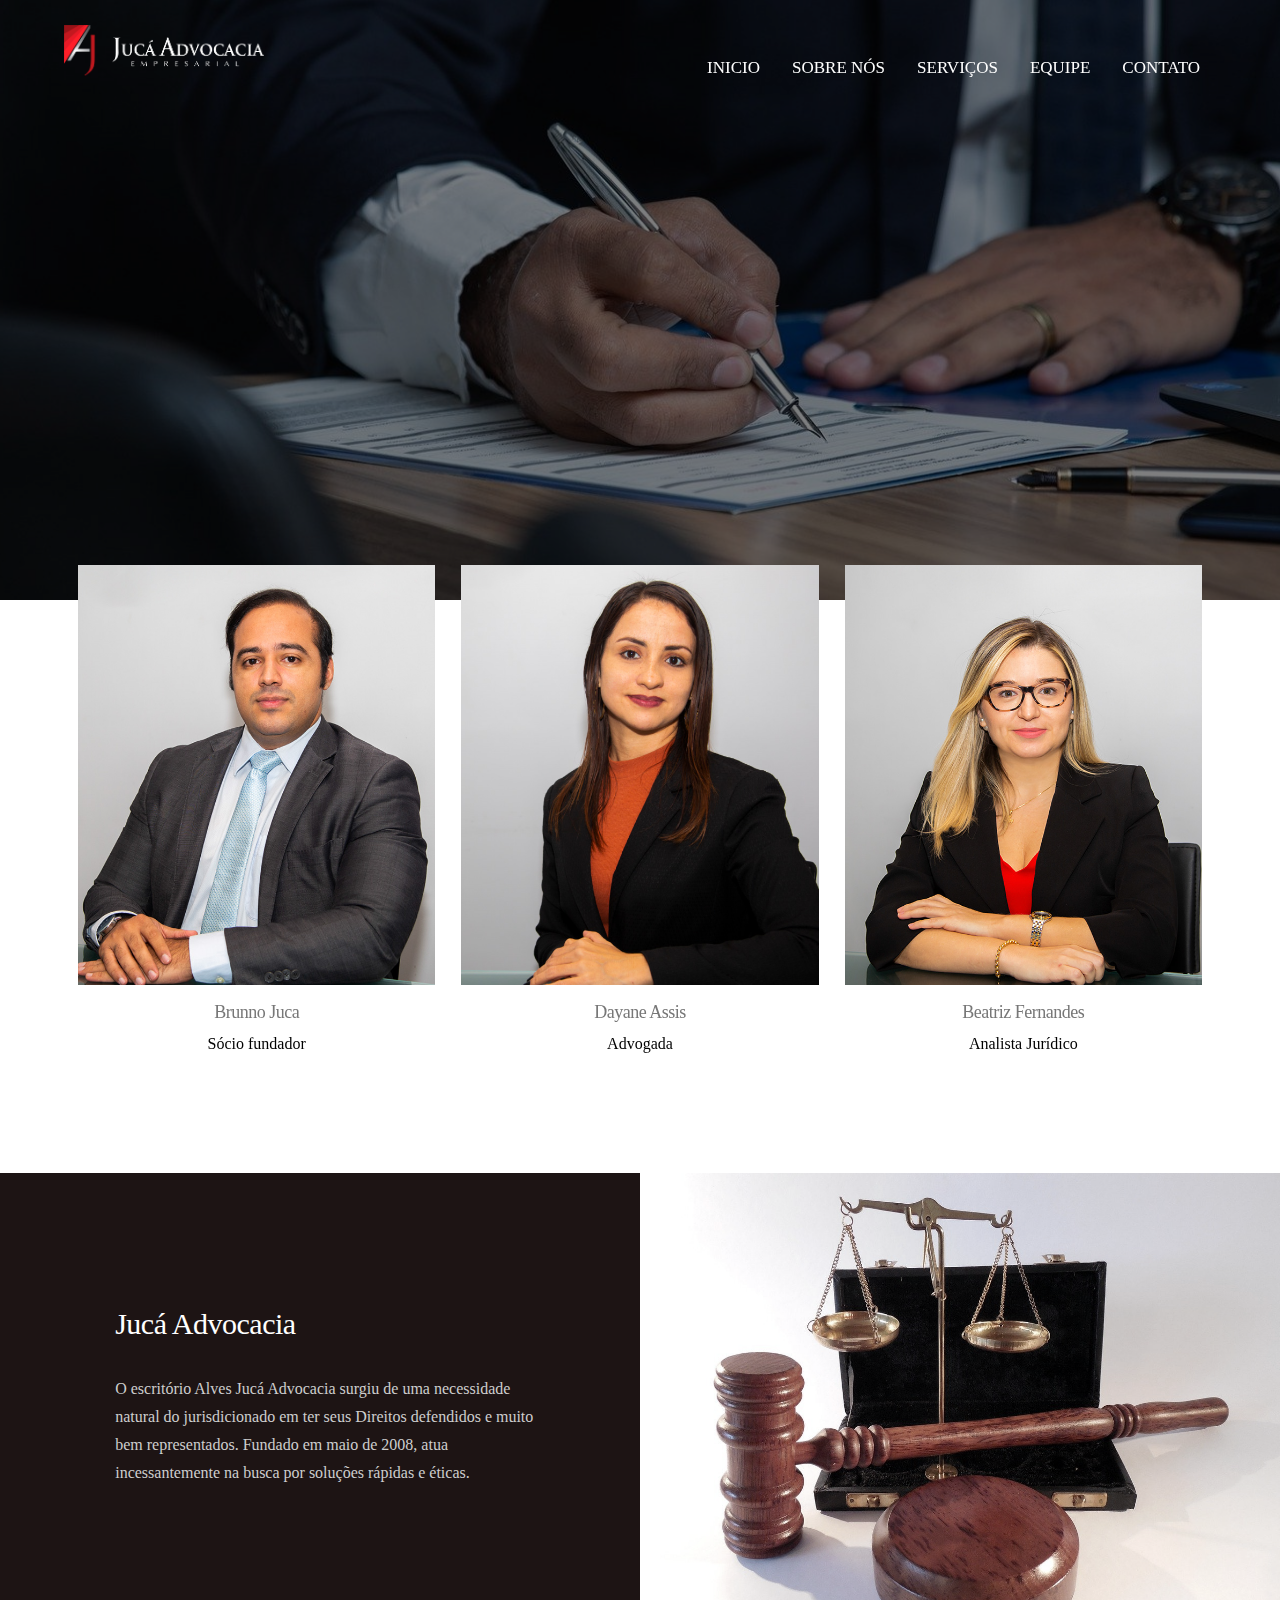
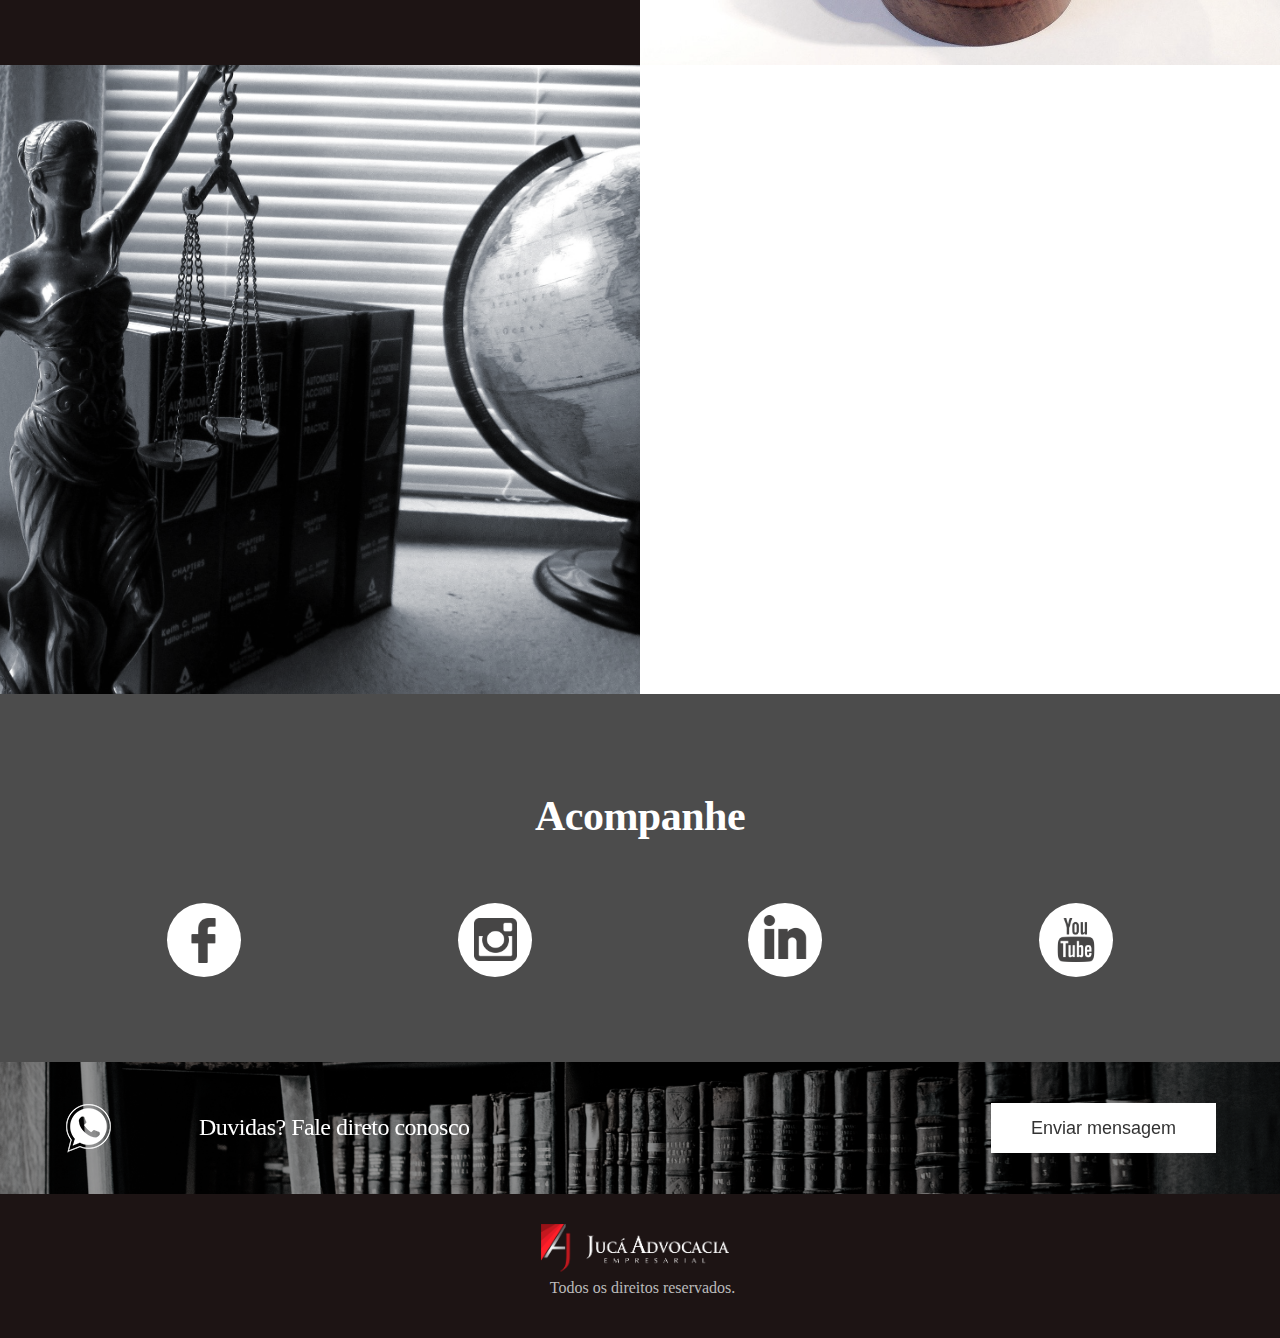
==== commit 1ef79907: "reparo-pag-area-atuacao" ====
--- a/index.html
+++ b/index.html
@@ -1539,13 +1539,14 @@
                                     data-column3="1">
                                     <table style="height:460px;border:1px solid;border-color:transparent" >
                                       <tr >
-                                        <td style="border:1px solid;border-color:transparent">
+                                        <td  style="border:1px solid;border-color:transparent">
                                           <img src="assets/img/foto_brunno_juca.jpg"
                                             style="width:100%;height:420px;object-fit:cover">
                                           <h3 class="title" style="color:#777777;font-size:18px;text-align:center;padding:16px">
                                             <a target="_self" href="./equipe/ad1/Ugo Freire – FFV Advogados.html">Brunno Juca</a>
                                           </h3>
-                                          <div style="text-align:center;margin-top:-22px">Advogado</div>
+                                          <div style="text-align:center;margin-top:-22px"><a target="_self" 
+                                            href="./equipe/ad1/Ugo Freire – FFV Advogados.html">Sócio fundador</a></div>
                                         </td>
                                         <td style="border:1px solid;border-color:transparent">
                                           <img src="assets/img/foto_dayane_assis.jpg"
@@ -1553,7 +1554,8 @@
                                             <h3 class="title" style="color:#777777;font-size:18px;text-align:center;padding:16px">
                                               <a target="_self" href="./equipe/ad2/Daniel Farias – FFV Advogados.html">Dayane Assis</a>
                                             </h3>
-                                            <div style="text-align:center;margin-top:-22px">Advogada</div>
+                                            <div style="text-align:center;margin-top:-22px"><a target="_self" 
+                                              href="./equipe/ad2/Daniel Farias – FFV Advogados.html">Advogada</a></div>
                                         </td>
                                         <td style="border:1px solid;border-color:transparent">
                                           <img src="assets/img/foto_beatriz_fernandes.jpg"
@@ -1561,7 +1563,8 @@
                                             <h3 class="title" style="color:#777777;font-size:18px;text-align:center;padding:16px">
                                               <a target="_self" href="./equipe/ad3/Michel Viana – FFV Advogados.html">Beatriz Fernandes</a>
                                             </h3>
-                                            <div style="text-align:center;margin-top:-22px">Analista Jurídico </div>
+                                            <div style="text-align:center;margin-top:-22px"><a target="_self" 
+                                              href="./equipe/ad3/Michel Viana – FFV Advogados.html">Analista Jurídico </a></div>
                                         </td>
                                       </tr>
                                     </table>
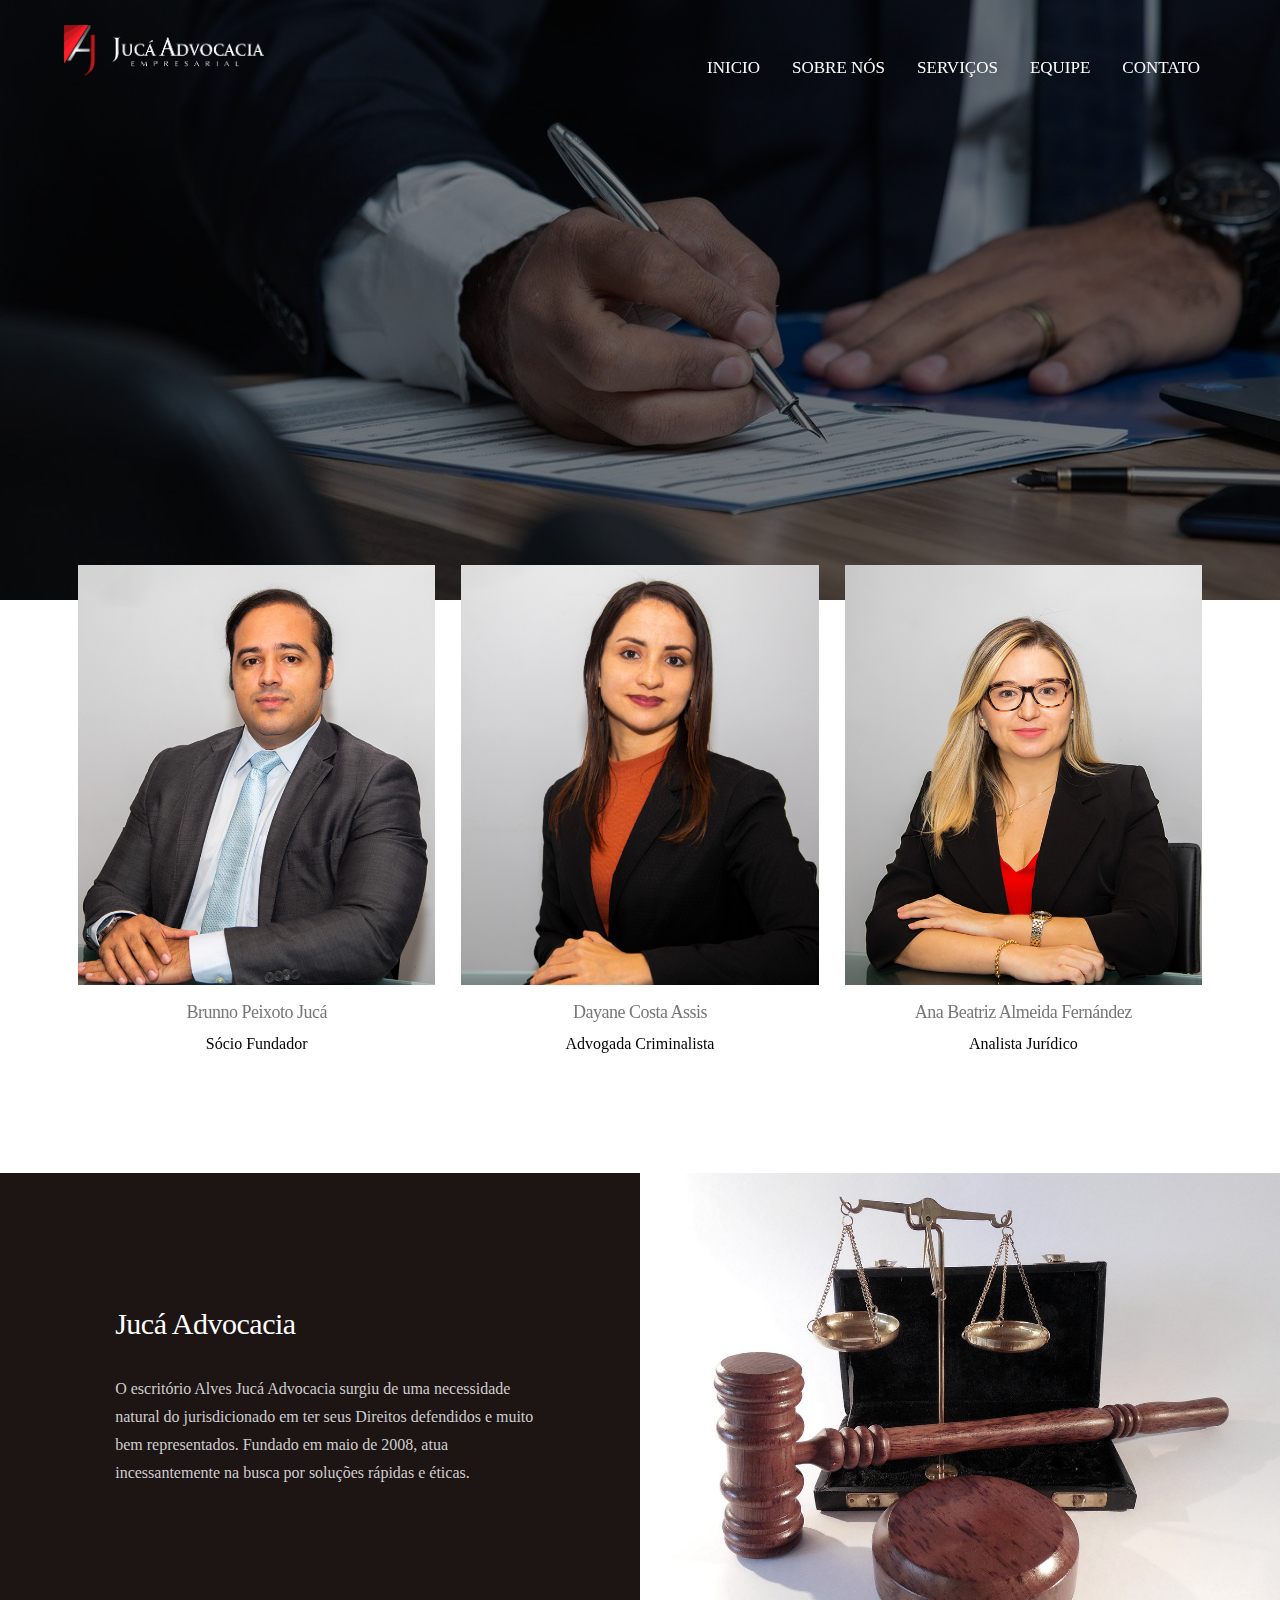
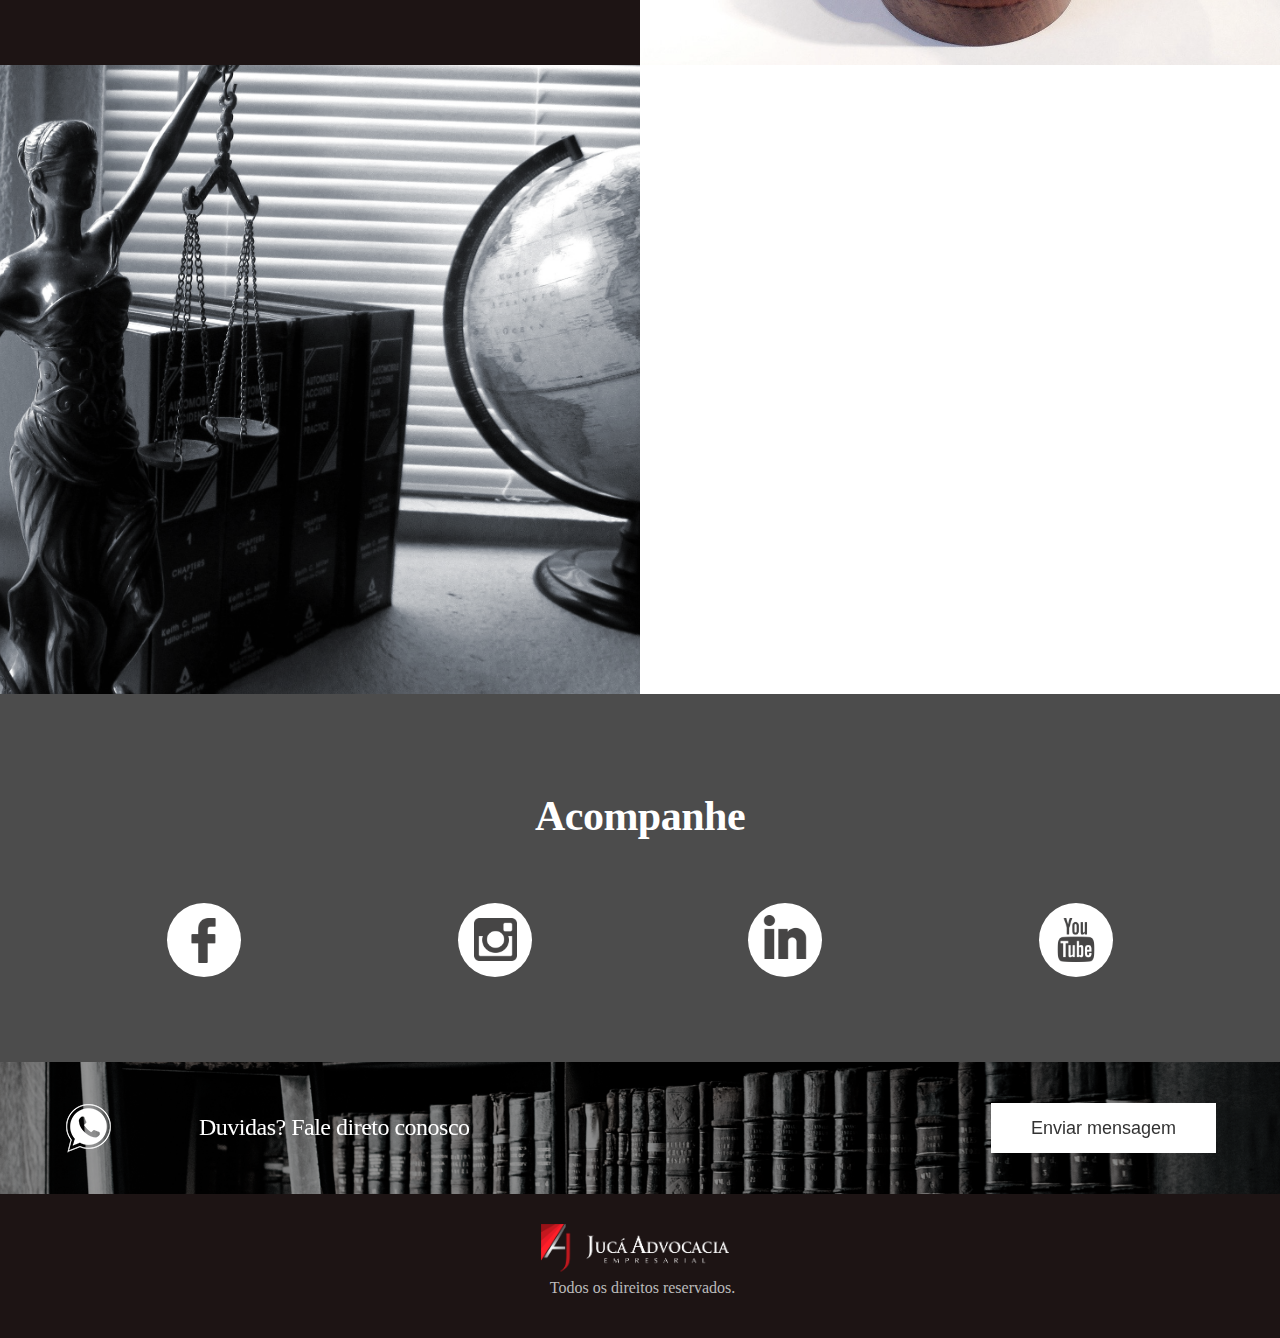
==== commit f8218490: "insert-new-names" ====
--- a/index.html
+++ b/index.html
@@ -51,7 +51,7 @@
     media="all">
   <link rel="stylesheet" id="wp-block-library-css" href="./FFV Advogados_files/style.min.css" type="text/css"
     media="all">
-  <link rel="stylesheet" id="contact-form-7-css" href="./FFV Advogados_files/style.css" type="text/css" media="all">
+  
   <link rel="stylesheet" id="google-language-translator-css" href="./FFV Advogados_files/style.css" type="text/css"
     media="">
   <link rel="stylesheet" id="glt-toolbar-styles-css" href="./FFV Advogados_files/toolbar.css" type="text/css" media="">
@@ -1534,7 +1534,7 @@
                                 >
                                 <div class="inner ctb-576978607" style="" data-background="">
                                   <div
-                                    class="finax-carousel-box arrow-center offsetcenter offset-v0 has-bullets arrow50 bullet10"
+                                    class= "finax-carousel-box arrow-center offsetcenter offset-v0 has-bullets arrow50 bullet10"
                                     data-auto="true" data-loop="true" data-gap="20" data-column="3" data-column2="2"
                                     data-column3="1">
                                     <table style="height:460px;border:1px solid;border-color:transparent" >
@@ -1543,28 +1543,33 @@
                                           <img src="assets/img/foto_brunno_juca.jpg"
                                             style="width:100%;height:420px;object-fit:cover">
                                           <h3 class="title" style="color:#777777;font-size:18px;text-align:center;padding:16px">
-                                            <a target="_self" href="./equipe/ad1/Ugo Freire – FFV Advogados.html">Brunno Juca</a>
+                                            <a target="_self" href="./equipe/ad1/Ugo Freire – FFV Advogados.html">Brunno Peixoto Jucá</a>
                                           </h3>
                                           <div style="text-align:center;margin-top:-22px"><a target="_self" 
-                                            href="./equipe/ad1/Ugo Freire – FFV Advogados.html">Sócio fundador</a></div>
+                                            href="./equipe/ad1/Ugo Freire – FFV Advogados.html">Sócio Fundador</a></div>
                                         </td>
+
+                                          <!-- Fundador -->
+
+
+
                                         <td style="border:1px solid;border-color:transparent">
                                           <img src="assets/img/foto_dayane_assis.jpg"
                                             style="width:100%;height:420px;object-fit:cover">
                                             <h3 class="title" style="color:#777777;font-size:18px;text-align:center;padding:16px">
-                                              <a target="_self" href="./equipe/ad2/Daniel Farias – FFV Advogados.html">Dayane Assis</a>
+                                              <a target="_self" href="./equipe/ad2/Daniel Farias – FFV Advogados.html">Dayane Costa Assis</a>
                                             </h3>
                                             <div style="text-align:center;margin-top:-22px"><a target="_self" 
-                                              href="./equipe/ad2/Daniel Farias – FFV Advogados.html">Advogada</a></div>
+                                              href="./equipe/ad2/Daniel Farias – FFV Advogados.html">Advogada Criminalista</a></div>
                                         </td>
                                         <td style="border:1px solid;border-color:transparent">
                                           <img src="assets/img/foto_beatriz_fernandes.jpg"
                                             style="width:100%;height:420px;object-fit:cover">
                                             <h3 class="title" style="color:#777777;font-size:18px;text-align:center;padding:16px">
-                                              <a target="_self" href="./equipe/ad3/Michel Viana – FFV Advogados.html">Beatriz Fernandes</a>
+                                              <a target="_self" href="./equipe/ad3/perfil3.html">Ana Beatriz Almeida Fernández </a>
                                             </h3>
                                             <div style="text-align:center;margin-top:-22px"><a target="_self" 
-                                              href="./equipe/ad3/Michel Viana – FFV Advogados.html">Analista Jurídico </a></div>
+                                              href="./equipe/ad3/perfil3.html">Analista Jurídico</a></div>
                                         </td>
                                       </tr>
                                     </table>
@@ -2491,7 +2496,7 @@
               </div>
             </div>
             <div class="button-wrap">
-              <a href="http://api.whatsapp.com/send?1=pt_BR&amp;phone=5591981630064" class="promo-btn">
+              <a href="http://api.whatsapp.com/send?1=pt_BR&amp;phone=559193232662" class="promo-btn" target="_blank">
                 Enviar mensagem
               </a>
             </div>
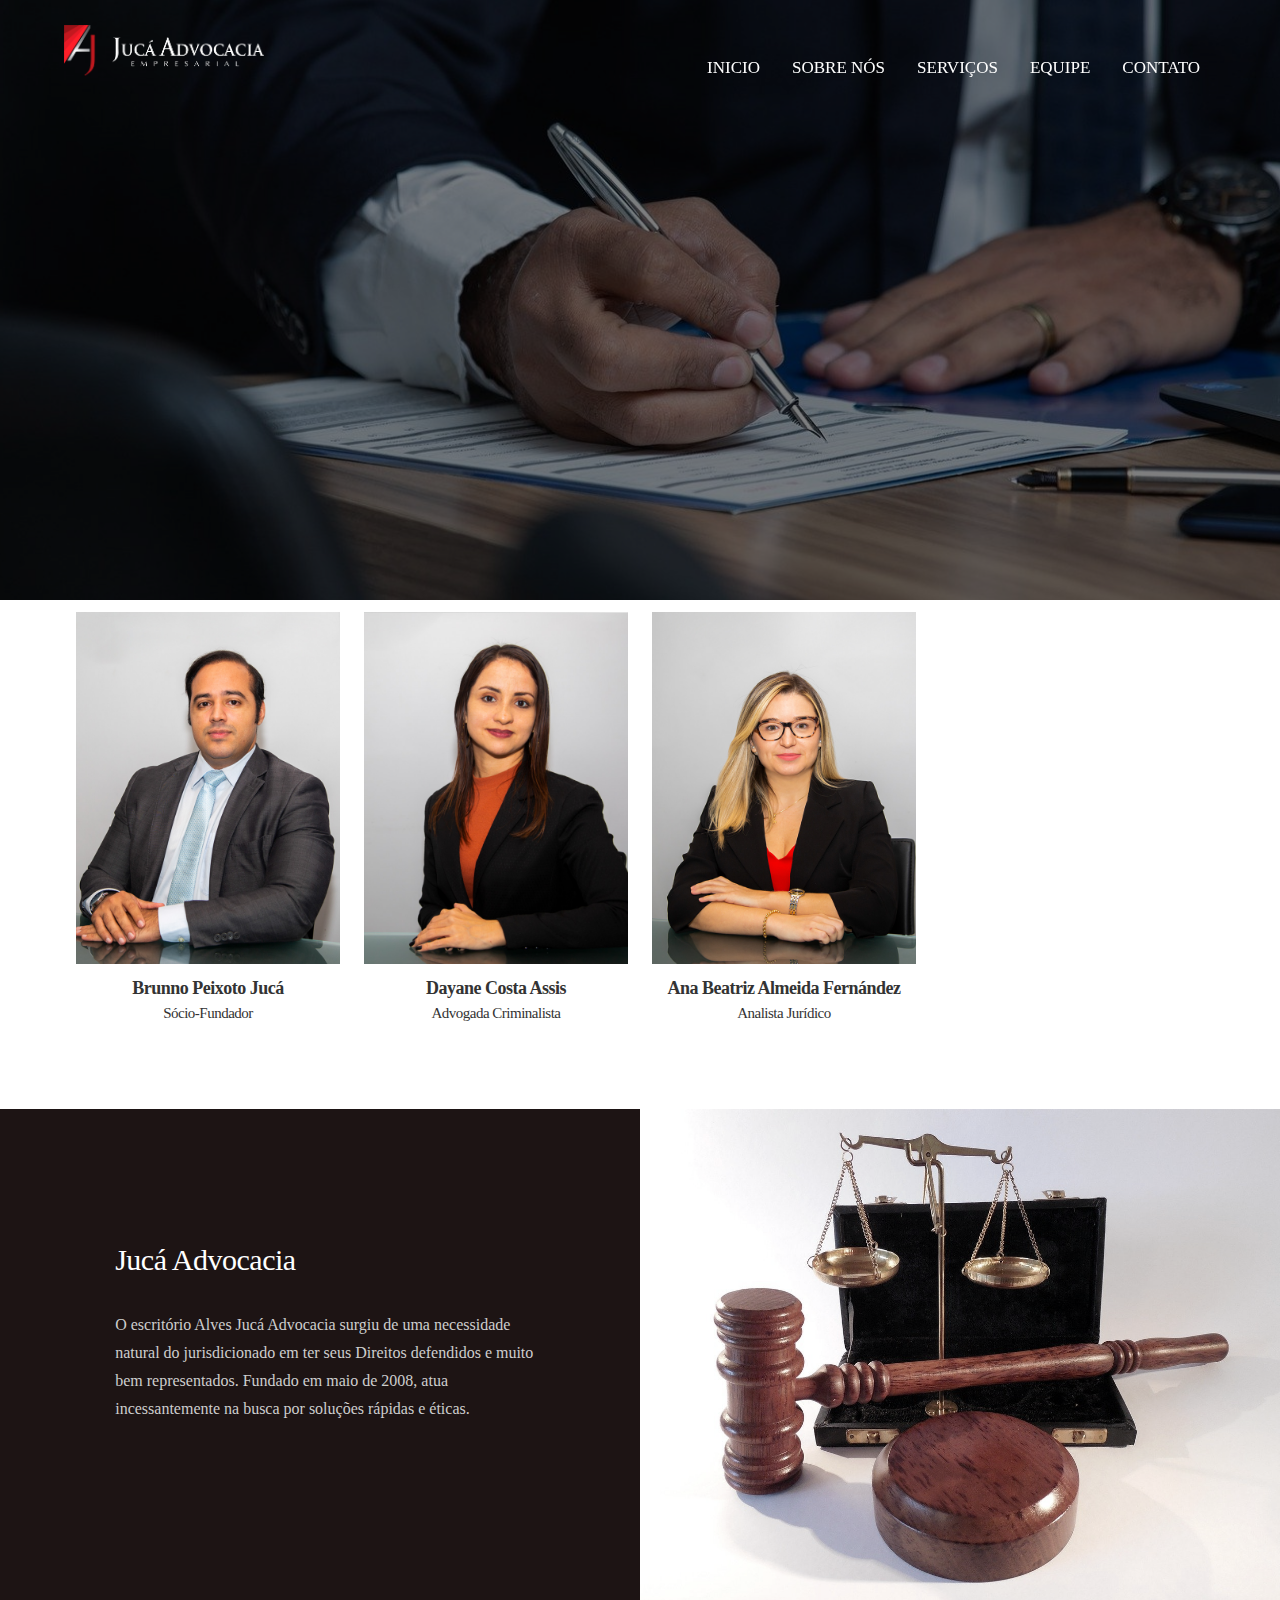
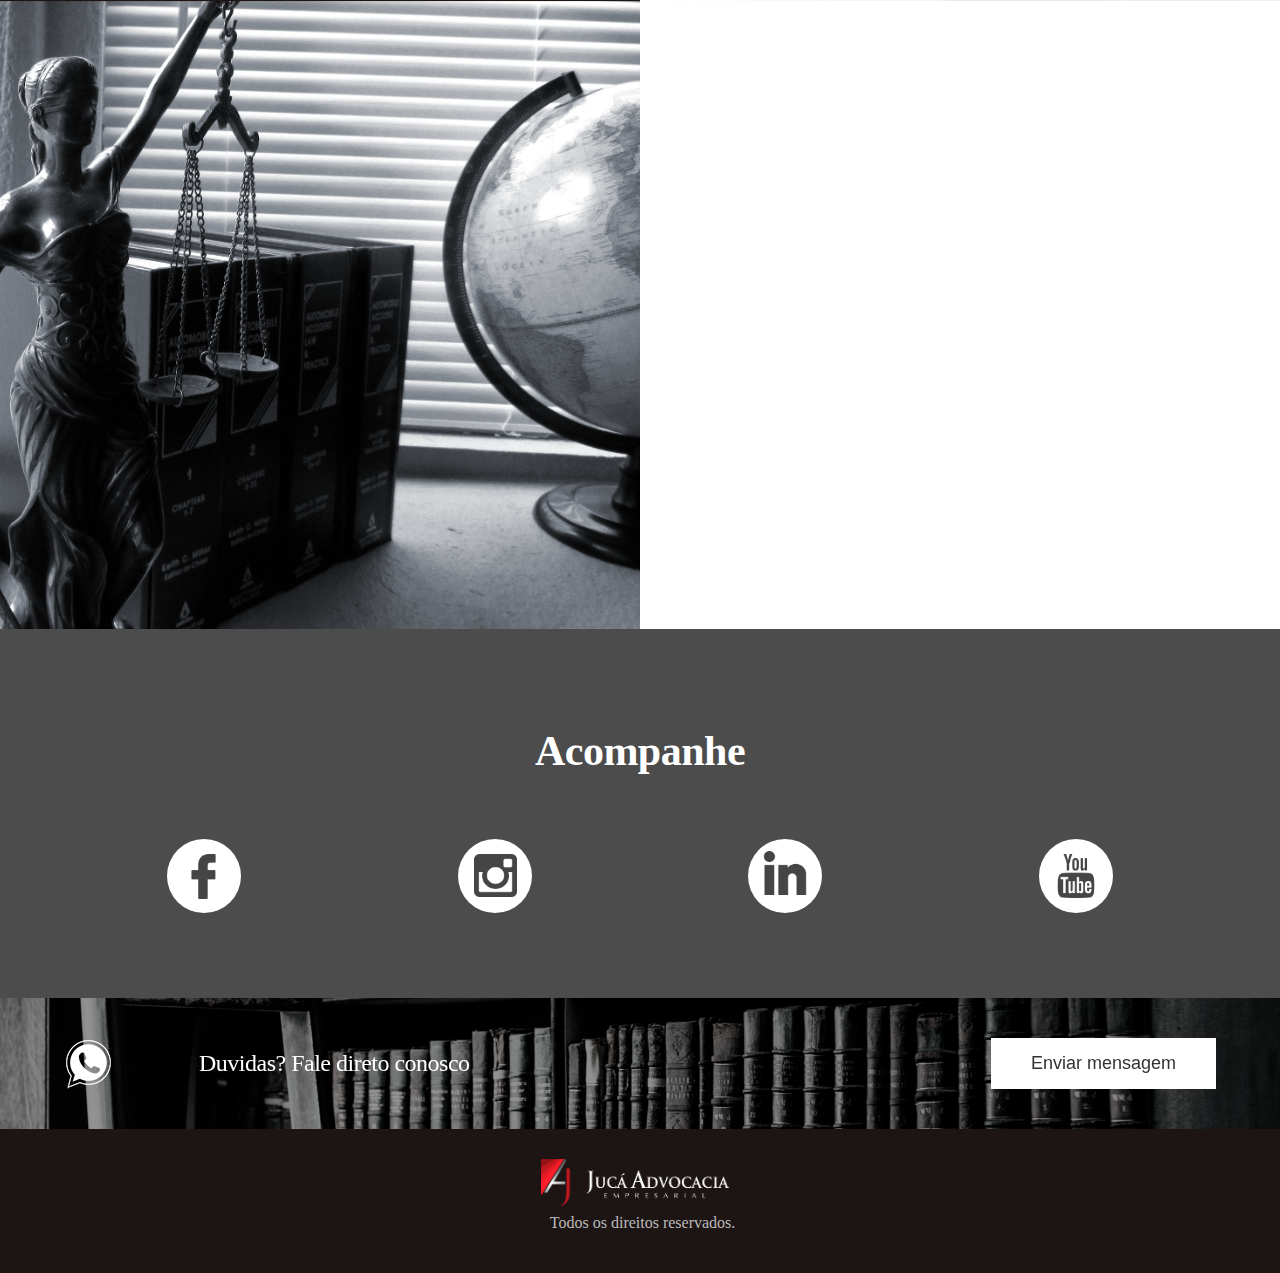
==== commit f4b4a04c: "fotos-mobile" ====
--- a/index.html
+++ b/index.html
@@ -1521,7 +1521,7 @@
                 </div>
                 
      <!--Seção de advogados-->             
-              <div class="vc-custom-col-spacing clearfix vc-col-spacing-30">
+              <!-- <div class="vc-custom-col-spacing clearfix vc-col-spacing-30">
                   <section class="wpb_row vc_row-fluid">
                     <div class="finax-container">
                       <div class="row-inner clearfix">
@@ -1537,9 +1537,9 @@
                                     class= "finax-carousel-box arrow-center offsetcenter offset-v0 has-bullets arrow50 bullet10"
                                     data-auto="true" data-loop="true" data-gap="20" data-column="3" data-column2="2"
                                     data-column3="1">
-                                    <table style="height:460px;border:1px solid;border-color:transparent" >
+                                    <table style="height:460px;border:1px solid;border-color:transparent">
                                       <tr >
-                                        <td  style="border:1px solid;border-color:transparent">
+                                        <td class="responsividade1" style="border:10px solid;border-color:transparent">
                                           <img src="assets/img/foto_brunno_juca.jpg"
                                             style="width:100%;height:420px;object-fit:cover">
                                           <h3 class="title" style="color:#777777;font-size:18px;text-align:center;padding:16px">
@@ -1547,13 +1547,14 @@
                                           </h3>
                                           <div style="text-align:center;margin-top:-22px"><a target="_self" 
                                             href="./equipe/ad1/Ugo Freire – FFV Advogados.html">Sócio Fundador</a></div>
-                                        </td>
-
-                                          <!-- Fundador -->
-
-
-
-                                        <td style="border:1px solid;border-color:transparent">
+                                        </td> -->
+
+                                         
+                                        <!-- Fundador -->
+
+<!-- 
+
+                                        <td class="responsividade2" style="border:1px solid;border-color:transparent">
                                           <img src="assets/img/foto_dayane_assis.jpg"
                                             style="width:100%;height:420px;object-fit:cover">
                                             <h3 class="title" style="color:#777777;font-size:18px;text-align:center;padding:16px">
@@ -1561,8 +1562,11 @@
                                             </h3>
                                             <div style="text-align:center;margin-top:-22px"><a target="_self" 
                                               href="./equipe/ad2/Daniel Farias – FFV Advogados.html">Advogada Criminalista</a></div>
-                                        </td>
-                                        <td style="border:1px solid;border-color:transparent">
+                                        -->
+                                              <!-- Equipe -->
+                                       
+                                            <!-- </td>
+                                        <td class="responsividade3" style="border:1px solid;border-color:transparent">
                                           <img src="assets/img/foto_beatriz_fernandes.jpg"
                                             style="width:100%;height:420px;object-fit:cover">
                                             <h3 class="title" style="color:#777777;font-size:18px;text-align:center;padding:16px">
@@ -1570,7 +1574,77 @@
                                             </h3>
                                             <div style="text-align:center;margin-top:-22px"><a target="_self" 
                                               href="./equipe/ad3/perfil3.html">Analista Jurídico</a></div>
-                                        </td>
+                                        </td> -->
+
+
+
+                                              <!-- Main Content -->
+        <div id="main-content" class="site-main clearfix" style="position: relative; left: 0%;">    
+          <div id="content-wrap">
+        <div id="site-content" class="site-content clearfix">
+        	<div id="inner-content" class="inner-content-wrap">
+							<article class="page-content post-7080 page type-page status-publish hentry">
+					<div class="vc-custom-col-spacing clearfix vc-col-spacing-30">
+            <section class="wpb_row vc_row-fluid"><div class="finax-container">
+              <div class="row-inner clearfix"><div class="wpb_column vc_column_container vc_col-sm-12">
+                <div class="vc_column-inner"><div class="wpb_wrapper">
+	<div class="wpb_text_column wpb_content_element ">
+		<div class="wpb_wrapper">
+			<style>#sptp-7031 .sptp-member-avatar-img{border:none;background-color:#FFFFFF;}#sptp-7031 .sptp-member-avatar-img:hover{border-color:inherit;}#sptp-7031 .sptp-main-carousel .swiper-button-next{color:#aaaaaa;background-color:transparent;outline:1px solid #aaaaaa;}#sptp-7031 .sptp-main-carousel .swiper-button-next:hover{color:#ffffff;background-color:#63a37b;outline-color:#63a37b;}#sptp-7031 .sptp-main-carousel .swiper-button-prev{color:#aaaaaa;background-color:transparent;outline:1px solid #aaaaaa;}#sptp-7031 .sptp-main-carousel .swiper-button-prev:hover{color:#ffffff;background-color:#63a37b;outline-color:#63a37b;}#sptp-7031 .swiper-pagination-bullet{background-color:#aaaaaa;}#sptp-7031 .swiper-pagination-bullet-active{background-color:#63a37b;}#sptp-7031 .sptp-section-title{margin-bottom:25px;}#sptp-7031 .sptp-section-title span{color:#333333;}#sptp-7031 .sptp-member-name h2{color:#333333;}#sptp-7031 .sptp-member-profession h4{color:#333333;}#sptp-7031 .sptp-member-desc{color:#333333;}#sptp-7031 .sptp-member-social{text-align:center;}#sptp-7031 .sptp-member-social li{margin: 0  0  0  0 ;}#sptp-7031 .sptp-member-social li a{color:;background-color:;border: 0 ;}#sptp-7031 .sptp-member-social li a:hover{border-color:;}#sptp-7031 .swiper-wrapper.left_img_right_content{margin-left:24px;}#sptp-7031 .swiper-wrapper.left_content_right_img{margin-left:24px;}#sptp-7031 .left_img_right_content .sptp-member{flex-direction:row;}#sptp-7031 .left_content_right_img .sptp-member{flex-direction:row-reverse;}#sptp-7031 .left_img_right_content .image{width:50%;}#sptp-7031 .left_img_right_content .content{width:50%;display:flex;flex-direction:column;}#sptp-7031 .left_content_right_img .image{width:50%;}#sptp-7031 .left_content_right_img .content{width:50%;display:flex;flex-direction:column;}#sptp-7031 .border-bg-around-member:not(.sptp-content-on-image){border:0px none #ddd;border-radius:0px;background-color:transparent;}#sptp-7031 .border-bg-around-member:not(.sptp-content-on-image):hover{border-color:#444;}#sptp-7031 .sptp-member{margin:12px 12px;}#sptp-7031 .sptp-main-carousel .sptp-member{margin:0;}#sptp-7031 .sptp-popup-content-main .sptp-member{margin:0;}#sptp-7031 .sptp-list .sptp-row{margin-right:-24px;}#sptp-7031 .sptp-member.sptp-list-item{border:0px none #ddd;border-radius:0px;background-color:transparent;margin-left:0;margin-right:24px;}#sptp-7031 .sptp-member.sptp-list-item:hover{border-color:#444;}</style><div id="sptp-7031" class="sp-team sptp-section sptp-new_page ">
+		<div class="sptp-grid">
+				<div class="page-loading-image" style="visibility: hidden;"></div>
+			<div class="sptp-row ">
+								<div class="sptp-col-lg-4 sptp-col-md-3 sptp-col-sm-2 sptp-col-xs-1">
+				<div class="sptp-member border-bg-around-member ">
+				<a  class="sptp-member-avatar" href="./ad1/Ugo Freire – FFV Advogados.html" target="_self">
+					<span class="sptp-member-avatar-img sptp-square zoom_in">
+				<img src="./assets/img/foto_brunno_juca.jpg" alt="equipe" data-member="7033">
+			</span>
+					</a>
+						<div class="sptp-member-name">
+			<h2>Brunno Peixoto Jucá</h2>
+		</div>
+				<div class="sptp-member-profession">
+			<h4> Sócio-Fundador</h4>
+		</div>
+
+
+		</div><!-- .sptp-member -->
+			</div>
+						<div class="sptp-col-lg-4 sptp-col-md-3 sptp-col-sm-2 sptp-col-xs-1">
+				<div class="sptp-member border-bg-around-member ">
+				<a class="sptp-member-avatar" href="../equipe/ad2/Daniel Farias – FFV Advogados.html" target="_self">
+					<span class="sptp-member-avatar-img sptp-square zoom_in">
+				<img src="./assets/img/foto_dayane_assis.jpg" alt="equipe" data-member="7082">
+			</span>
+					</a>
+						<div class="sptp-member-name">
+			<h2>Dayane Costa Assis</h2>
+		</div>
+				<div class="sptp-member-profession">
+			<h4>Advogada Criminalista</h4>
+		</div>
+		</div><!-- .sptp-member -->
+			</div>
+						<div class="
+				sptp-col-lg-4 sptp-col-md-3 sptp-col-sm-2 sptp-col-xs-1">
+				<div class="sptp-member border-bg-around-member ">
+				<a class="sptp-member-avatar" href="../equipe/ad3/perfil3.html" target="_self">
+					<span class="sptp-member-avatar-img sptp-square zoom_in">
+				<img src="./assets/img/foto_beatriz_fernandes.jpg" alt="equipe" data-member="7083">
+			</span>
+					</a>
+						<div class="sptp-member-name">
+			<h2>Ana Beatriz Almeida Fernández</h2>
+		</div>
+				<div class="sptp-member-profession">
+			<h4>Analista Jurídico</h4>
+		</div>
+		</div><!-- .sptp-member -->
+			</div>
+
+                                        <!-- Equipe -->
+
                                       </tr>
                                     </table>
                                   </div>
--- a/FFV Advogados_files/style.css
+++ b/FFV Advogados_files/style.css
@@ -425,4 +425,16 @@
   .flagdisplay div {
     margin-bottom:10px;
   }
-} /* End 1023px */+} /* End 1023px */
+
+@media ( max-width:600px ) {
+  .responsividade1 {
+    grid: template columns 1fr;
+  }
+  .responsividade2 {
+    grid: template columns 1fr;
+  }
+  .responsividade3 { 
+    grid: template columns 1fr;
+  }
+}--- a/FFV Advogados_files/style(2).css
+++ b/FFV Advogados_files/style(2).css
@@ -8213,7 +8213,7 @@
 .wpcf7-form .cf7-style-2.dark-style .name-wrap input,
 .wpcf7-form .cf7-style-2.dark-style .email-wrap input,
 .wpcf7-form .cf7-style-2.dark-style .wpcf7-form-control-wrap.your-message textarea {
-    border: 2px solid #636567;
+    border: 2px solid #0b7dee;
     border-right: 0;
     border-top: 0;
     color: #fff;
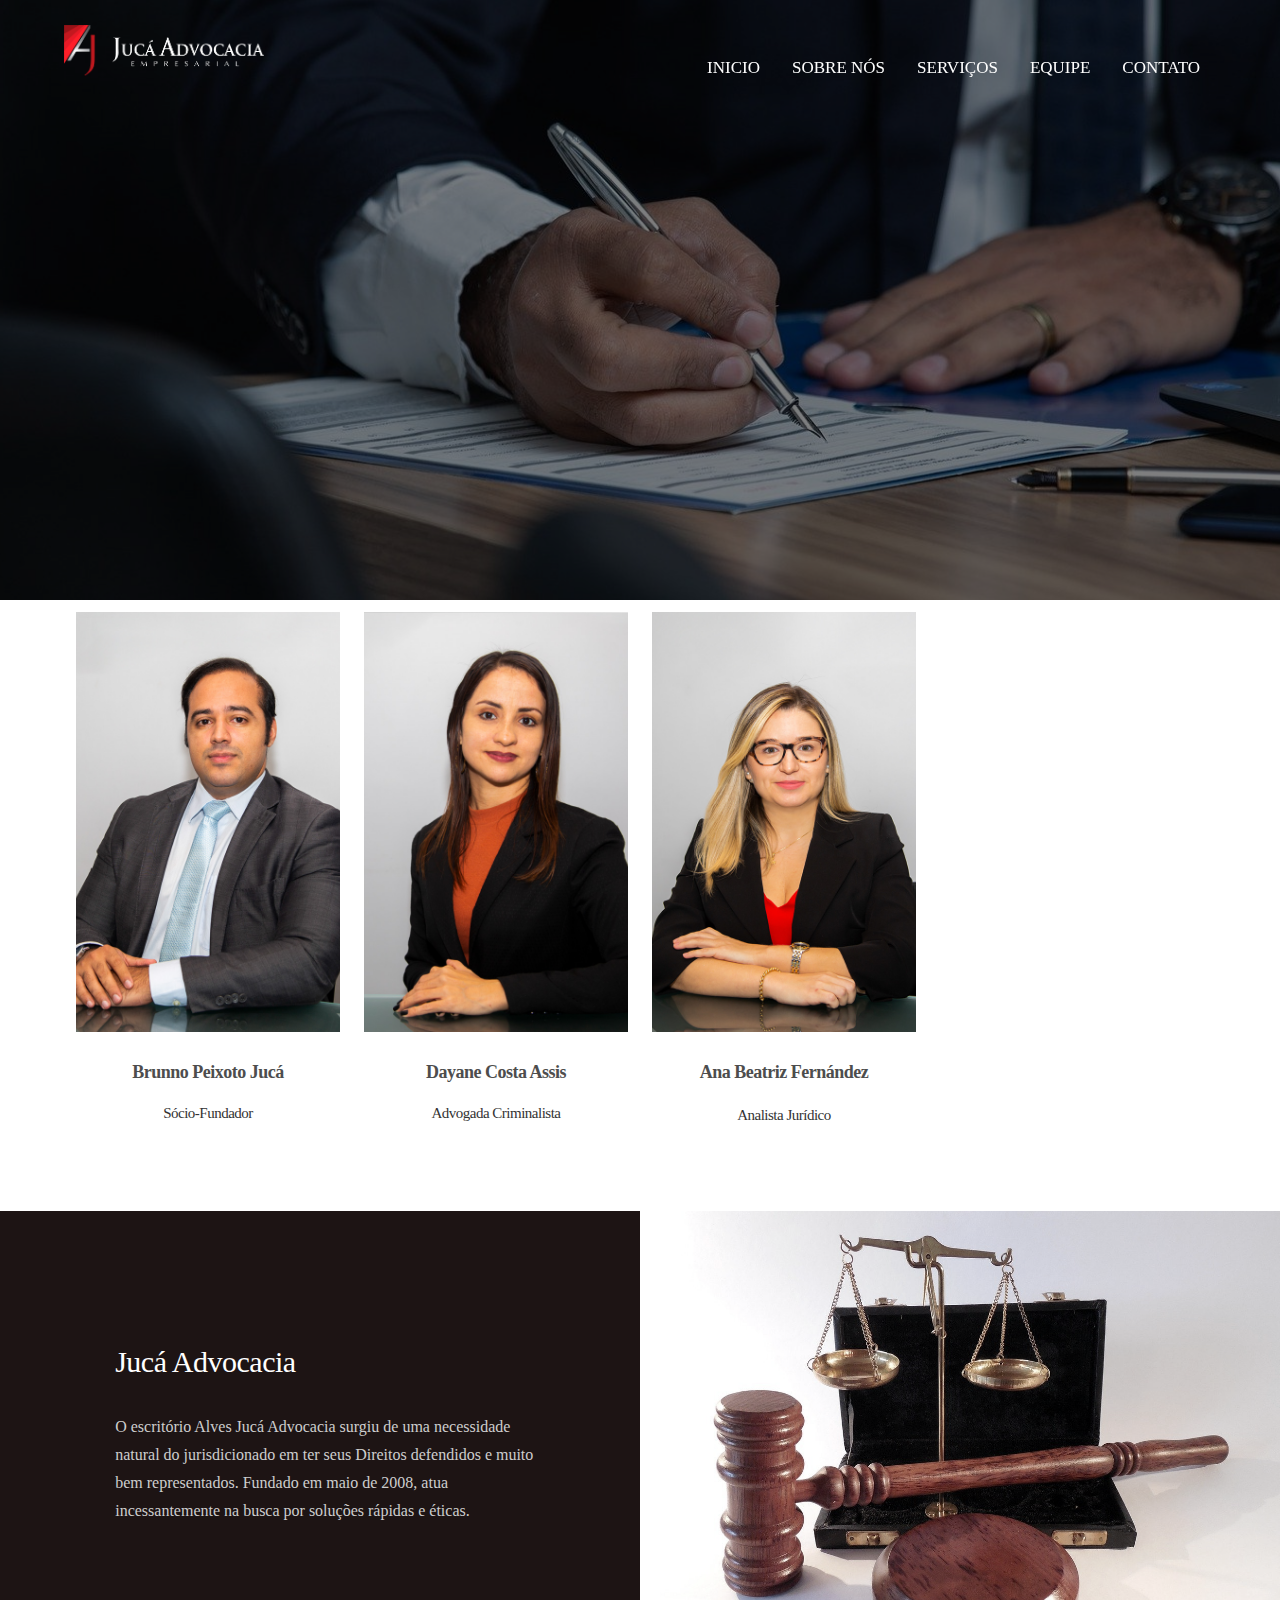
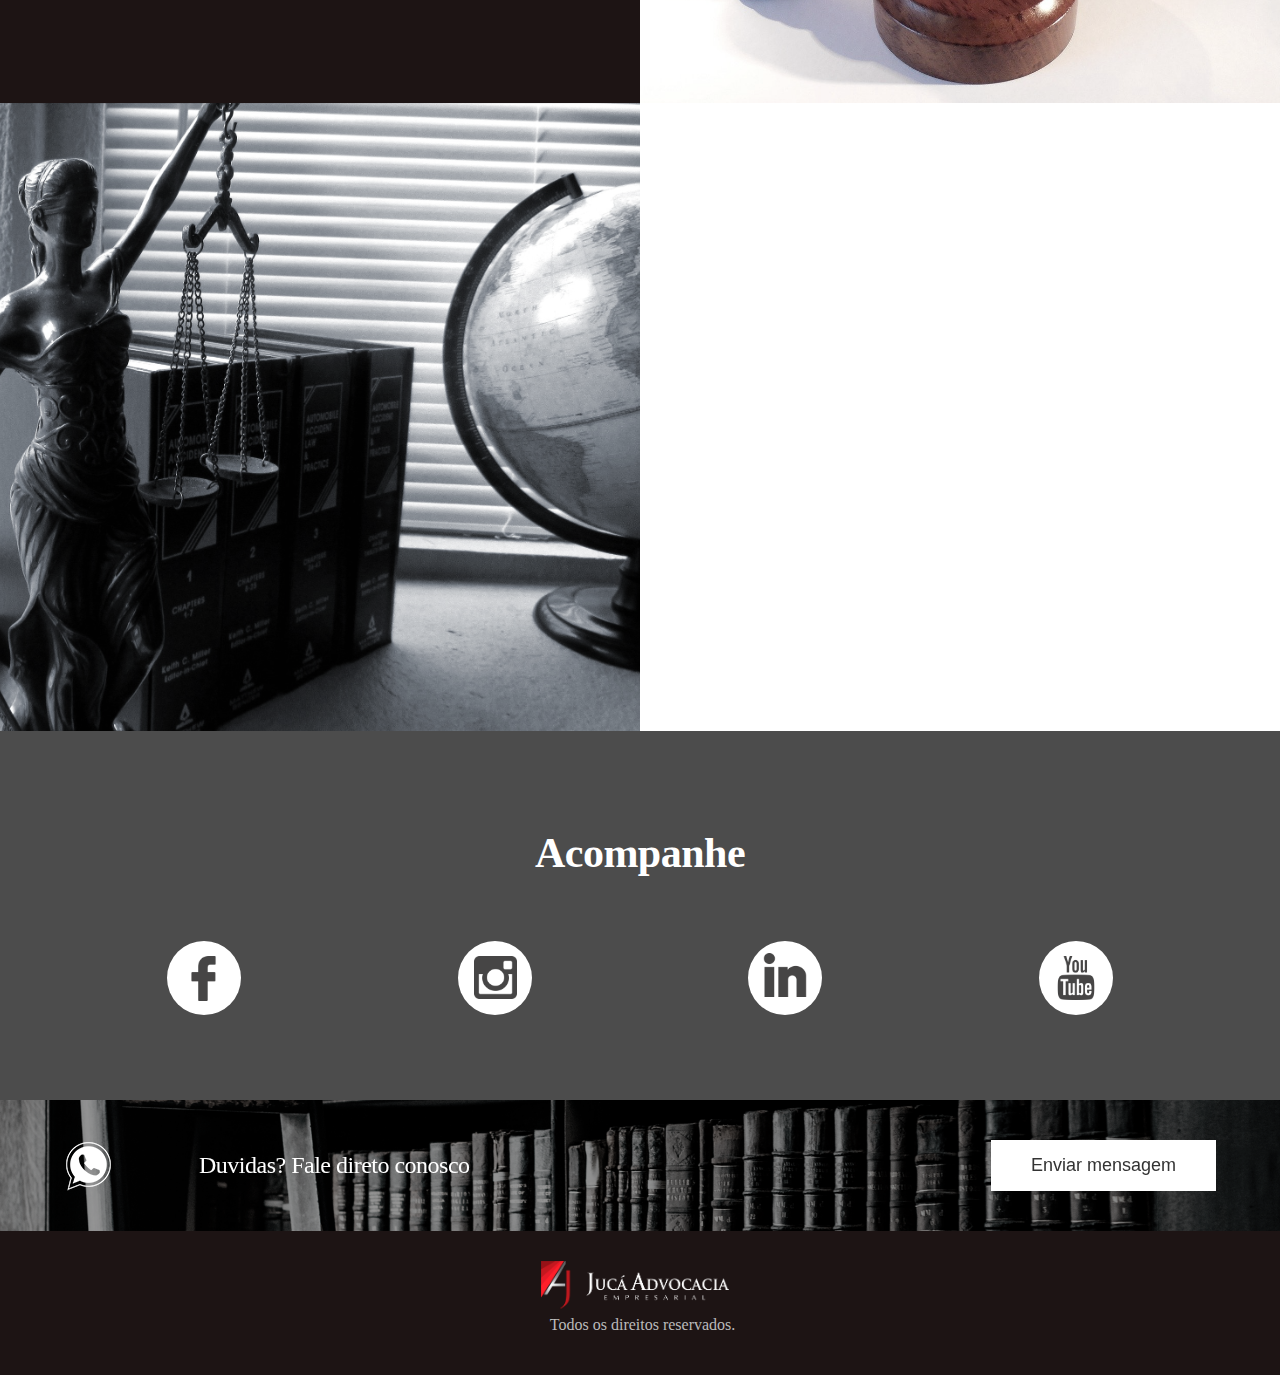
==== commit 9b39d904: "mudanca-position-fotos" ====
--- a/index.html
+++ b/index.html
@@ -1566,7 +1566,7 @@
                                               <!-- Equipe -->
                                        
                                             <!-- </td>
-                                        <td class="responsividade3" style="border:1px solid;border-color:transparent">
+                                        <td style="border:1px solid;border-color:transparent">
                                           <img src="assets/img/foto_beatriz_fernandes.jpg"
                                             style="width:100%;height:420px;object-fit:cover">
                                             <h3 class="title" style="color:#777777;font-size:18px;text-align:center;padding:16px">
@@ -1596,13 +1596,13 @@
 			<div class="sptp-row ">
 								<div class="sptp-col-lg-4 sptp-col-md-3 sptp-col-sm-2 sptp-col-xs-1">
 				<div class="sptp-member border-bg-around-member ">
-				<a  class="sptp-member-avatar" href="./ad1/Ugo Freire – FFV Advogados.html" target="_self">
+				<a  class="sptp-member-avatar" href="./equipe/ad1/Ugo Freire – FFV Advogados.html" target="_self">
 					<span class="sptp-member-avatar-img sptp-square zoom_in">
-				<img src="./assets/img/foto_brunno_juca.jpg" alt="equipe" data-member="7033">
+				<img src="./assets/img/foto_brunno_juca.jpg" style="width:100%;height:420px;object-fit:cover" alt="equipe" data-member="7033">
 			</span>
 					</a>
 						<div class="sptp-member-name">
-			<h2>Brunno Peixoto Jucá</h2>
+			<h2 style="color:#4d4d4d;font-size:18px;text-align:center;padding:16px">Brunno Peixoto Jucá</h2>
 		</div>
 				<div class="sptp-member-profession">
 			<h4> Sócio-Fundador</h4>
@@ -1613,13 +1613,13 @@
 			</div>
 						<div class="sptp-col-lg-4 sptp-col-md-3 sptp-col-sm-2 sptp-col-xs-1">
 				<div class="sptp-member border-bg-around-member ">
-				<a class="sptp-member-avatar" href="../equipe/ad2/Daniel Farias – FFV Advogados.html" target="_self">
+				<a class="sptp-member-avatar" href="./equipe/ad2/Daniel Farias – FFV Advogados.html" target="_self">
 					<span class="sptp-member-avatar-img sptp-square zoom_in">
-				<img src="./assets/img/foto_dayane_assis.jpg" alt="equipe" data-member="7082">
+				<img src="./assets/img/foto_dayane_assis.jpg" style="width:100%;height:420px;object-fit:cover" alt="equipe" data-member="7082">
 			</span>
 					</a>
 						<div class="sptp-member-name">
-			<h2>Dayane Costa Assis</h2>
+			<h2 style="color:#4d4d4d;font-size:18px;text-align:center;padding:16px">Dayane Costa Assis</h2>
 		</div>
 				<div class="sptp-member-profession">
 			<h4>Advogada Criminalista</h4>
@@ -1628,16 +1628,18 @@
 			</div>
 						<div class="
 				sptp-col-lg-4 sptp-col-md-3 sptp-col-sm-2 sptp-col-xs-1">
-				<div class="sptp-member border-bg-around-member ">
-				<a class="sptp-member-avatar" href="../equipe/ad3/perfil3.html" target="_self">
+				<div class="sptp-member border-bg-around-member " >
+				<a class="sptp-member-avatar" href="./equipe/ad3/perfil3.html" target="_self" >
 					<span class="sptp-member-avatar-img sptp-square zoom_in">
-				<img src="./assets/img/foto_beatriz_fernandes.jpg" alt="equipe" data-member="7083">
+				<img src="./assets/img/foto_beatriz_fernandes.jpg" 
+        style="width:100%;height:420px;object-fit:cover;" 
+        alt="equipe" data-member="7083">
 			</span>
 					</a>
 						<div class="sptp-member-name">
-			<h2>Ana Beatriz Almeida Fernández</h2>
+			<h2 style="color:#4d4d4d;font-size:18px;text-align:center;padding:16px">Ana Beatriz Fernández</h2>
 		</div>
-				<div class="sptp-member-profession">
+				<div class="sptp-member-profession" style="text-align:center;margin-top:2px">
 			<h4>Analista Jurídico</h4>
 		</div>
 		</div><!-- .sptp-member -->
